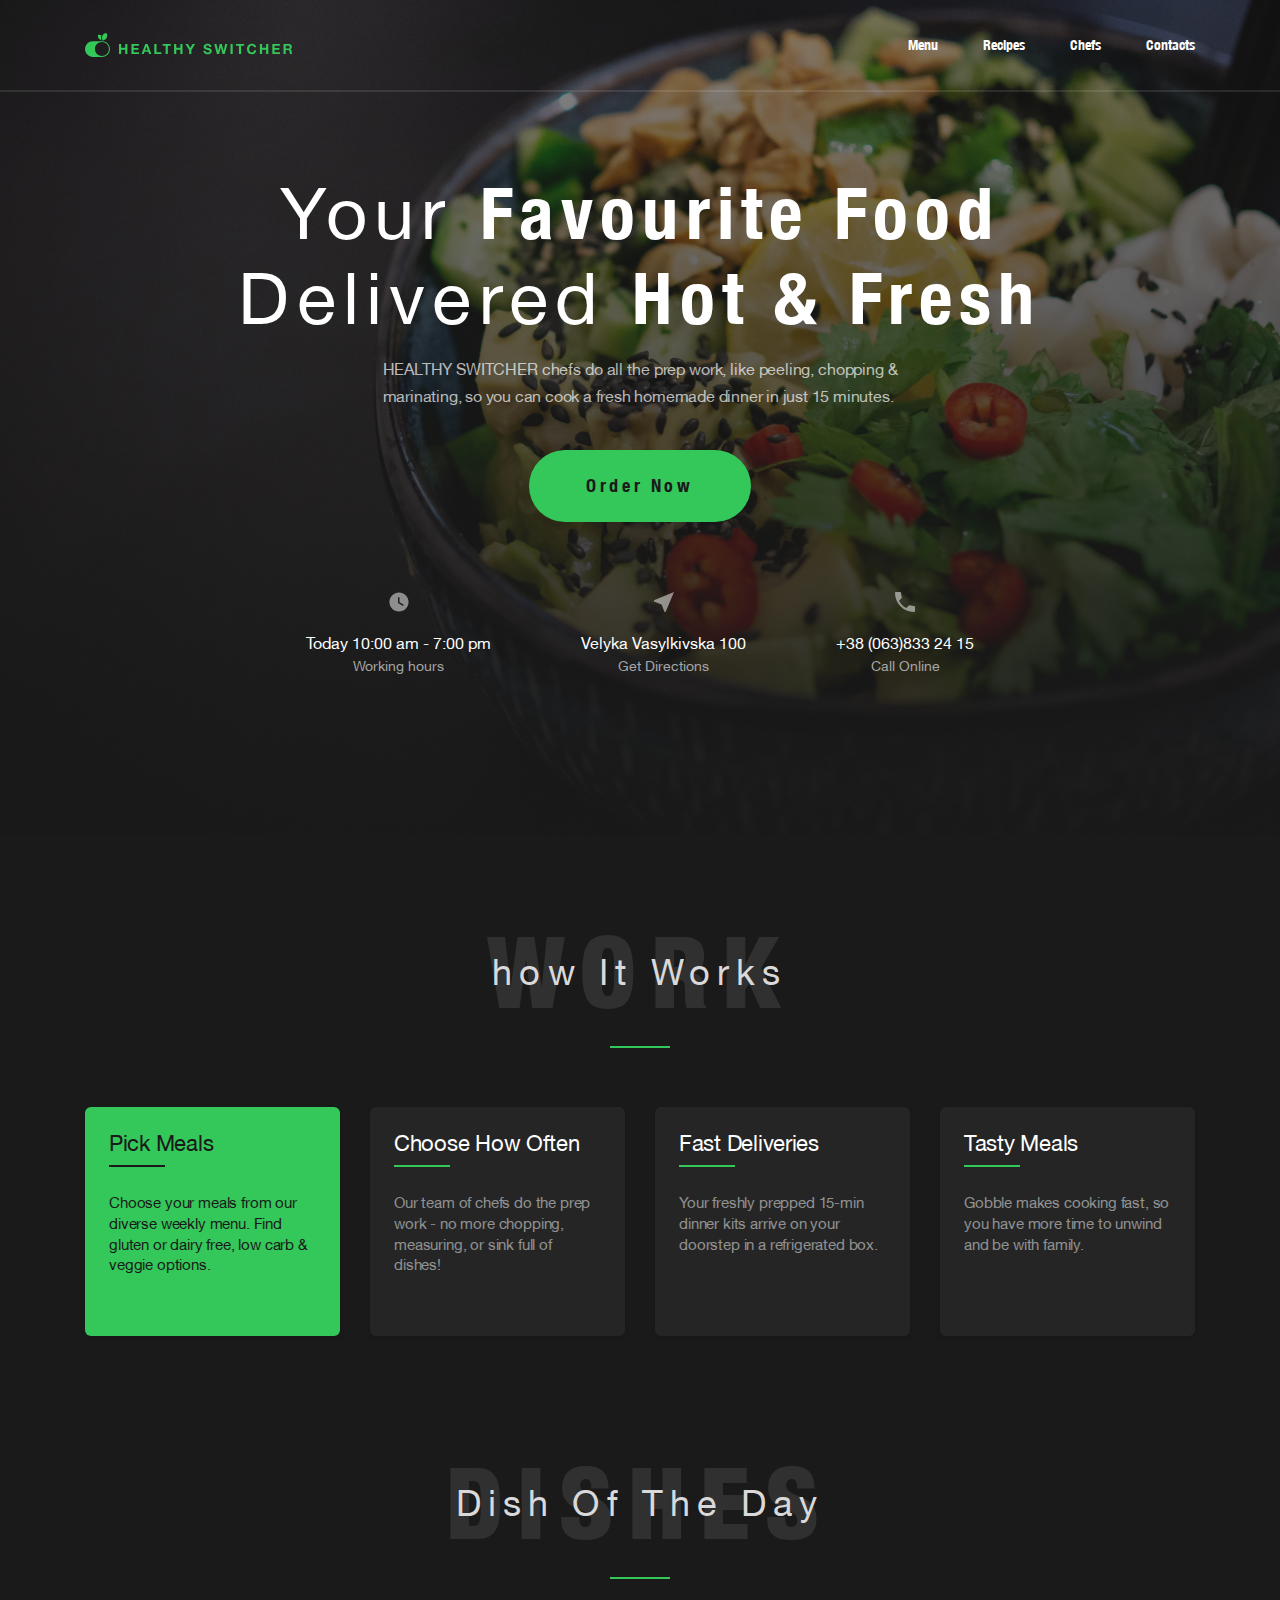
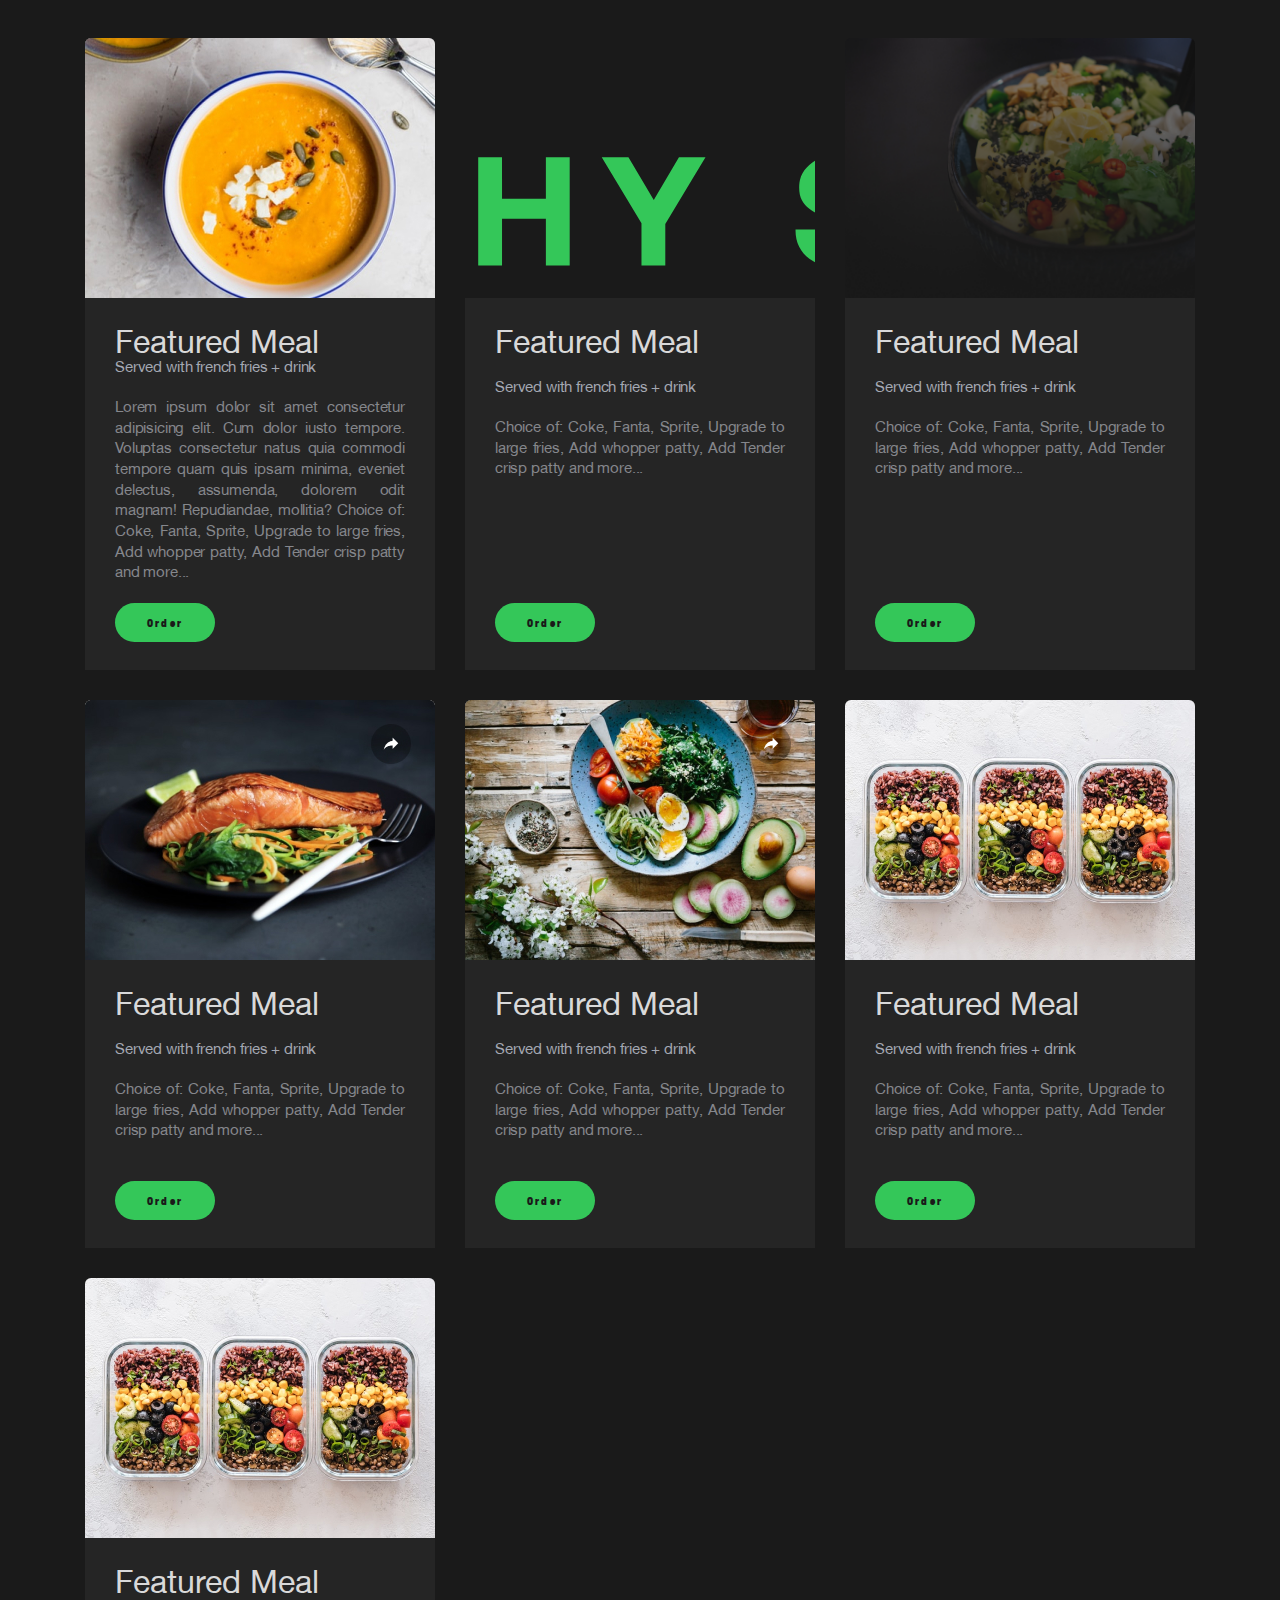
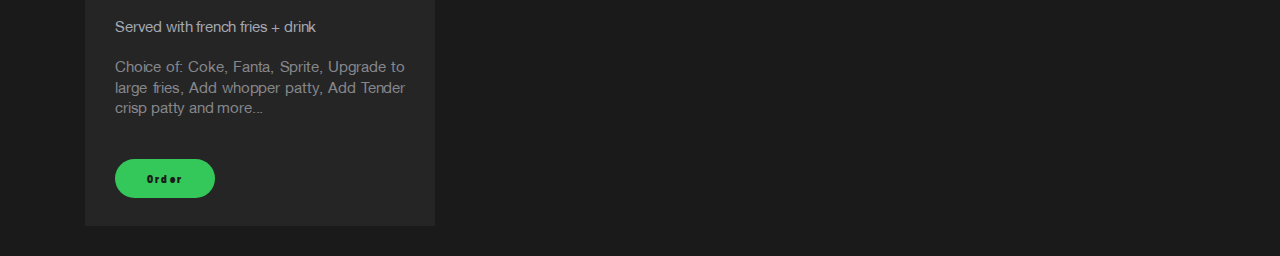
==== index.html @ 04ad3dee "Improved adaptability of blocks presentation and work" ====
<!DOCTYPE html>
<html lang="en">
<head>
   <meta charset="UTF-8">
   <meta http-equiv="X-UA-Compatible" content="IE=edge">
   <meta name="viewport" content="width=device-width, initial-scale=1.0">
   <title>HEALTHY SWITCHER</title>
   <link rel="stylesheet" href="css/style.css">
</head>
<body>
   <div class="wrapper">
      <header class="header">
         <div class="header__container">
            <a class="header__logo" href="">
               <img src="images/header/logo.svg" alt="Logo" class="logo">
            </a>
            <nav class="menu">
               <ul class="menu-items">
                  <li class="menu-item"><a href="" class="menu-link">Menu</a></li>
                  <li class="menu-item"><a href="" class="menu-link">Recipes</a></li>
                  <li class="menu-item"><a href="" class="menu-link">Chefs</a></li>
                  <li class="menu-item"><a href="" class="menu-link">Contacts</a></li>
               </ul>
            </nav>
         </div>
      </header>
      <main class="main">

         <section class="presentation">
            <div class="presentation__container">
               <div class="presentation__body">
                  <h1 class="presentation__title">Your <span>favourite food</span> delivered <span>hot & fresh</span></h1>
                  <p class="presentation__text">HEALTHY SWITCHER chefs do all the prep work, like peeling, chopping & marinating, so you can cook a fresh homemade dinner in just 15 minutes.</p>      
                  <a href="" class="presentation__button button">Order now</a>
                  <div class="contacts">
                     <div class="contacts__column">
                        <img class="contacts__icon" src="images/main/presentation/icons/01.svg" width="20px" height="20px" alt="clock">
                        <p class="contacts__value">Today 10:00 am - 7:00 pm</p>
                        <p class="contacts__text">Working hours</p>
                     </div>
                     <div class="contacts__column">
                        <img class="contacts__icon" src="images/main/presentation/icons/02.svg" width="20px" height="20px" alt="clock">
                        <p class="contacts__value">Velyka Vasylkivska 100</p>
                        <p class="contacts__text">Get Directions</p>
                     </div>
                     <div class="contacts__column">
                        <img class="contacts__icon" src="images/main/presentation/icons/03.svg" width="20px" height="20px" alt="clock">
                        <p class="contacts__value">+38 (063)833 24 15</p>
                        <p class="contacts__text">Call Online</p>
                     </div>
                  </div>   
               </div>
            </div>
         </section>

         <section class="work">
            <div class="work__container">

               <div class="double-title">
                  <h2 class="double-title__title">work</h2>
                  <h3 class="double-title__subtitle">how it works</h3>
               </div>

               <div class="work__items">
                  <div class="work__item">
                     <a href="" class="item-work item-work_green">
                        <h4 class="item-work__title">Pick meals</h4>
                        <p class="item-work__text">Choose your meals from our diverse weekly menu. Find gluten or dairy free, low carb & veggie options.</p>
                     </a>
                  </div>
                  <div class="work__item">
                     <a href="" class="item-work">
                        <h4 class="item-work__title">Choose how often</h4>
                        <p class="item-work__text">Our team of chefs do the prep work - no more chopping, measuring, or sink full of dishes!</p>
                     </a>
                  </div>
                  <div class="work__item">
                     <a href="" class="item-work">
                        <h4 class="item-work__title">Fast deliveries</h4>
                        <p class="item-work__text">Your freshly prepped 15-min dinner kits arrive on your doorstep in a refrigerated box.</p>
                     </a>
                  </div>
                  <div class="work__item">
                     <a href="" class="item-work">
                        <h4 class="item-work__title">Tasty meals</h4>
                        <p class="item-work__text">Gobble makes cooking fast, so you have more time to unwind and be with family.</p>
                     </a>
                  </div>               
               </div>
               
            </div>
         </section>

         <section class="dishes">
            <div class="dishes__container">
               <div class="double-title">
                  <h2 class="double-title__title">Dishes</h2>
                  <h3 class="double-title__subtitle">Dish of the day</h3>
               </div>

               <div class="dishes__cards">

                  <div class="dishes__card">
                     <div class="card-dishes">
                        <a href="" class="card-dishes__image-box">
                           <img src="images/main/dishes/01.jpg" alt="soup" class="card-dishes__img">
                        </a>

                        <div class="card-dishes__body">
                           <div class="card-dishes__titles">
                              <a class="card-dishes__title" href="">Featured Meal</a>
                              <p class="card-dishes__subtitle">Served with french fries + drink</p>   
                           </div>
                           <p class="card-dishes__text">Lorem ipsum dolor sit amet consectetur adipisicing elit. Cum dolor iusto tempore. Voluptas consectetur natus quia commodi tempore quam quis ipsam minima, eveniet delectus, assumenda, dolorem odit magnam! Repudiandae, mollitia? Choice of: Coke, Fanta, Sprite, Upgrade to large fries, Add whopper patty, Add Tender crisp patty and more...</p>
                           <div class="rating">
                              <!-- <div class="rating__stars"></div> -->
                              <a href="" class="rating__button button-order">Order</a>
                           </div>
                        </div>
                     </div>
                  </div>
                  <div class="dishes__card">
                     <div class="card-dishes">
                        <a href="" class="card-dishes__image-box">
                           <img src="images/header/logo.svg" alt="soup" class="card-dishes__img">
                        </a>

                        <div class="card-dishes__body">
                           <a class="card-dishes__title" href="">Featured Meal</a>
                           <p class="card-dishes__subtitle">Served with french fries + drink</p>
                           <p class="card-dishes__text">Choice of: Coke, Fanta, Sprite, Upgrade to large fries, Add whopper patty, Add Tender crisp patty and more...</p>
                           <div class="rating">
                              <div class="rating__stars"></div>
                              <a href="" class="rating__button button-order">Order</a>
                           </div>
                        </div>
                     </div>
                  </div>
                  <div class="dishes__card">
                     <div class="card-dishes">
                        <a href="" class="card-dishes__image-box">
                           <img src="images/main/presentation/bg.jpg" alt="soup" class="card-dishes__img">
                        </a>

                        <div class="card-dishes__body">
                           <a class="card-dishes__title" href="">Featured Meal</a>
                           <p class="card-dishes__subtitle">Served with french fries + drink</p>
                           <p class="card-dishes__text">Choice of: Coke, Fanta, Sprite, Upgrade to large fries, Add whopper patty, Add Tender crisp patty and more...</p>
                           <div class="rating">
                              <div class="rating__stars"></div>
                              <a href="" class="rating__button button-order">Order</a>
                           </div>
                        </div>
                     </div>
                  </div>
                  <div class="dishes__card">
                     <div class="card-dishes">
                        <a href="" class="card-dishes__image-box">
                           <img src="images/main/dishes/04.jpg" alt="soup" class="card-dishes__img">
                        </a>

                        <div class="card-dishes__body">
                           <a class="card-dishes__title" href="">Featured Meal</a>
                           <p class="card-dishes__subtitle">Served with french fries + drink</p>
                           <p class="card-dishes__text">Choice of: Coke, Fanta, Sprite, Upgrade to large fries, Add whopper patty, Add Tender crisp patty and more...</p>
                           <div class="rating">
                              <div class="rating__stars"></div>
                              <a href="" class="rating__button button-order">Order</a>
                           </div>
                        </div>
                     </div>
                  </div>
                  <div class="dishes__card">
                     <div class="card-dishes">
                        <a href="" class="card-dishes__image-box">
                           <img src="images/main/dishes/05.jpg" alt="soup" class="card-dishes__img">
                        </a>

                        <div class="card-dishes__body">
                           <a class="card-dishes__title" href="">Featured Meal</a>
                           <p class="card-dishes__subtitle">Served with french fries + drink</p>
                           <p class="card-dishes__text">Choice of: Coke, Fanta, Sprite, Upgrade to large fries, Add whopper patty, Add Tender crisp patty and more...</p>
                           <div class="rating">
                              <div class="rating__stars"></div>
                              <a href="" class="rating__button button-order">Order</a>
                           </div>
                        </div>
                     </div>
                  </div>
                  <div class="dishes__card">
                     <div class="card-dishes">
                        <a href="" class="card-dishes__image-box">
                           <img src="images/main/dishes/06.jpg" alt="soup" class="card-dishes__img">
                        </a>

                        <div class="card-dishes__body">
                           <a class="card-dishes__title" href="">Featured Meal</a>
                           <p class="card-dishes__subtitle">Served with french fries + drink</p>
                           <p class="card-dishes__text">Choice of: Coke, Fanta, Sprite, Upgrade to large fries, Add whopper patty, Add Tender crisp patty and more...</p>
                           <div class="rating">
                              <div class="rating__stars"></div>
                              <a href="" class="rating__button button-order">Order</a>
                           </div>
                        </div>
                     </div>
                  </div>
                  <div class="dishes__card">
                     <div class="card-dishes">
                        <a href="" class="card-dishes__image-box">
                           <img src="images/main/dishes/06.jpg" alt="soup" class="card-dishes__img">
                        </a>

                        <div class="card-dishes__body">
                           <a class="card-dishes__title" href="">Featured Meal</a>
                           <p class="card-dishes__subtitle">Served with french fries + drink</p>
                           <p class="card-dishes__text">Choice of: Coke, Fanta, Sprite, Upgrade to large fries, Add whopper patty, Add Tender crisp patty and more...</p>
                           <div class="rating">
                              <div class="rating__stars"></div>
                              <a href="" class="rating__button button-order">Order</a>
                           </div>
                        </div>
                     </div>
                  </div>
               
               </div>

            </div>
         </section>
      </main>
   </div>
</body>
</html>
---- css/style.css ----
@charset "UTF-8";
/* 
&display=swap
&display=swap&subset=cyrillic-ext    -  если нужна кирилца
 */
@import url("https://fonts.googleapis.com/css?family=Roboto:regular,700&display=swap");
@font-face {
  font-family: "Helvetica Neue";
  src: url("../fonts/HelveticaNeueBoldCondensed.woff2") format("woff2"), url("../fonts/HelveticaNeueBoldCondensed.woff") format("woff");
  font-weight: 700;
  font-style: normal;
  font-display: swap;
}
@font-face {
  font-family: "Helvetica Neue";
  src: url("../fonts/HelveticaNeue-Roman.woff2") format("woff2"), url("../fonts/HelveticaNeue-Roman.woff") format("woff");
  font-weight: 400;
  font-style: normal;
  font-display: swap;
}
@font-face {
  font-family: "Helvetica Neue";
  src: url("../fonts/HelveticaNeueBlackCondensed.woff2") format("woff2"), url("../fonts/HelveticaNeueBlackCondensed.woff") format("woff");
  font-weight: 900;
  font-style: normal;
  font-display: swap;
}
/* ====================== Обнуление ====================================== */
*,
*::before,
*::after {
  margin: 0;
  padding: 0;
  border: 0;
  box-sizing: border-box;
}

a,
a:visited {
  text-decoration: none;
}

a:hover {
  text-decoration: none;
}

h1, h2, h3, h4, h5, h6 {
  font-size: inherit;
  font-weight: inherit;
}

li {
  list-style: none;
}

img {
  vertical-align: top;
}

html,
body {
  height: 100%;
}

html {
  font-size: inherit;
}

body {
  font-family: "Helvetica Neue", "Roboto", sans-serif; /*Меняем на тот что в макете*/
  font-weight: 400;
  font-size: 16px;
  background: #1A1A1A;
  color: #A6A6A6;
}

.wrapper {
  overflow: hidden;
  min-height: 100%; /*чтоб wrapper всегда занимал все высоту*/
}

[class*=__container] {
  max-width: 1140px; /*Добавили 1110рх + 30рх (включая padding 15px и 15рх)*/
  margin: 0 auto;
  padding: 0 15px;
}

.button {
  display: inline-block;
  background: #34C759;
  border-radius: 43px;
  font-weight: 700;
  font-size: 18px;
  line-height: 1.22;
  letter-spacing: 0.2em;
  color: #1A1A1A;
  text-transform: capitalize;
  padding: 25px 57px;
  transition: 0.3s ease;
}
.button:hover {
  background-color: #ffffff;
}
@media (max-width: 767.98px) {
  .button {
    font-size: 12px;
    line-height: 1;
    padding: 20px 37px;
  }
}

.button-order,
.button-order_gray {
  display: inline-block;
  background: #34C759;
  color: #1A1A1A;
  font-size: 11px;
  font-weight: 900;
  line-height: 1;
  letter-spacing: 0.2em;
  text-transform: capitalize;
  padding: 14px 32px;
  border-radius: 30px;
  transition: 0.3s ease;
}

.button-order_gray {
  background: #252525;
  color: rgba(255, 255, 255, 0.5);
}

.work,
.dishes {
  padding: 61px 0 30px 0;
}
@media (max-width: 1139.98px) {
  .work,
.dishes {
    padding: 30px 0 30px 0;
  }
}

/*========================= Header ========================================================================*/
.header {
  padding: 33px 0;
  border-bottom: 2px solid rgba(255, 255, 255, 0.1);
  position: absolute;
  top: 0;
  left: 0;
  width: 100%;
}
@media (max-width: 399px) {
  .header {
    padding: 20px 0;
  }
}
.header__container {
  display: flex;
  flex-wrap: wrap;
  gap: 30px;
  justify-content: space-between;
}
@media (max-width: 399px) {
  .header__container {
    flex-direction: column;
    align-items: center;
  }
}
.header__logo {
  align-self: center;
}

.menu {
  display: flex;
  align-items: center;
}

.menu-items {
  display: flex;
  -moz-column-gap: 45px;
       column-gap: 45px;
}
@media (max-width: 767.98px) {
  .menu-items {
    flex-direction: column;
    row-gap: 20px;
  }
}

.menu-item {
  font-weight: 700;
  font-size: 14px;
}

.menu-link {
  color: #ffffff;
  transition: 0.3s ease;
}
.menu-link:hover {
  color: #34C759;
}

.presentation {
  padding: 170px 0 161px 0;
  background: url(../images/main/presentation/bg.jpg) no-repeat;
  background-size: cover;
  background-position: center;
}
@media (max-width: 1139.98px) {
  .presentation {
    padding: 150px 0 100px 0;
  }
}
@media (max-width: 767.98px) {
  .presentation {
    padding: 250px 0 50px 0;
  }
}
@media (max-width: 399.98px) {
  .presentation {
    padding: 240px 0 30px 0;
  }
}
.presentation__body {
  display: flex;
  flex-direction: column;
  align-items: center;
}
.presentation__body *:last-child {
  margin-bottom: 0px;
}
@media (max-width: 767.98px) {
  .presentation__body > *:not(:last-child) {
    margin-bottom: 30px;
  }
}
@media (max-width: 499.98px) {
  .presentation__body > *:not(:last-child) {
    margin-bottom: 30px;
  }
}
.presentation__title {
  text-align: center;
  font-weight: 400;
  font-size: 72px;
  line-height: 1.1666;
  letter-spacing: 0.1em;
  text-transform: capitalize;
  color: #FFFFFF;
  margin-bottom: 16px;
}
.presentation__title span {
  font-weight: 700;
}
@media (max-width: 1140px) {
  .presentation__title {
    max-width: 915px;
    font-size: 60px;
  }
}
@media (max-width: 767.98px) {
  .presentation__title {
    max-width: 600px;
    font-size: 45px;
  }
}
@media (max-width: 399.98px) {
  .presentation__title {
    max-width: 400px;
    font-size: 25px;
  }
}
.presentation__text {
  max-width: 595px;
  font-weight: 400;
  font-size: 16px;
  line-height: 1.7;
  letter-spacing: -0.2px;
  color: rgba(255, 255, 255, 0.7);
  text-align: justify;
  margin-bottom: 40px;
  padding: 0 40px;
}
@media (max-width: 767.98px) {
  .presentation__text {
    max-width: 400px;
    font-size: 15px;
    color: #A6A6A6;
    padding: 0 0px;
  }
}
@media (max-width: 399.98px) {
  .presentation__text {
    line-height: 1.5;
  }
}
.presentation__button {
  margin-bottom: 70px;
}

.contacts {
  max-width: 915px;
  display: flex;
  flex-wrap: wrap;
  margin: 0 -90px;
}
@media (max-width: 767.98px) {
  .contacts {
    margin: 0 -40px;
  }
}
@media (max-width: 599.98px) {
  .contacts {
    flex-direction: column;
    row-gap: 30px;
  }
}
.contacts__column {
  padding: 0 45px;
  display: flex;
  flex-direction: column;
  align-items: center;
}
@media (max-width: 767.98px) {
  .contacts__column {
    padding: 0 20px;
  }
}
.contacts__icon {
  margin-bottom: 16px;
}
@media (max-width: 599.98px) {
  .contacts__icon {
    margin-bottom: 3px;
  }
}
.contacts__value {
  line-height: 1.875;
  color: #FFFFFF;
}
.contacts__text {
  font-size: 14px;
  color: #A6A6A6;
}

.double-title {
  position: relative;
  display: flex;
  flex-direction: column;
  align-items: center;
  justify-content: center;
  margin-bottom: 59px;
}
.double-title::after {
  content: "";
  display: inline-block;
  width: 60px;
  height: 2px;
  background-color: #34C759;
}
@media (max-width: 767.98px) {
  .double-title::after {
    height: 0.8px;
  }
}
@media (max-width: 767.98px) {
  .double-title {
    margin-bottom: 40px;
  }
}
@media (max-width: 320px) {
  .double-title {
    margin-bottom: 30px;
  }
}
.double-title__title {
  font-weight: 900;
  font-size: 100px;
  line-height: 150%;
  letter-spacing: 0.15em;
  color: #303030;
  text-transform: uppercase;
  text-align: center;
}
@media (max-width: 767.98px) {
  .double-title__title {
    font-size: 70px;
  }
}
@media (max-width: 320px) {
  .double-title__title {
    font-size: 60px;
  }
}
.double-title__subtitle {
  font-size: 36px;
  letter-spacing: 0.2em;
  text-transform: capitalize;
  color: #D9D9D9;
  position: absolute;
}
@media (max-width: 767.98px) {
  .double-title__subtitle {
    font-size: 25px;
  }
}
@media (max-width: 320px) {
  .double-title__subtitle {
    font-size: 22px;
  }
}

.work__items {
  display: flex;
  flex-wrap: wrap;
  row-gap: 30px;
  margin: 0 -15px;
}
@media (max-width: 767.98px) {
  .work__items {
    row-gap: 20px;
  }
}
.work__item {
  flex: 1 1 25%;
  padding: 0 15px;
}
@media (min-width: 1140px) {
  .work__item {
    max-width: 25%;
  }
}
@media (max-width: 767.98px) {
  .work__item {
    padding: 0 10px;
  }
}

.item-work {
  display: block;
  height: 100%;
  padding: 24px 24px 60px;
  background: #252525;
  color: rgba(255, 255, 255, 0.5);
  box-shadow: 0px 2px 5px rgba(0, 0, 0, 0.1);
  border-radius: 6px;
  min-width: 255px;
}
.item-work *:not(:last-child) {
  margin-bottom: 36px;
}
@media (max-width: 767.98px) {
  .item-work {
    padding: 14px 14px 30px;
  }
  .item-work *:not(:last-child) {
    margin-bottom: 25px;
  }
}
.item-work:hover {
  background: #34C759;
  color: #191919;
}
.item-work:hover .item-work__title {
  color: #191919;
}
.item-work:hover .item-work__title::after {
  background-color: #191919;
}
.item-work_green {
  background: #34C759;
  color: #191919;
}
.item-work_green .item-work__title {
  color: #191919;
}
.item-work_green .item-work__title::after {
  background-color: #191919;
}
.item-work__title {
  min-width: 140px;
  font-weight: 400;
  font-size: 22px;
  line-height: 1.18;
  letter-spacing: -0.275px;
  text-transform: capitalize;
  color: #FFFFFF;
  position: relative;
}
@media (max-width: 320px) {
  .item-work__title {
    font-size: 18px;
  }
}
.item-work__title::after {
  content: "";
  display: inline-block;
  width: 56px;
  height: 2px;
  background-color: #34C759;
  position: absolute;
  bottom: -10px;
  left: 0;
}
@media (max-width: 767.98px) {
  .item-work__title::after {
    height: 0.8px;
  }
}
.item-work__title_green {
  color: #191919;
}
.item-work__title_green::after {
  background-color: #191919;
}
.item-work__text {
  font-weight: 400;
  font-size: 15px;
  line-height: 1.38;
  letter-spacing: -0.1625px;
}
@media (max-width: 320px) {
  .item-work__text {
    font-size: 13px;
  }
}

.dishes__cards {
  display: flex;
  flex-wrap: wrap;
  row-gap: 30px;
  margin: 0 -15px;
}
.dishes__card {
  flex: 0 1 33.333%;
  padding: 0 15px;
}

.card-dishes {
  display: flex;
  flex-direction: column;
  border-radius: 6px;
  height: 100%;
}
.card-dishes__image-box {
  position: relative;
  padding: 0 0 74.285% 0;
}
.card-dishes__img {
  position: absolute;
  width: 100%;
  height: 100%;
  top: 0;
  left: 0;
  -o-object-fit: cover;
     object-fit: cover;
  border-radius: 6px 6px 0 0;
}
.card-dishes__body {
  background: #252525;
  padding: 29px 30px 28px;
  height: 100%;
  display: flex;
  flex-direction: column;
}
.card-dishes__body *:not(:last-child) {
  margin-bottom: 20px;
}
.card-dishes__title {
  font-size: 32px;
  line-height: 30px;
  color: #D9D9D9;
}
.card-dishes__subtitle {
  font-size: 15px;
  line-height: 1.33;
  letter-spacing: -0.15px;
  color: #A4A8B2;
}
.card-dishes__text {
  color: #85878C;
  font-size: 15px;
  line-height: 1.38;
  letter-spacing: -0.1625px;
  text-align: justify;
  flex: 1 1 auto;
}/*# sourceMappingURL=style.css.map */
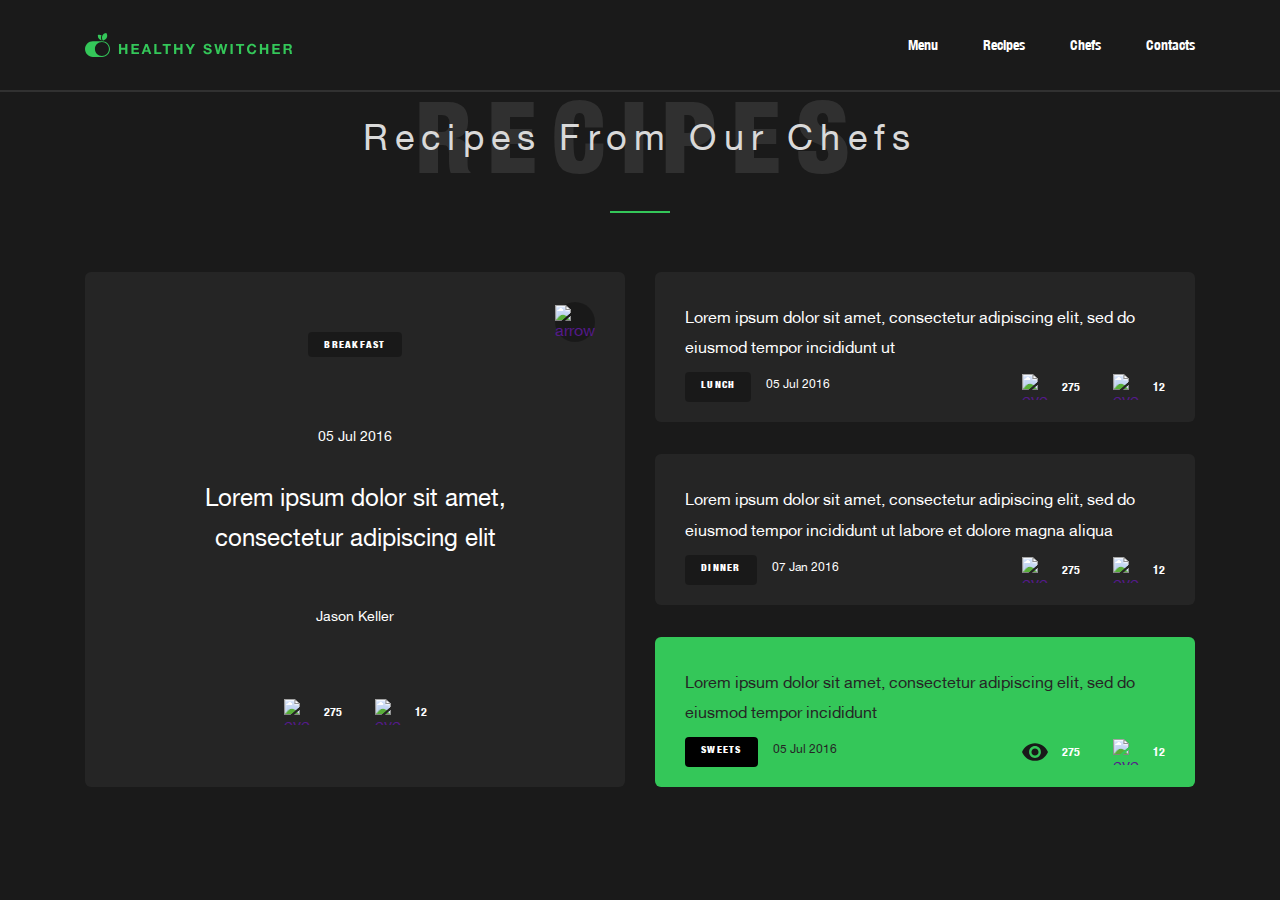
==== commit 9a6ae9c4: "Before adapting column__triple." ====
--- a/index.html
+++ b/index.html
@@ -97,133 +97,238 @@
                   <h2 class="double-title__title">Dishes</h2>
                   <h3 class="double-title__subtitle">Dish of the day</h3>
                </div>
-
                <div class="dishes__cards">
-
-                  <div class="dishes__card">
-                     <div class="card-dishes">
-                        <a href="" class="card-dishes__image-box">
-                           <img src="images/main/dishes/01.jpg" alt="soup" class="card-dishes__img">
-                        </a>
-
-                        <div class="card-dishes__body">
-                           <div class="card-dishes__titles">
-                              <a class="card-dishes__title" href="">Featured Meal</a>
-                              <p class="card-dishes__subtitle">Served with french fries + drink</p>   
-                           </div>
-                           <p class="card-dishes__text">Lorem ipsum dolor sit amet consectetur adipisicing elit. Cum dolor iusto tempore. Voluptas consectetur natus quia commodi tempore quam quis ipsam minima, eveniet delectus, assumenda, dolorem odit magnam! Repudiandae, mollitia? Choice of: Coke, Fanta, Sprite, Upgrade to large fries, Add whopper patty, Add Tender crisp patty and more...</p>
-                           <div class="rating">
-                              <!-- <div class="rating__stars"></div> -->
-                              <a href="" class="rating__button button-order">Order</a>
-                           </div>
-                        </div>
-                     </div>
-                  </div>
-                  <div class="dishes__card">
-                     <div class="card-dishes">
-                        <a href="" class="card-dishes__image-box">
-                           <img src="images/header/logo.svg" alt="soup" class="card-dishes__img">
-                        </a>
-
-                        <div class="card-dishes__body">
-                           <a class="card-dishes__title" href="">Featured Meal</a>
-                           <p class="card-dishes__subtitle">Served with french fries + drink</p>
-                           <p class="card-dishes__text">Choice of: Coke, Fanta, Sprite, Upgrade to large fries, Add whopper patty, Add Tender crisp patty and more...</p>
-                           <div class="rating">
-                              <div class="rating__stars"></div>
-                              <a href="" class="rating__button button-order">Order</a>
-                           </div>
-                        </div>
-                     </div>
-                  </div>
-                  <div class="dishes__card">
-                     <div class="card-dishes">
-                        <a href="" class="card-dishes__image-box">
-                           <img src="images/main/presentation/bg.jpg" alt="soup" class="card-dishes__img">
-                        </a>
-
-                        <div class="card-dishes__body">
-                           <a class="card-dishes__title" href="">Featured Meal</a>
-                           <p class="card-dishes__subtitle">Served with french fries + drink</p>
-                           <p class="card-dishes__text">Choice of: Coke, Fanta, Sprite, Upgrade to large fries, Add whopper patty, Add Tender crisp patty and more...</p>
-                           <div class="rating">
-                              <div class="rating__stars"></div>
-                              <a href="" class="rating__button button-order">Order</a>
-                           </div>
-                        </div>
-                     </div>
-                  </div>
-                  <div class="dishes__card">
-                     <div class="card-dishes">
-                        <a href="" class="card-dishes__image-box">
-                           <img src="images/main/dishes/04.jpg" alt="soup" class="card-dishes__img">
-                        </a>
-
-                        <div class="card-dishes__body">
-                           <a class="card-dishes__title" href="">Featured Meal</a>
-                           <p class="card-dishes__subtitle">Served with french fries + drink</p>
-                           <p class="card-dishes__text">Choice of: Coke, Fanta, Sprite, Upgrade to large fries, Add whopper patty, Add Tender crisp patty and more...</p>
-                           <div class="rating">
-                              <div class="rating__stars"></div>
-                              <a href="" class="rating__button button-order">Order</a>
-                           </div>
-                        </div>
-                     </div>
-                  </div>
-                  <div class="dishes__card">
-                     <div class="card-dishes">
-                        <a href="" class="card-dishes__image-box">
-                           <img src="images/main/dishes/05.jpg" alt="soup" class="card-dishes__img">
-                        </a>
-
-                        <div class="card-dishes__body">
-                           <a class="card-dishes__title" href="">Featured Meal</a>
-                           <p class="card-dishes__subtitle">Served with french fries + drink</p>
-                           <p class="card-dishes__text">Choice of: Coke, Fanta, Sprite, Upgrade to large fries, Add whopper patty, Add Tender crisp patty and more...</p>
-                           <div class="rating">
-                              <div class="rating__stars"></div>
-                              <a href="" class="rating__button button-order">Order</a>
-                           </div>
-                        </div>
-                     </div>
-                  </div>
-                  <div class="dishes__card">
-                     <div class="card-dishes">
-                        <a href="" class="card-dishes__image-box">
-                           <img src="images/main/dishes/06.jpg" alt="soup" class="card-dishes__img">
-                        </a>
-
-                        <div class="card-dishes__body">
-                           <a class="card-dishes__title" href="">Featured Meal</a>
-                           <p class="card-dishes__subtitle">Served with french fries + drink</p>
-                           <p class="card-dishes__text">Choice of: Coke, Fanta, Sprite, Upgrade to large fries, Add whopper patty, Add Tender crisp patty and more...</p>
-                           <div class="rating">
-                              <div class="rating__stars"></div>
-                              <a href="" class="rating__button button-order">Order</a>
-                           </div>
-                        </div>
-                     </div>
-                  </div>
-                  <div class="dishes__card">
-                     <div class="card-dishes">
-                        <a href="" class="card-dishes__image-box">
-                           <img src="images/main/dishes/06.jpg" alt="soup" class="card-dishes__img">
-                        </a>
-
-                        <div class="card-dishes__body">
-                           <a class="card-dishes__title" href="">Featured Meal</a>
-                           <p class="card-dishes__subtitle">Served with french fries + drink</p>
-                           <p class="card-dishes__text">Choice of: Coke, Fanta, Sprite, Upgrade to large fries, Add whopper patty, Add Tender crisp patty and more...</p>
-                           <div class="rating">
-                              <div class="rating__stars"></div>
-                              <a href="" class="rating__button button-order">Order</a>
-                           </div>
-                        </div>
-                     </div>
-                  </div>
+                  <div class="dishes__card">
+                     <div class="card-dishes">
+                        <a href="" class="card-dishes__image-box">
+                           <img src="images/main/dishes/01.jpg" alt="Meal" class="card-dishes__img">
+                        </a>
+
+                        <div class="card-dishes__body">
+                           <div class="card-dishes__titles">
+                              <a class="card-dishes__title" href="">Featured Meal</a>
+                              <p class="card-dishes__subtitle">Served with french fries + drink</p>   
+                           </div>
+                           <p class="card-dishes__text">Lorem ipsum dolor sit amet consectetur adipisicing elit. Cum dolor iusto tempore. Voluptas consectetur natus quia commodi tempore quam quis ipsam minima, eveniet delectus, assumenda, dolorem odit magnam! Repudiandae, mollitia? Choice of: Coke, Fanta, Sprite, Upgrade to large fries, Add whopper patty, Add Tender crisp patty and more...</p>
+                           <div class="rating">
+                              <!-- <div class="rating__stars"></div> -->
+                              <a href="" class="rating__button button-order">Order</a>
+                           </div>
+                        </div>
+                     </div>
+                  </div>               
+                  <div class="dishes__card">
+                     <div class="card-dishes">
+                        <a href="" class="card-dishes__image-box">
+                           <img src="images/main/dishes/02.jpg" alt="Meal" class="card-dishes__img">
+                        </a>
+
+                        <div class="card-dishes__body">
+                           <div class="card-dishes__titles">
+                              <a class="card-dishes__title" href="">Featured Meal</a>
+                              <p class="card-dishes__subtitle">Served with french fries + drink</p>   
+                           </div>
+                           <p class="card-dishes__text">Lorem ipsum dolor sit amet consectetur adipisicing elit. Cum dolor iusto tempore. Voluptas consectetur natus quia commodi tempore quam quis ipsam minima, eveniet delectus, assumenda, dolorem odit magnam! Repudiandae, mollitia? Choice of: Coke, Fanta, Sprite, Upgrade to large fries, Add whopper patty, Add Tender crisp patty and more...</p>
+                           <div class="rating">
+                              <!-- <div class="rating__stars"></div> -->
+                              <a href="" class="rating__button button-order">Order</a>
+                           </div>
+                        </div>
+                     </div>
+                  </div>               
+                  <div class="dishes__card">
+                     <div class="card-dishes">
+                        <a href="" class="card-dishes__image-box">
+                           <img src="images/main/dishes/03.jpg" alt="Meal" class="card-dishes__img">
+                        </a>
+
+                        <div class="card-dishes__body">
+                           <div class="card-dishes__titles">
+                              <a class="card-dishes__title" href="">Featured Meal</a>
+                              <p class="card-dishes__subtitle">Served with french fries + drink</p>   
+                           </div>
+                           <p class="card-dishes__text">Lorem ipsum dolor sit amet consectetur adipisicing elit. Cum dolor iusto tempore. Voluptas consectetur natus quia commodi tempore quam quis ipsam minima, eveniet delectus, assumenda, dolorem odit magnam! Repudiandae, mollitia? Choice of: Coke, Fanta, Sprite, Upgrade to large fries, Add whopper patty, Add Tender crisp patty and more...</p>
+                           <div class="rating">
+                              <!-- <div class="rating__stars"></div> -->
+                              <a href="" class="rating__button button-order">Order</a>
+                           </div>
+                        </div>
+                     </div>
+                  </div>               
+                  <div class="dishes__card">
+                     <div class="card-dishes">
+                        <a href="" class="card-dishes__image-box">
+                           <img src="images/main/dishes/04.jpg" alt="Meal" class="card-dishes__img">
+                        </a>
+
+                        <div class="card-dishes__body">
+                           <div class="card-dishes__titles">
+                              <a class="card-dishes__title" href="">Featured Meal</a>
+                              <p class="card-dishes__subtitle">Served with french fries + drink</p>   
+                           </div>
+                           <p class="card-dishes__text">Lorem ipsum dolor sit amet consectetur adipisicing elit. Cum dolor iusto tempore. Voluptas consectetur natus quia commodi tempore quam quis ipsam minima, eveniet delectus, assumenda, dolorem odit magnam! Repudiandae, mollitia? Choice of: Coke, Fanta, Sprite, Upgrade to large fries, Add whopper patty, Add Tender crisp patty and more...</p>
+                           <div class="rating">
+                              <!-- <div class="rating__stars"></div> -->
+                              <a href="" class="rating__button button-order">Order</a>
+                           </div>
+                        </div>
+                     </div>
+                  </div>               
+                  <div class="dishes__card">
+                     <div class="card-dishes">
+                        <a href="" class="card-dishes__image-box">
+                           <img src="images/main/dishes/05.jpg" alt="Meal" class="card-dishes__img">
+                        </a>
+
+                        <div class="card-dishes__body">
+                           <div class="card-dishes__titles">
+                              <a class="card-dishes__title" href="">Featured Meal</a>
+                              <p class="card-dishes__subtitle">Served with french fries + drink</p>   
+                           </div>
+                           <p class="card-dishes__text">Lorem ipsum dolor sit amet consectetur adipisicing elit. Cum dolor iusto tempore. Voluptas consectetur natus quia commodi tempore quam quis ipsam minima, eveniet delectus, assumenda, dolorem odit magnam! Repudiandae, mollitia? Choice of: Coke, Fanta, Sprite, Upgrade to large fries, Add whopper patty, Add Tender crisp patty and more...</p>
+                           <div class="rating">
+                              <!-- <div class="rating__stars"></div> -->
+                              <a href="" class="rating__button button-order">Order</a>
+                           </div>
+                        </div>
+                     </div>
+                  </div>               
+                  <div class="dishes__card">
+                     <div class="card-dishes">
+                        <a href="" class="card-dishes__image-box">
+                           <img src="images/main/dishes/06.jpg" alt="Meal" class="card-dishes__img">
+                        </a>
+
+                        <div class="card-dishes__body">
+                           <div class="card-dishes__titles">
+                              <a class="card-dishes__title" href="">Featured Meal</a>
+                              <p class="card-dishes__subtitle">Served with french fries + drink</p>   
+                           </div>
+                           <p class="card-dishes__text">Lorem ipsum dolor sit amet consectetur adipisicing elit. Cum dolor iusto tempore. Voluptas consectetur natus quia commodi tempore quam quis ipsam minima, eveniet delectus, assumenda, dolorem odit magnam! Repudiandae, mollitia? Choice of: Coke, Fanta, Sprite, Upgrade to large fries, Add whopper patty, Add Tender crisp patty and more...</p>
+                           <div class="rating">
+                              <!-- <div class="rating__stars"></div> -->
+                              <a href="" class="rating__button button-order">Order</a>
+                           </div>
+                        </div>
+                     </div>
+                  </div>               
+               </div>
+            </div>
+         </section>
+
+         <section class="recipes">
+            <div class="recipes__container">
+               <div class="double-title">
+                  <h2 class="double-title__title">Recipes</h2>
+                  <h3 class="double-title__subtitle">Recipes From Our Chefs</h3>
+               </div>
+               <div class="recipes__content">
+
+                  <div class="recipes__column">
+                     <div class="column-big">
+                        <a href="" class="column-big__arrow"><img src="images/main/recipes/icons/arrow.svg" alt="arrow" class="column-big__link-arrow"></a>
+                        <div class="column-big__breakfast meal">
+                           <div class="meal__label">
+                              <p class="meal__name">breakfast</p>
+                              <p class="meal__data">05 Jul 2016</p>
+                           </div>
+
+                           <a href="" class="meal__block-text">
+                              <p class="meal__text">Lorem ipsum dolor sit amet, consectetur adipiscing elit</p>
+                              <p class="meal__author">Jason Keller</p>
+                           </a>
+
+                           <div class="views">
+                              <a href="" class="views__link">
+                                 <img class="views__image" src="images/main/recipes/icons/eye.svg" alt="eye" width="26px" height="26px">
+                                 <span class="views__prop">275</span>
+                              </a>
+                              <a href="" class="views__link">
+                                 <img class="views__comments" src="images/main/recipes/icons/comments.svg" alt="eye" width="26px" height="26px">
+                                 <span class="views__prop">12</span>
+                              </a>
+                           </div>
+
+                        </div>                  
+                     </div>              
+                  </div>
+
+                  <div class="recipes__column">
+                     <div class="column-triple">
+                        <div class="column-triple__lunch meal">
+
+                           <div class="meal__label">
+                              <p class="meal__name">lunch</p>
+                              <p class="meal__data">05 Jul 2016</p>
+                           </div>
+
+                           <a href="" class="meal__block-text">
+                              <p class="meal__text">Lorem ipsum dolor sit amet, consectetur adipiscing elit, sed do eiusmod tempor incididunt ut</p>
+                           </a>
+
+                           <div class="views">
+                              <a href="" class="views__link">
+                                 <img class="views__image" src="images/main/recipes/icons/eye.svg" alt="eye" width="26px" height="26px">
+                                 <span class="views__prop">275</span>
+                              </a>
+                              <a href="" class="views__link">
+                                 <img class="views__comments" src="images/main/recipes/icons/comments.svg" alt="eye" width="26px" height="26px">
+                                 <span class="views__prop">12</span>
+                              </a>
+                           </div>
+
+                        </div>
+                        <div class="column-triple__dinner meal">
+
+                           <div class="meal__label">
+                              <p class="meal__name">dinner</p>
+                              <p class="meal__data">07 Jan 2016</p>
+                           </div>
+
+                           <a href="" class="meal__block-text">
+                              <p class="meal__text">Lorem ipsum dolor sit amet, consectetur adipiscing elit, sed do eiusmod tempor incididunt ut labore et dolore magna aliqua</p>
+                           </a>
+
+                           <div class="views">
+                              <a href="" class="views__link">
+                                 <img class="views__image" src="images/main/recipes/icons/eye.svg" alt="eye" width="26px" height="26px">
+                                 <span class="views__prop">275</span>
+                              </a>
+                              <a href="" class="views__link">
+                                 <img class="views__comments" src="images/main/recipes/icons/comments.svg" alt="eye" width="26px" height="26px">
+                                 <span class="views__prop">12</span>
+                              </a>
+                           </div>
+
+                        </div>
+                        <div class="column-triple__sweets meal meal_green">
+
+                           <div class="meal__label">
+                              <p class="meal__name">sweets</p>
+                              <p class="meal__data">05 Jul 2016</p>
+                           </div>
+
+                           <a href="" class="meal__block-text">
+                              <p class="meal__text">Lorem ipsum dolor sit amet, consectetur adipiscing elit, sed do eiusmod tempor incididunt</p>
+                           </a>
+
+                           <div class="views">
+                              <a href="" class="views__link">
+                                 <img class="views__image" src="images/main/recipes/icons/eye_black.svg" alt="eye" width="26px" height="26px">
+                                 <span class="views__prop">275</span>
+                              </a>
+                              <a href="" class="views__link">
+                                 <img class="views__comments" src="images/main/recipes/icons/comments_black.svg" alt="eye" width="26px" height="26px">
+                                 <span class="views__prop">12</span>
+                              </a>
+                           </div>
+
+                        </div>
+                     </div>
+                  </div>
+                                      
+               </div>
                
-               </div>
-
             </div>
          </section>
       </main>
--- a/css/style.css
+++ b/css/style.css
@@ -130,12 +130,14 @@
 }
 
 .work,
-.dishes {
+.dishes,
+.recipes {
   padding: 61px 0 30px 0;
 }
 @media (max-width: 1139.98px) {
   .work,
-.dishes {
+.dishes,
+.recipes {
     padding: 30px 0 30px 0;
   }
 }
@@ -205,6 +207,7 @@
   background: url(../images/main/presentation/bg.jpg) no-repeat;
   background-size: cover;
   background-position: center;
+  display: none;
 }
 @media (max-width: 1139.98px) {
   .presentation {
@@ -262,6 +265,11 @@
   .presentation__title {
     max-width: 600px;
     font-size: 45px;
+  }
+}
+@media (max-width: 531.98px) {
+  .presentation__title {
+    font-size: 35px;
   }
 }
 @media (max-width: 399.98px) {
@@ -410,6 +418,9 @@
   }
 }
 
+.work {
+  display: none;
+}
 .work__items {
   display: flex;
   flex-wrap: wrap;
@@ -525,6 +536,9 @@
   }
 }
 
+.dishes {
+  display: none;
+}
 .dishes__cards {
   display: flex;
   flex-wrap: wrap;
@@ -534,6 +548,16 @@
 .dishes__card {
   flex: 0 1 33.333%;
   padding: 0 15px;
+}
+@media (max-width: 767.98px) {
+  .dishes__card {
+    flex: 0 1 50%;
+  }
+}
+@media (max-width: 500px) {
+  .dishes__card {
+    flex: 0 1 100%;
+  }
 }
 
 .card-dishes {
@@ -566,10 +590,25 @@
 .card-dishes__body *:not(:last-child) {
   margin-bottom: 20px;
 }
+@media (max-width: 530px) {
+  .card-dishes__body {
+    align-items: center;
+  }
+}
 .card-dishes__title {
   font-size: 32px;
-  line-height: 30px;
+  line-height: 0, 9375;
   color: #D9D9D9;
+}
+@media (max-width: 991.98px) {
+  .card-dishes__title {
+    font-size: 24px;
+  }
+}
+@media (max-width: 530px) {
+  .card-dishes__title {
+    font-size: 30px;
+  }
 }
 .card-dishes__subtitle {
   font-size: 15px;
@@ -584,4 +623,224 @@
   letter-spacing: -0.1625px;
   text-align: justify;
   flex: 1 1 auto;
+}
+
+.recipes__content {
+  display: flex;
+  flex-wrap: wrap;
+  margin: 0 -15px;
+}
+.recipes__column {
+  flex: 1 0 50%;
+}
+
+.column-big {
+  height: 100%;
+  margin: 0 15px;
+  position: relative;
+}
+.column-big .meal {
+  height: 100%;
+  padding: 60px 90px;
+  display: flex;
+  flex-direction: column;
+  justify-content: space-between;
+  align-items: center;
+}
+@media (max-width: 991.98px) {
+  .column-big .meal {
+    padding: 72px 30px 50px;
+  }
+}
+.column-big .meal__label {
+  display: flex;
+  flex-direction: column;
+  align-items: center;
+  row-gap: 65px;
+  margin-bottom: 25px;
+}
+@media (max-width: 991.98px) {
+  .column-big .meal__label {
+    row-gap: 10px;
+  }
+}
+.column-big .meal__block-text {
+  display: flex;
+  flex-direction: column;
+  align-items: center;
+  text-align: center;
+  row-gap: 45px;
+  margin-bottom: 65px;
+}
+@media (max-width: 991.98px) {
+  .column-big .meal__block-text {
+    row-gap: 15px;
+  }
+}
+.column-big .meal__data {
+  font-weight: 400;
+  font-size: 14px;
+  line-height: 2.14;
+}
+.column-big .meal__text {
+  font-weight: 400;
+  font-size: 24px;
+  line-height: 1.67;
+}
+.column-big__arrow {
+  position: absolute;
+  top: 30px;
+  right: 30px;
+  display: inline-block;
+  width: 40px;
+  height: 40px;
+  background: rgba(0, 0, 0, 0.3);
+  border-radius: 50%;
+  display: flex;
+  justify-content: center;
+  align-items: center;
+}
+@media (max-width: 991.98px) {
+  .column-big__arrow {
+    top: 15px;
+    right: 20px;
+  }
+}
+.column-big__breakfast {
+  background: #252525 url(../images/main/recipes/breakfast.jpg) no-repeat;
+  background-size: cover;
+  background-position: center;
+  border-radius: 6px;
+}
+
+.column-triple {
+  margin: 0 15px;
+  height: 100%;
+  display: flex;
+  flex-direction: column;
+  justify-content: space-between;
+}
+.column-triple .meal {
+  padding: 30px 30px 20px 30px;
+  display: flex;
+  flex-wrap: wrap;
+  justify-content: space-between;
+  -moz-column-gap: 10px;
+       column-gap: 10px;
+  row-gap: 10px;
+}
+@media (max-width: 991.98px) {
+  .column-triple .meal {
+    row-gap: 25px;
+    padding: 15px;
+  }
+}
+.column-triple .meal__label {
+  order: 2;
+  display: flex;
+  -moz-column-gap: 15px;
+       column-gap: 15px;
+}
+@media (max-width: 991.98px) {
+  .column-triple .meal__label {
+    -moz-column-gap: 10px;
+         column-gap: 10px;
+  }
+}
+.column-triple .meal__block-text {
+  order: 1;
+  flex: 1 1 auto;
+}
+.column-triple .views {
+  order: 3;
+}
+@media (max-width: 991.98px) {
+  .column-triple .views {
+    -moz-column-gap: 20px;
+         column-gap: 20px;
+  }
+}
+@media (max-width: 991.98px) {
+  .column-triple .views__link {
+    -moz-column-gap: 5px;
+         column-gap: 5px;
+  }
+}
+.column-triple__lunch {
+  background: #252525;
+}
+.column-triple__dinner {
+  background: #252525 url(../images/main/recipes/dinner.jpg) no-repeat;
+  background-size: cover;
+  background-position: center;
+}
+.column-triple__sweets {
+  background: #252525;
+}
+
+.meal {
+  border-radius: 6px;
+}
+.meal__name {
+  display: inline-block;
+  padding: 0 16px;
+  background: rgba(0, 0, 0, 0.3);
+  border-radius: 4px;
+  font-weight: 900;
+  font-size: 10px;
+  line-height: 250%;
+  letter-spacing: 1.25px;
+  text-transform: uppercase;
+  color: #FFFFFF;
+}
+.meal__data {
+  font-weight: 400;
+  font-size: 12px;
+  line-height: 2.08;
+  color: #FFFFFF;
+}
+.meal__text {
+  font-weight: 400;
+  font-size: 16px;
+  line-height: 1.88;
+  color: #FFFFFF;
+}
+@media (max-width: 991.98px) {
+  .meal__text {
+    line-height: 1.5;
+  }
+}
+.meal__author {
+  font-weight: 400;
+  font-size: 14px;
+  line-height: 2.14;
+  color: #FFFFFF;
+}
+.meal_green {
+  background: #34C759;
+}
+.meal_green .meal__data,
+.meal_green .meal__text {
+  color: #252525;
+}
+.meal_green .meal__name {
+  background: #000000;
+}
+
+.views {
+  display: flex;
+  -moz-column-gap: 33px;
+       column-gap: 33px;
+}
+.views__link {
+  display: flex;
+  align-items: center;
+  -moz-column-gap: 14px;
+       column-gap: 14px;
+}
+.views__prop {
+  font-weight: 700;
+  font-size: 12px;
+  line-height: 2.5;
+  color: #FFFFFF;
 }/*# sourceMappingURL=style.css.map */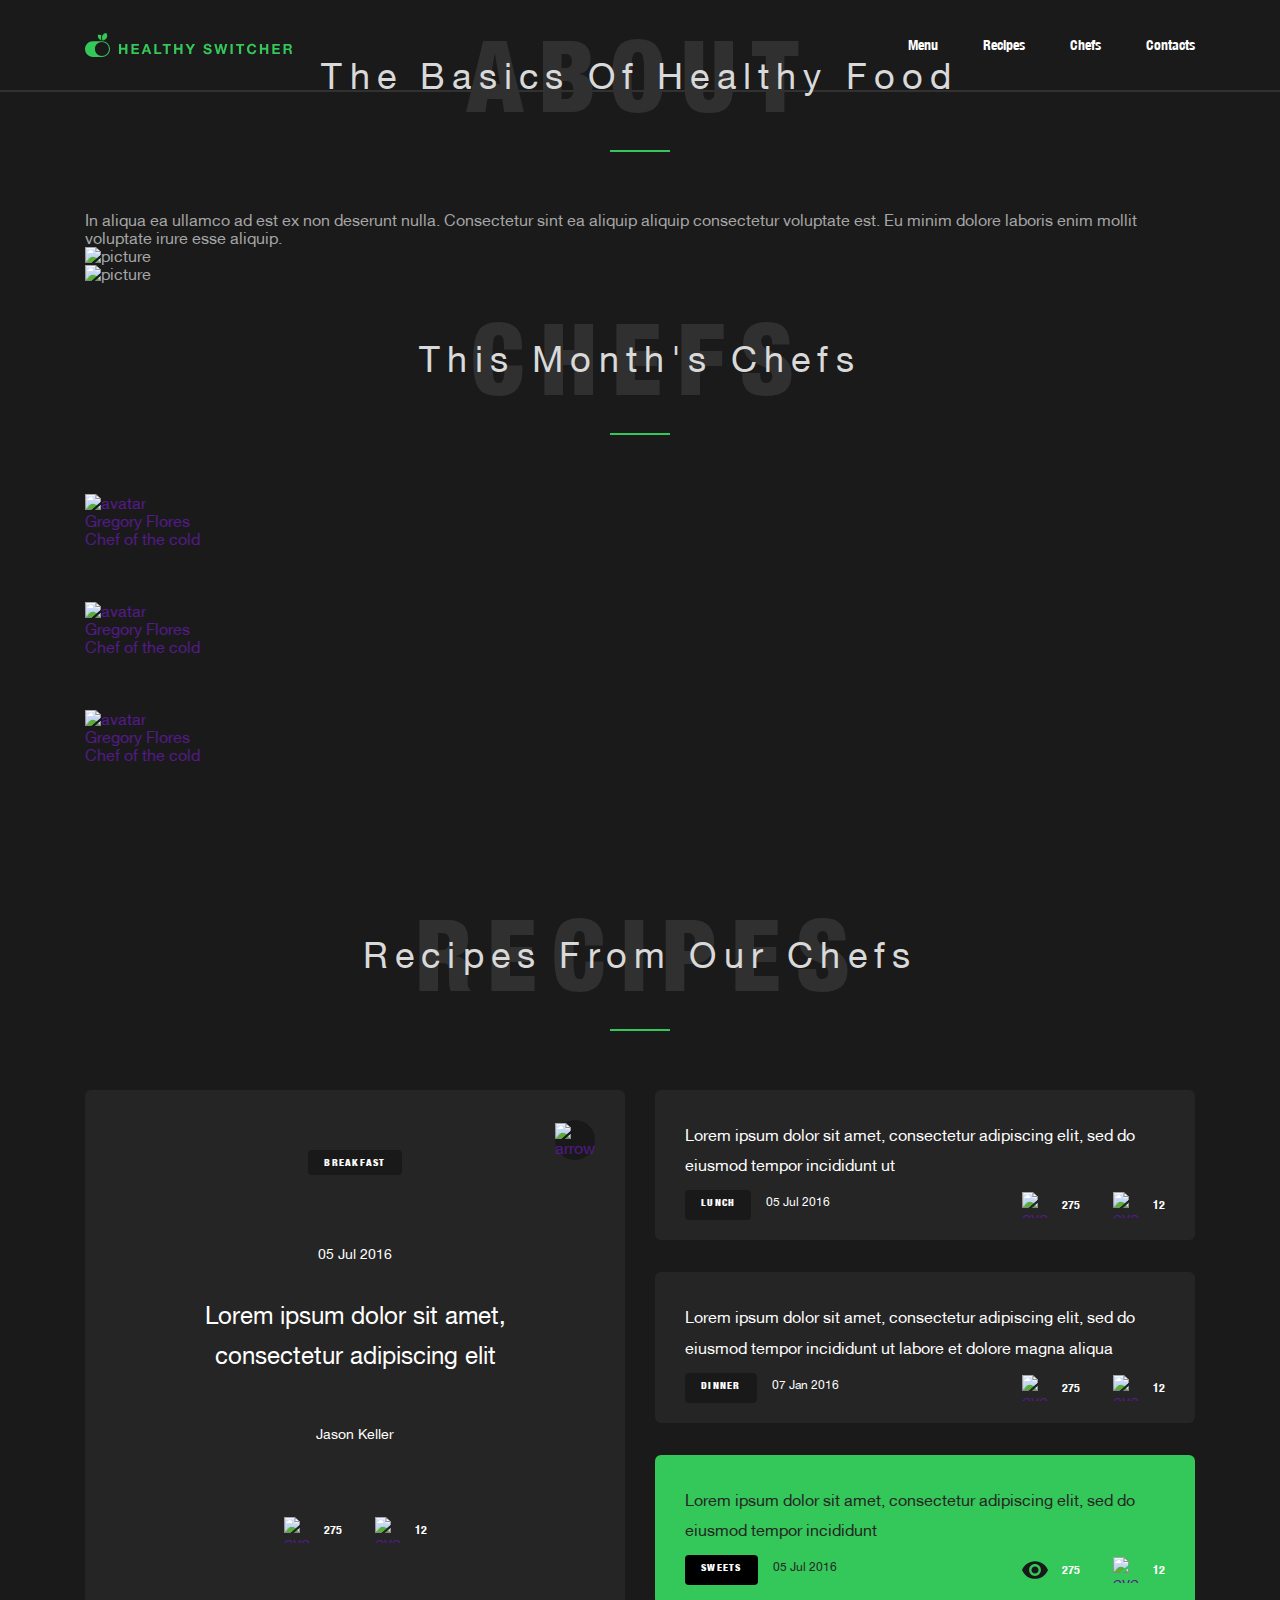
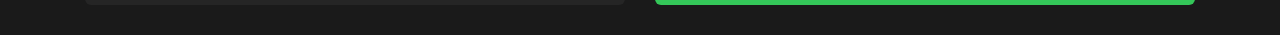
==== commit 4819a7ef: "Finished section Chefs with adaptive" ====
--- a/index.html
+++ b/index.html
@@ -53,6 +53,32 @@
             </div>
          </section>
 
+         <section class="about">
+            <div class="about__container">
+               <div class="double-title">
+                  <h2 class="double-title__title">About</h2>
+                  <h3 class="double-title__subtitle">The Basics Of Healthy Food</h3>
+               </div>
+
+               <div class="about__body">
+                  <p class="about__text">In aliqua ea ullamco ad est ex non deserunt nulla. Consectetur sint ea aliquip aliquip consectetur voluptate est. Eu minim dolore laboris enim mollit voluptate irure esse aliquip.</p>
+                  <div class="about__images">
+                     <div class="about__item">
+                        <div class="about__image-box">
+                           <img src="images/main/about/01.jpg" alt="picture" class="about__img">
+                        </div>
+                     </div>
+                     <div class="about__item">
+                        <div class="about__image-box">
+                           <img src="images/main/about/02.jpg" alt="picture" class="about__img">
+                        </div>
+                     </div>
+                  </div>
+               </div>
+
+            </div>
+         </section>
+
          <section class="work">
             <div class="work__container">
 
@@ -215,6 +241,105 @@
                </div>
             </div>
          </section>
+
+         <section class="chefs">
+            <div class="chefs__container">
+               <div class="double-title">
+                  <h2 class="double-title__title">Chefs</h2>
+                  <h3 class="double-title__subtitle">This month's chefs</h3>
+               </div>
+
+               <div class="chefs__content">
+                  <div class="chefs__item">
+                     <div class="item-chef">
+                        <a href="" class="item-chef__author">
+                           <div class="item-chef__avatar-box">
+                              <img class="item-chef__avatar-img" src="images/main/chefs/authors/avatar01.jpg" alt="avatar">
+                           </div>
+                           <div class="item-chef__info">
+                              <p class="item-chef__name">Gregory Flores</p>
+                              <p class="item-chef__speciality">Chef of the cold</p>
+                           </div>
+                        </a>
+
+                        <a href="" class="item-chef__galery">
+                           <div class="chef-galery">
+                              <div class="chef-galery__image-box chef-galery__image-box_big">
+                                 <img class="chef-galery__img" src="images/main/about/02.jpg" alt="">
+                              </div>
+                              <div class="chef-galery__image-box">
+                                 <img class="chef-galery__img" src="images/main/chefs/cold/02.jpg" alt="">
+                              </div>
+                              <div class="chef-galery__image-box">
+                                 <img class="chef-galery__img" src="images/main/chefs/cold/03.jpg" alt="">
+                              </div>
+                           </div>
+                        </a>
+                     </div>
+                  </div>
+
+                  <div class="chefs__item">
+                     <div class="item-chef">
+                        <a href="" class="item-chef__author">
+                           <div class="item-chef__avatar-box">
+                              <img class="item-chef__avatar-img" src="images/main/chefs/authors/avatar02.jpg" alt="avatar">
+                           </div>
+                           <div class="item-chef__info">
+                              <p class="item-chef__name">Gregory Flores</p>
+                              <p class="item-chef__speciality">Chef of the cold</p>
+                           </div>
+                        </a>
+
+                        <a href="" class="item-chef__galery">
+                           <div class="chef-galery">
+                              <div class="chef-galery__image-box chef-galery__image-box_big">
+                                 <img class="chef-galery__img" src="images/main//chefs/hot/01.jpg" alt="">
+                              </div>
+                              <div class="chef-galery__image-box">
+                                 <img class="chef-galery__img" src="images/main//chefs/hot/02.jpg" alt="">
+                              </div>
+                              <div class="chef-galery__image-box">
+                                 <img class="chef-galery__img" src="images/main//chefs/hot/03.jpg" alt="">
+                              </div>
+                           
+                           </div>
+                        </a>
+
+                     </div>
+                  </div>
+
+                  <div class="chefs__item">
+                     <div class="item-chef">
+                        <a href="" class="item-chef__author">
+                           <div class="item-chef__avatar-box">
+                              <img class="item-chef__avatar-img" src="images/main/chefs/authors/avatar03.jpg" alt="avatar">
+                           </div>
+                           <div class="item-chef__info">
+                              <p class="item-chef__name">Gregory Flores</p>
+                              <p class="item-chef__speciality">Chef of the cold</p>
+                           </div>
+                        </a>
+
+                        <a href="" class="item-chef__galery">
+                           <div class="chef-galery">
+                              <div class="chef-galery__image-box chef-galery__image-box_big">
+                                 <img class="chef-galery__img" src="images/main//chefs/kitchen/01.jpg" alt="">
+                              </div>
+                              <div class="chef-galery__image-box">
+                                 <img class="chef-galery__img" src="images/main//chefs/kitchen/02.jpg" alt="">
+                              </div>
+                              <div class="chef-galery__image-box">
+                                 <img class="chef-galery__img" src="images/main//chefs/kitchen/03.jpg" alt="">
+                              </div>
+                           </div>
+                        </a>
+
+                     </div>
+                  </div>
+               </div>
+
+            </div>
+         </section>     
 
          <section class="recipes">
             <div class="recipes__container">
@@ -331,7 +456,9 @@
                
             </div>
          </section>
+
       </main>
    </div>
+   <script src="js/class.js"></script>
 </body>
 </html>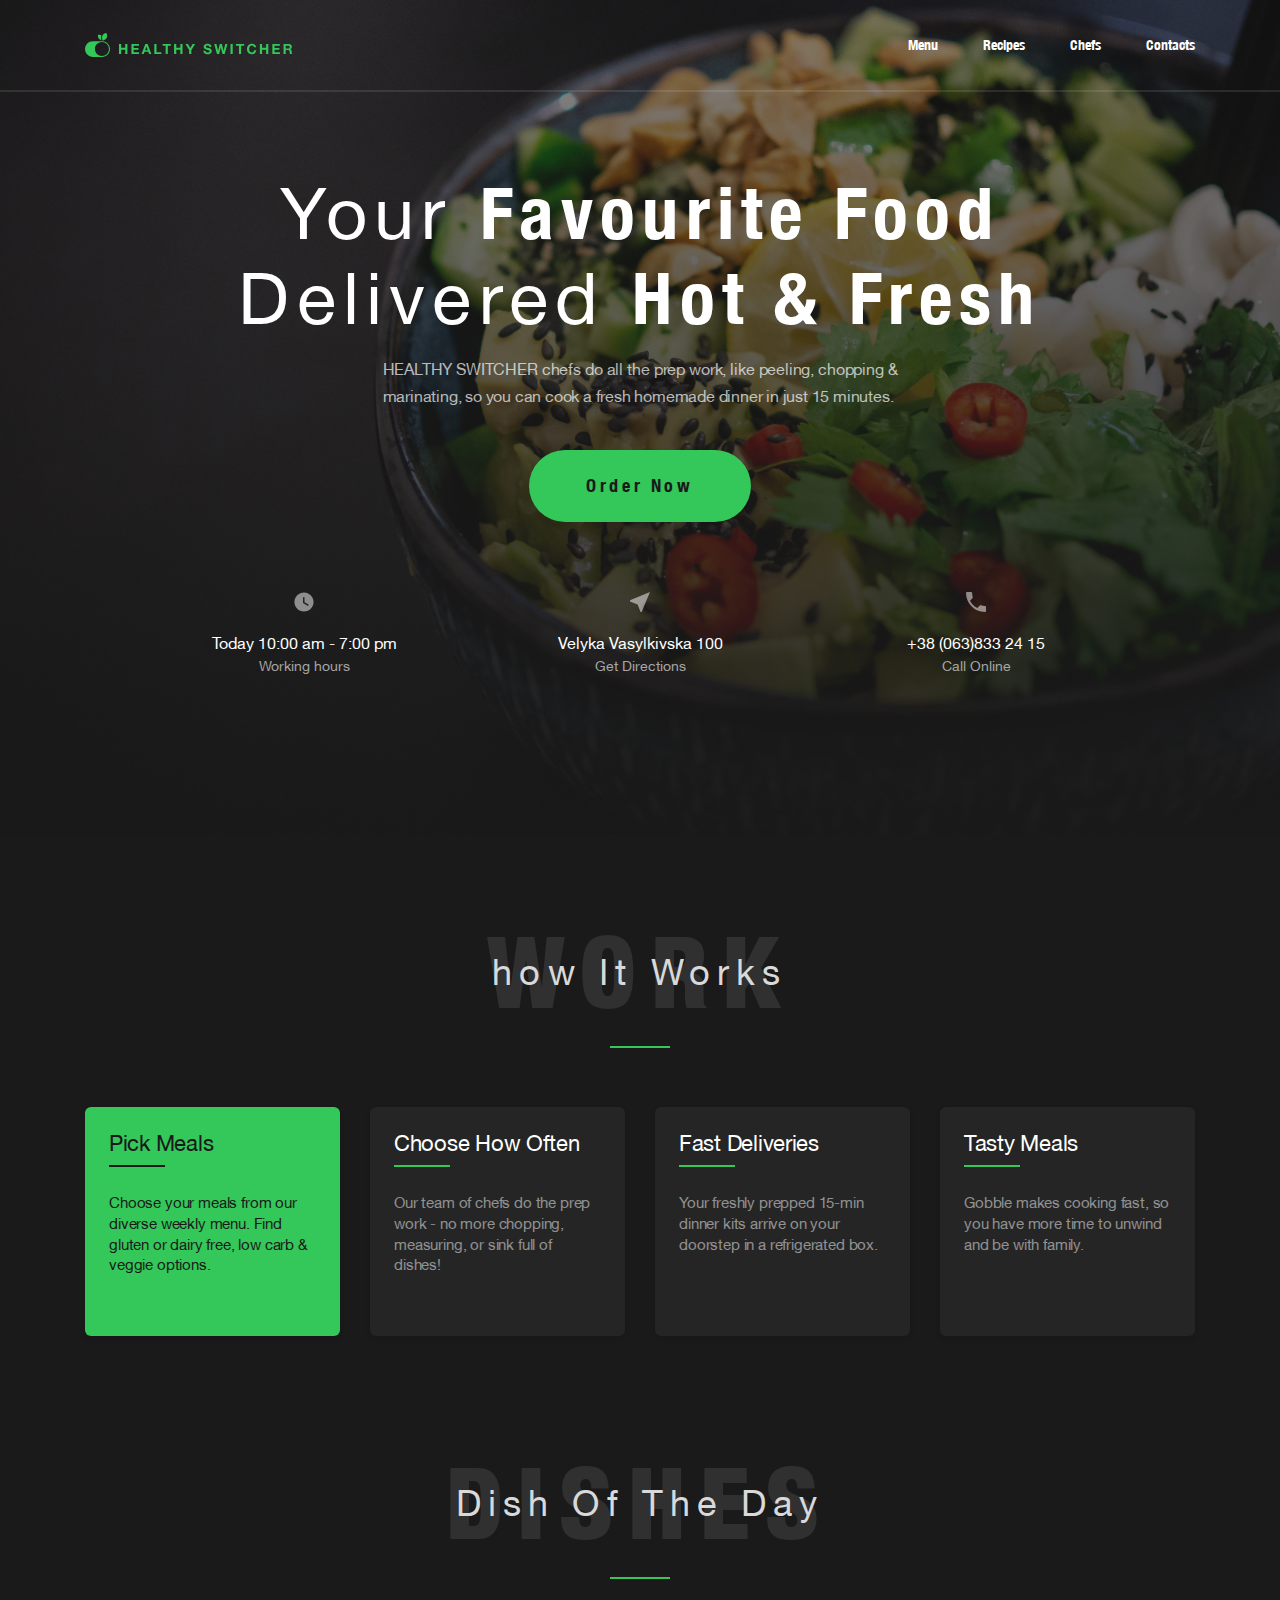
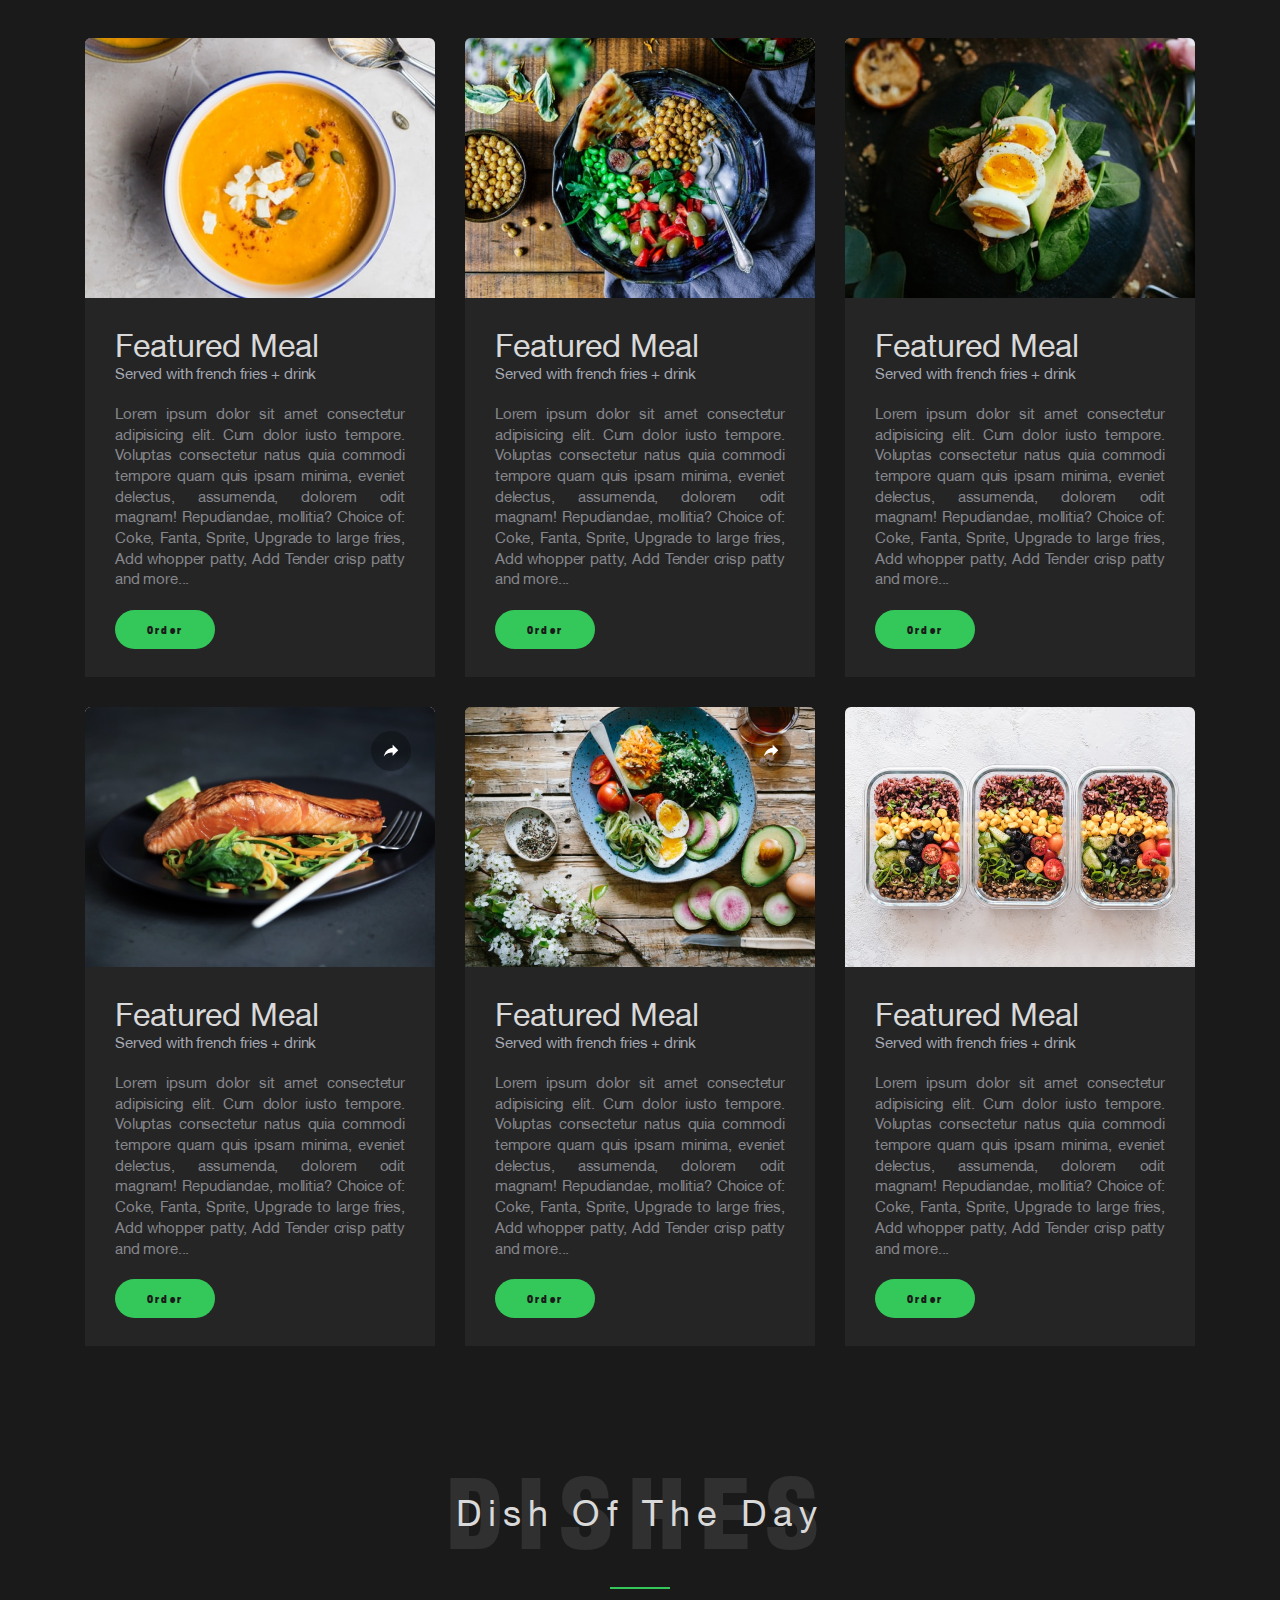
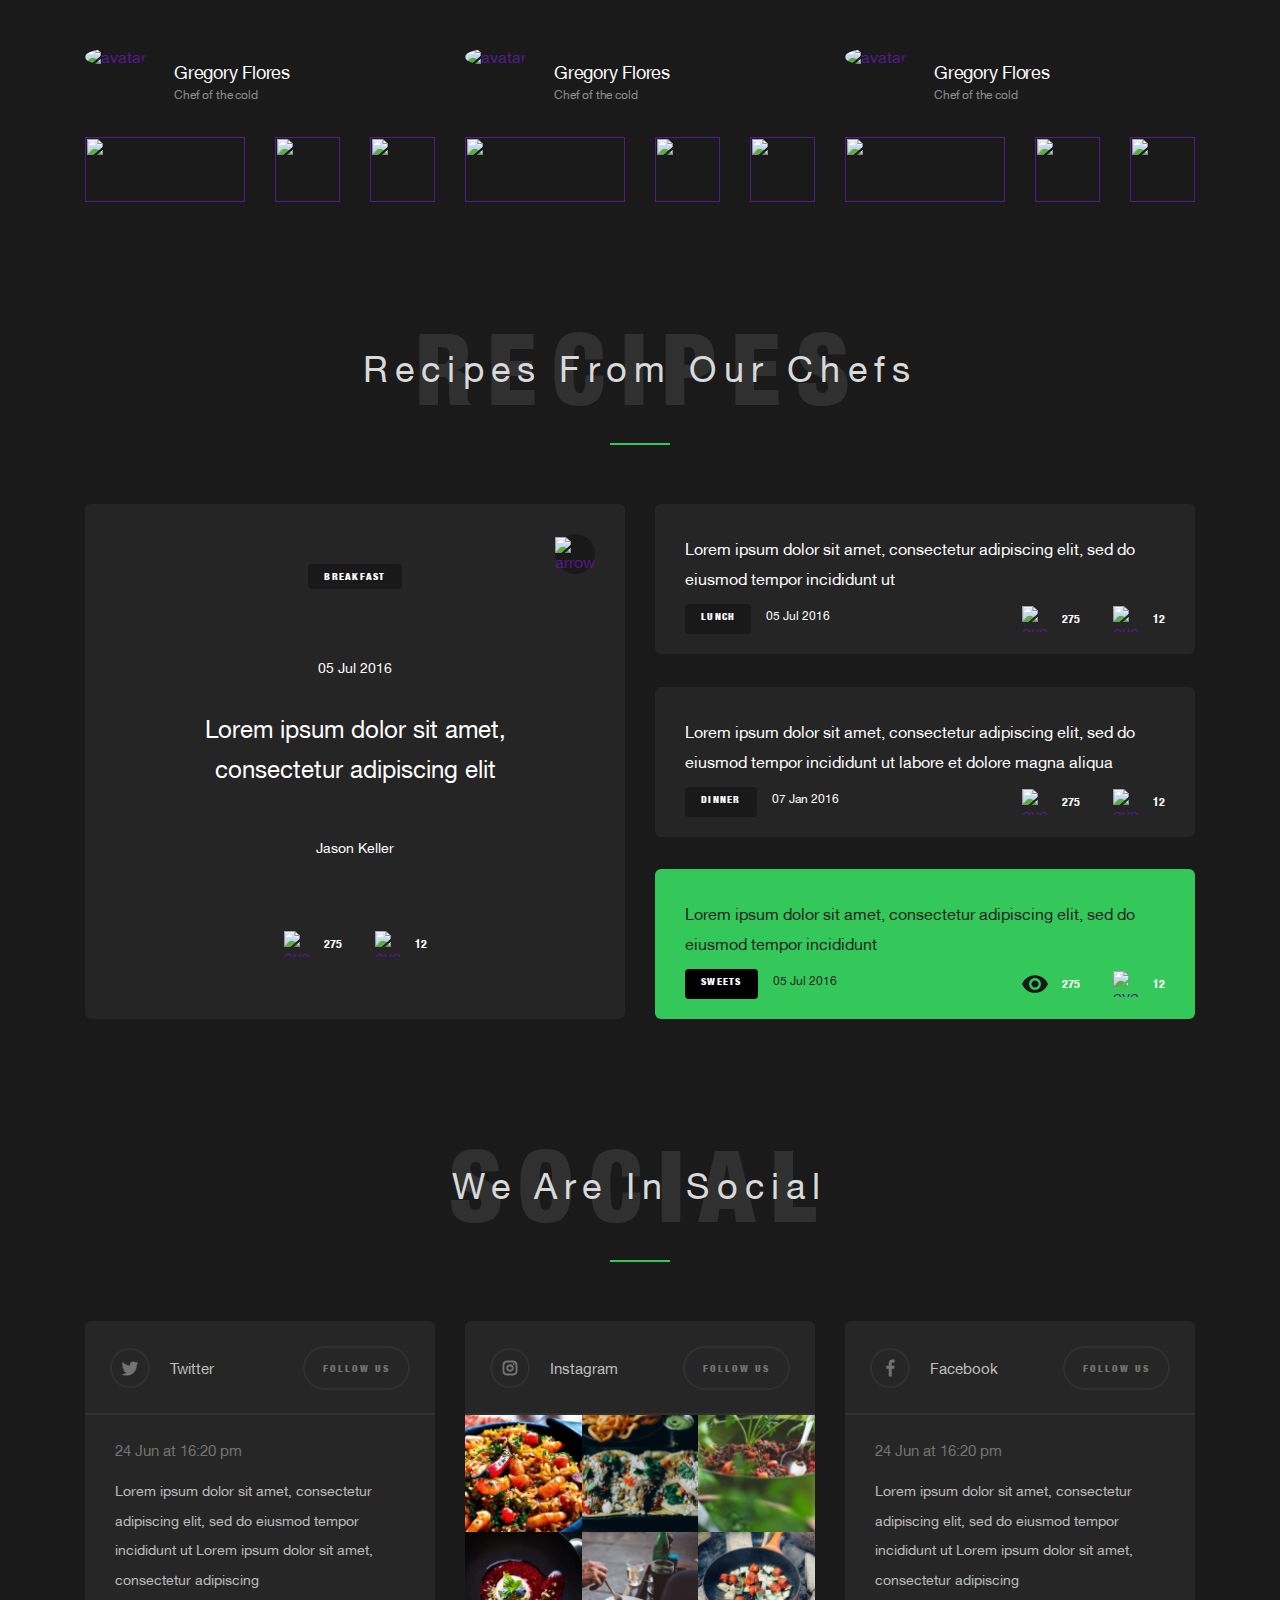
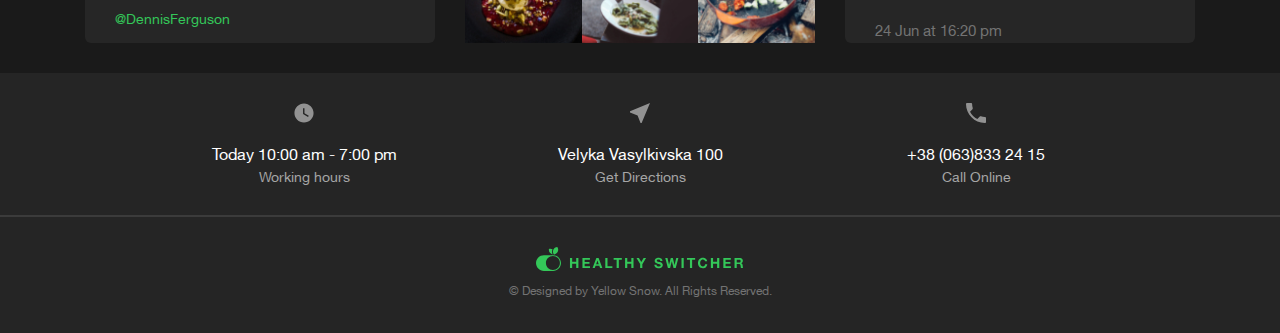
==== commit e506f748: "Added scrollbar to the blocks - social." ====
--- a/index.html
+++ b/index.html
@@ -9,11 +9,12 @@
 </head>
 <body>
    <div class="wrapper">
+
       <header class="header">
          <div class="header__container">
-            <a class="header__logo" href="">
-               <img src="images/header/logo.svg" alt="Logo" class="logo">
-            </a>
+            <div class="header__logo">
+               <a class="logo" href=""><img src="images/header/logo.svg" alt="Logo" class="logo__img"></a>
+            </div>
             <nav class="menu">
                <ul class="menu-items">
                   <li class="menu-item"><a href="" class="menu-link">Menu</a></li>
@@ -24,6 +25,7 @@
             </nav>
          </div>
       </header>
+
       <main class="main">
 
          <section class="presentation">
@@ -31,8 +33,10 @@
                <div class="presentation__body">
                   <h1 class="presentation__title">Your <span>favourite food</span> delivered <span>hot & fresh</span></h1>
                   <p class="presentation__text">HEALTHY SWITCHER chefs do all the prep work, like peeling, chopping & marinating, so you can cook a fresh homemade dinner in just 15 minutes.</p>      
-                  <a href="" class="presentation__button button">Order now</a>
-                  <div class="contacts">
+                  <a href="" class="presentation__button button">Order now</a>  
+               </div>
+               <div class="contacts">
+                  <div class="contacts__body">
                      <div class="contacts__column">
                         <img class="contacts__icon" src="images/main/presentation/icons/01.svg" width="20px" height="20px" alt="clock">
                         <p class="contacts__value">Today 10:00 am - 7:00 pm</p>
@@ -48,8 +52,8 @@
                         <p class="contacts__value">+38 (063)833 24 15</p>
                         <p class="contacts__text">Call Online</p>
                      </div>
-                  </div>   
-               </div>
+                  </div>
+               </div> 
             </div>
          </section>
 
@@ -89,7 +93,7 @@
 
                <div class="work__items">
                   <div class="work__item">
-                     <a href="" class="item-work item-work_green">
+                     <a href="" class="item-work active">
                         <h4 class="item-work__title">Pick meals</h4>
                         <p class="item-work__text">Choose your meals from our diverse weekly menu. Find gluten or dairy free, low carb & veggie options.</p>
                      </a>
@@ -245,8 +249,8 @@
          <section class="chefs">
             <div class="chefs__container">
                <div class="double-title">
-                  <h2 class="double-title__title">Chefs</h2>
-                  <h3 class="double-title__subtitle">This month's chefs</h3>
+                  <h2 class="double-title__title">Dishes</h2>
+                  <h3 class="double-title__subtitle">Dish of the day</h3>
                </div>
 
                <div class="chefs__content">
@@ -457,7 +461,180 @@
             </div>
          </section>
 
+         <section class="social">
+            <div class="social__container">
+               <div class="double-title">
+                  <h2 class="double-title__title">Social</h2>
+                  <h3 class="double-title__subtitle">We are in social</h3>
+               </div>
+
+               <div class="social__content">
+
+                  <div class="social__item">
+                     <div class="item-social twitter">
+                        <div class="item-social__header">
+                           <div class="item-social__logo">
+                              <div class="item-social__logo-box">
+                                 <img class="item-social__logo-img" src="images/main/social/icons/twitter.svg" alt="logo-twitter" >
+                              </div>
+                              <h3 class="item-social__title">Twitter</h3>
+                           </div>
+                           <div class="item-social__link">
+                              <a href="" class="link-dark">Follow us</a>
+                           </div>
+                        </div>
+                        <div class="item-social__body">
+                           <div class="item-social__post">
+                              <p class="item-social__date">24 Jun at 16:20 pm</p>
+                              <p class="item-social__text">Lorem ipsum dolor sit amet, consectetur adipiscing elit, sed do eiusmod tempor incididunt ut Lorem ipsum dolor sit amet, consectetur adipiscing</p>
+                              <div class="item-social__author">@DennisFerguson</div>   
+                           </div>
+                           <div class="item-social__post">
+                              <p class="item-social__date">24 Jun at 16:20 pm</p>
+                              <p class="item-social__text">Lorem ipsum dolor sit amet, consectetur adipiscing elit, sed do eiusmod tempor incididunt ut Lorem ipsum dolor sit amet, consectetur adipiscing</p>
+                              <div class="item-social__author">@DennisFerguson</div>   
+                           </div>
+                        </div>
+                     </div>
+                  </div>
+
+                  <div class="social__item">
+                     <div class="item-social instagram">
+                        <div class="item-social__header">
+                           <div class="item-social__logo">
+                              <div class="item-social__logo-box">
+                                 <img src="images/main/social/icons/instagram.svg" alt="logo-instagram" class="item-social__logo-img">
+                              </div>
+                              <h3 class="item-social__title">Instagram</h3>
+                           </div>
+                           <div class="item-social__link">
+                              <a href="" class="link-dark">Follow us</a>
+                           </div>
+                        </div>
+                        <div class="item-social__body item-social__body_insta">
+
+                           <!-- <div class="item-social__element">
+                              <div class="item-social__image-box">
+                                 <img src="images/main/social/insta/01.jpg" alt="" class="item-social__img-insta">
+                              </div>                           
+                           </div>
+                           <div class="item-social__element">
+                              <div class="item-social__image-box">
+                                 <img src="images/main/social/insta/02.jpg" alt="" class="item-social__img-insta">
+                              </div>                           
+                           </div>
+                           <div class="item-social__element">
+                              <div class="item-social__image-box">
+                                 <img src="images/main/social/insta/03.jpg" alt="" class="item-social__img-insta">
+                              </div>                           
+                           </div>
+                           <div class="item-social__element">
+                              <div class="item-social__image-box">
+                                 <img src="images/main/social/insta/04.jpg" alt="" class="item-social__img-insta">
+                              </div>                           
+                           </div>
+                           <div class="item-social__element">
+                              <div class="item-social__image-box">
+                                 <img src="images/main/social/insta/05.jpg" alt="" class="item-social__img-insta">
+                              </div>                           
+                           </div>
+                           <div class="item-social__element">
+                              <div class="item-social__image-box">
+                                 <img src="images/main/social/insta/06.jpg" alt="" class="item-social__img-insta">
+                              </div>                           
+                           </div> -->
+
+                          
+                           <div class="item-social__image-box">
+                              <img src="images/main/social/insta/01.jpg" alt="" class="item-social__img-insta">
+                           </div>                           
+                           <div class="item-social__image-box">
+                              <img src="images/main/social/insta/02.jpg" alt="" class="item-social__img-insta">
+                           </div>                           
+                           <div class="item-social__image-box">
+                              <img src="images/main/social/insta/03.jpg" alt="" class="item-social__img-insta">
+                           </div>                           
+                           <div class="item-social__image-box">
+                              <img src="images/main/social/insta/04.jpg" alt="" class="item-social__img-insta">
+                           </div>                           
+                           <div class="item-social__image-box">
+                              <img src="images/main/social/insta/05.jpg" alt="" class="item-social__img-insta">
+                           </div>                           
+                           <div class="item-social__image-box">
+                              <img src="images/main/social/insta/06.jpg" alt="" class="item-social__img-insta">
+                           </div>                           
+                           <div class="item-social__image-box">
+                              <img src="images/main/social/insta/05.jpg" alt="" class="item-social__img-insta">
+                           </div>                           
+                           <div class="item-social__image-box">
+                              <img src="images/main/social/insta/06.jpg" alt="" class="item-social__img-insta">
+                           </div>                           
+                     
+
+                        </div>
+                     </div>
+                  </div>
+
+                  <div class="social__item">
+                     <div class="item-social facebook">
+                        <div class="item-social__header">
+                           <div class="item-social__logo">
+                              <div class="item-social__logo-box">
+                                 <img src="images/main/social/icons/facebook.svg" alt="logo-twitter" class="item-social__logo-img">
+                              </div>
+                              <h3 class="item-social__title">Facebook</h3>
+                           </div>
+                           <a href="" class="item-social__link link-dark">Follow us</a>
+                        </div>
+                        <div class="item-social__body">
+                           <div class="item-social__post">
+                              <p class="item-social__date">24 Jun at 16:20 pm</p>
+                              <p class="item-social__text">Lorem ipsum dolor sit amet, consectetur adipiscing elit, sed do eiusmod tempor incididunt ut Lorem ipsum dolor sit amet, consectetur adipiscing</p>
+                           </div>
+                           <div class="item-social__post">
+                              <p class="item-social__date">24 Jun at 16:20 pm</p>
+                              <p class="item-social__text">Lorem ipsum dolor sit amet, consectetur adipiscing elit, sed do eiusmod tempor incididunt ut Lorem ipsum dolor sit amet, consectetur adipiscing</p>
+                           </div>
+                        </div>
+                     </div>
+                  </div>
+
+               </div>
+            </div>
+         </section>
+
       </main>
+
+      <footer class="footer">
+         <div class="footer__contacts">
+            <div class="contacts">
+               <div class="contacts__body">
+                  <div class="contacts__column">
+                     <img class="contacts__icon" src="images/main/presentation/icons/01.svg" width="20px" height="20px" alt="clock">
+                     <p class="contacts__value">Today 10:00 am - 7:00 pm</p>
+                     <p class="contacts__text">Working hours</p>
+                  </div>
+                  <div class="contacts__column">
+                     <img class="contacts__icon" src="images/main/presentation/icons/02.svg" width="20px" height="20px" alt="clock">
+                     <p class="contacts__value">Velyka Vasylkivska 100</p>
+                     <p class="contacts__text">Get Directions</p>
+                  </div>
+                  <div class="contacts__column">
+                     <img class="contacts__icon" src="images/main/presentation/icons/03.svg" width="20px" height="20px" alt="clock">
+                     <p class="contacts__value">+38 (063)833 24 15</p>
+                     <p class="contacts__text">Call Online</p>
+                  </div>
+               </div>
+            </div>
+         </div>
+         <div class="footer__logo">
+            <a class="logo" href="">
+               <img src="images/header/logo.svg" alt="Logo" class="logo">
+            </a>
+            <p class="footer__copy">&copy Designed by Yellow Snow. All Rights Reserved.</p>
+         </div>
+      </footer>
+
    </div>
    <script src="js/class.js"></script>
 </body>
--- a/css/style.css
+++ b/css/style.css
@@ -129,15 +129,35 @@
   color: rgba(255, 255, 255, 0.5);
 }
 
+.link-dark {
+  display: inline-block;
+  text-align: center;
+  font-weight: 900;
+  font-size: 10px;
+  line-height: 1;
+  letter-spacing: 0.2em;
+  text-transform: uppercase;
+  color: #737373;
+  padding: 15px 18px;
+  border: 2px solid #303030;
+  border-radius: 30px;
+}
+
+.about,
 .work,
 .dishes,
-.recipes {
+.chefs,
+.recipes,
+.social {
   padding: 61px 0 30px 0;
 }
 @media (max-width: 1139.98px) {
-  .work,
+  .about,
+.work,
 .dishes,
-.recipes {
+.chefs,
+.recipes,
+.social {
     padding: 30px 0 30px 0;
   }
 }
@@ -207,7 +227,6 @@
   background: url(../images/main/presentation/bg.jpg) no-repeat;
   background-size: cover;
   background-position: center;
-  display: none;
 }
 @media (max-width: 1139.98px) {
   .presentation {
@@ -231,6 +250,14 @@
 }
 .presentation__body *:last-child {
   margin-bottom: 0px;
+}
+.presentation__body:not(:last-child) {
+  margin-bottom: 70px;
+}
+@media (max-width: 767.98px) {
+  .presentation__body:not(:last-child) {
+    margin-bottom: 30px;
+  }
 }
 @media (max-width: 767.98px) {
   .presentation__body > *:not(:last-child) {
@@ -306,32 +333,34 @@
   margin-bottom: 70px;
 }
 
-.contacts {
-  max-width: 915px;
-  display: flex;
-  flex-wrap: wrap;
-  margin: 0 -90px;
-}
-@media (max-width: 767.98px) {
-  .contacts {
-    margin: 0 -40px;
+.contacts__body {
+  margin: 0 auto;
+  max-width: 917px;
+  display: flex;
+  justify-content: space-between;
+  row-gap: 30px;
+}
+@media (max-width: 767.98px) {
+  .contacts__body {
+    flex-wrap: wrap;
   }
 }
 @media (max-width: 599.98px) {
-  .contacts {
+  .contacts__body {
     flex-direction: column;
     row-gap: 30px;
   }
 }
 .contacts__column {
-  padding: 0 45px;
+  flex: 0 0 245px;
   display: flex;
   flex-direction: column;
   align-items: center;
+  padding: 0 15px;
 }
 @media (max-width: 767.98px) {
   .contacts__column {
-    padding: 0 20px;
+    flex: 0 0 50%;
   }
 }
 .contacts__icon {
@@ -406,6 +435,7 @@
   text-transform: capitalize;
   color: #D9D9D9;
   position: absolute;
+  text-align: center;
 }
 @media (max-width: 767.98px) {
   .double-title__subtitle {
@@ -418,9 +448,6 @@
   }
 }
 
-.work {
-  display: none;
-}
 .work__items {
   display: flex;
   flex-wrap: wrap;
@@ -478,14 +505,14 @@
 .item-work:hover .item-work__title::after {
   background-color: #191919;
 }
-.item-work_green {
+.item-work.active {
   background: #34C759;
   color: #191919;
 }
-.item-work_green .item-work__title {
+.item-work.active .item-work__title {
   color: #191919;
 }
-.item-work_green .item-work__title::after {
+.item-work.active .item-work__title::after {
   background-color: #191919;
 }
 .item-work__title {
@@ -536,9 +563,6 @@
   }
 }
 
-.dishes {
-  display: none;
-}
 .dishes__cards {
   display: flex;
   flex-wrap: wrap;
@@ -630,8 +654,18 @@
   flex-wrap: wrap;
   margin: 0 -15px;
 }
+@media (max-width: 767.98px) {
+  .recipes__content {
+    row-gap: 30px;
+  }
+}
 .recipes__column {
   flex: 1 0 50%;
+}
+@media (max-width: 767.98px) {
+  .recipes__column {
+    flex: 1 0 100%;
+  }
 }
 
 .column-big {
@@ -652,6 +686,11 @@
     padding: 72px 30px 50px;
   }
 }
+@media (max-width: 767.98px) {
+  .column-big .meal {
+    padding: 22px 23px 16px;
+  }
+}
 .column-big .meal__label {
   display: flex;
   flex-direction: column;
@@ -675,6 +714,12 @@
 @media (max-width: 991.98px) {
   .column-big .meal__block-text {
     row-gap: 15px;
+  }
+}
+@media (max-width: 767.98px) {
+  .column-big .meal__block-text {
+    margin-bottom: 20px;
+    text-align: justify;
   }
 }
 .column-big .meal__data {
@@ -686,6 +731,12 @@
   font-weight: 400;
   font-size: 24px;
   line-height: 1.67;
+}
+@media (max-width: 767.98px) {
+  .column-big .meal__text {
+    font-size: 20px;
+    line-height: 1.5;
+  }
 }
 .column-big__arrow {
   position: absolute;
@@ -720,6 +771,11 @@
   flex-direction: column;
   justify-content: space-between;
 }
+@media (max-width: 767.98px) {
+  .column-triple {
+    row-gap: 30px;
+  }
+}
 .column-triple .meal {
   padding: 30px 30px 20px 30px;
   display: flex;
@@ -733,6 +789,12 @@
   .column-triple .meal {
     row-gap: 25px;
     padding: 15px;
+  }
+}
+@media (max-width: 767.98px) {
+  .column-triple .meal {
+    -moz-column-gap: 30px;
+         column-gap: 30px;
   }
 }
 .column-triple .meal__label {
@@ -843,4 +905,306 @@
   font-size: 12px;
   line-height: 2.5;
   color: #FFFFFF;
+}
+.about {
+  display: none;
+  padding-bottom: 90px;
+  background-color: #252525;
+}
+@media (max-width: 767.98px) {
+  .about {
+    padding-bottom: 30px;
+  }
+}
+.about__body {
+  max-width: 734px;
+  margin: 0 auto;
+}
+.about__body > *:not(:last-child) {
+  margin-bottom: 90px;
+}
+@media (max-width: 767.98px) {
+  .about__body > *:not(:last-child) {
+    margin-bottom: 30px;
+  }
+}
+.about__text {
+  line-height: 1.88;
+  color: #A6A6A6;
+  text-align: center;
+}
+.about__images {
+  display: flex;
+  row-gap: 30px;
+  margin: 0 -17px;
+}
+@media (max-width: 767.98px) {
+  .about__images {
+    flex-wrap: wrap;
+  }
+}
+.about__item {
+  flex: 1 0 50%;
+  padding: 0 17px;
+}
+@media (max-width: 549.98px) {
+  .about__item {
+    flex: 1 0 100%;
+  }
+}
+.about__image-box {
+  position: relative;
+  padding-bottom: 77.142%;
+}
+.about__img {
+  height: 100%;
+  width: 100%;
+  -o-object-fit: cover;
+     object-fit: cover;
+  -o-object-position: center;
+     object-position: center;
+  position: absolute;
+}
+
+.chefs__content {
+  display: flex;
+  margin: 0 -15px;
+}
+@media (max-width: 767.98px) {
+  .chefs__content {
+    flex-wrap: wrap;
+    row-gap: 40px;
+  }
+}
+.chefs__item {
+  flex: 0 0 33.333%;
+}
+@media (max-width: 767.98px) {
+  .chefs__item {
+    flex: 1 0 50%;
+  }
+}
+@media (max-width: 500.98px) {
+  .chefs__item {
+    flex: 0 0 100%;
+  }
+}
+
+.item-chef {
+  margin: 0 15px;
+  display: flex;
+  flex-direction: column;
+  row-gap: 24px;
+  height: 100%;
+}
+.item-chef__author {
+  flex-grow: 1;
+  display: flex;
+  align-items: center;
+  -moz-column-gap: 24px;
+       column-gap: 24px;
+}
+@media (max-width: 1139.98px) {
+  .item-chef__author {
+    justify-content: center;
+  }
+}
+.item-chef__avatar-box {
+  flex: 0 0 65px;
+  height: 65px;
+}
+.item-chef__avatar-img {
+  border-radius: 50%;
+  width: 100%;
+  height: 100%;
+  -o-object-fit: cover;
+     object-fit: cover;
+  -o-object-position: center;
+     object-position: center;
+}
+.item-chef__name {
+  font-size: 18px;
+  line-height: 1.66;
+  letter-spacing: -0.225px;
+  color: #FFFFFF;
+}
+.item-chef__speciality {
+  font-size: 12px;
+  line-height: 1.33;
+  letter-spacing: -0.15px;
+  color: rgba(255, 255, 255, 0.5);
+}
+
+.chef-galery {
+  display: flex;
+  justify-content: space-between;
+  row-gap: 30px;
+}
+@media (max-width: 1139.98px) {
+  .chef-galery {
+    flex-wrap: wrap;
+    justify-content: center;
+    -moz-column-gap: 30px;
+         column-gap: 30px;
+  }
+}
+.chef-galery__image-box {
+  flex: 0 0 65px;
+  height: 65px;
+}
+.chef-galery__image-box_big {
+  flex: 0 0 160px;
+}
+@media (max-width: 1139.98px) {
+  .chef-galery__image-box_big {
+    order: 3;
+  }
+}
+@media (max-width: 500.98px) {
+  .chef-galery__image-box_big {
+    order: 0;
+  }
+}
+@media (max-width: 379.98px) {
+  .chef-galery__image-box_big {
+    order: 3;
+  }
+}
+.chef-galery__img {
+  width: 100%;
+  height: 100%;
+  -o-object-fit: cover;
+     object-fit: cover;
+  -o-object-position: center;
+     object-position: center;
+}
+
+.footer {
+  background: #252525;
+}
+.footer__contacts {
+  padding: 30px 0;
+}
+.footer__logo {
+  border-top: 2px solid rgba(255, 255, 255, 0.1);
+  padding: 30px 0;
+  display: flex;
+  flex-direction: column;
+  align-items: center;
+  row-gap: 10px;
+}
+.footer__copy {
+  font-size: 12px;
+  line-height: 1.8;
+  color: #737373;
+}
+
+.social__content {
+  display: flex;
+  margin: 0 -15px;
+}
+.social__item {
+  flex: 0 1 33.333%;
+  margin: 0 15px;
+}
+
+.item-social {
+  height: 100%;
+  background: #262626;
+  border-radius: 6px;
+}
+.item-social__header {
+  padding: 25px 25px 23px 25px;
+  border-bottom: 2px solid #303030;
+  display: flex;
+  align-items: center;
+  justify-content: space-between;
+}
+.item-social__logo {
+  display: flex;
+  align-items: center;
+  -moz-column-gap: 20px;
+       column-gap: 20px;
+}
+.item-social__logo-box {
+  width: 40px;
+  height: 40px;
+  border-radius: 50%;
+  border: 2px solid #303030;
+  display: flex;
+  align-items: center;
+  justify-content: center;
+}
+.item-social__logo-img {
+  width: 28px;
+  height: 28px;
+}
+.item-social__title {
+  font-size: 15px;
+  color: #BFBFBF;
+}
+.item-social__body {
+  height: 100%;
+  padding: 20px 40px 20px 30px;
+  max-height: 228px;
+  overflow-y: scroll;
+}
+.item-social__body::-webkit-scrollbar {
+  width: 4px;
+}
+.item-social__body::-webkit-scrollbar-track {
+  background: transparent;
+}
+.item-social__body::-webkit-scrollbar-thumb {
+  background: #303030;
+  border-radius: 4px;
+}
+.item-social__post:not(:last-child) {
+  margin-bottom: 20px;
+}
+.item-social__post > *:not(:last-child) {
+  margin-bottom: 10px;
+}
+.item-social__date {
+  font-size: 15px;
+  line-height: 2.14;
+  color: #737373;
+}
+.item-social__text {
+  color: rgba(255, 255, 255, 0.7);
+  font-weight: 400;
+  font-size: 14px;
+  line-height: 2.1;
+}
+.item-social__author {
+  font-weight: 400;
+  font-size: 14px;
+  line-height: 2.14;
+  color: #34C759;
+}
+
+.item-social__body_insta {
+  padding: 0;
+  display: flex;
+  flex-wrap: wrap;
+}
+.item-social__body_insta > *:not(:last-child) {
+  margin-bottom: 0px;
+}
+.item-social__body_insta::-webkit-scrollbar-thumb {
+  background: rgba(255, 255, 255, 0.5);
+}
+.item-social__image-box {
+  position: relative;
+  padding-bottom: 33.333%;
+  flex: 0 0 33.333%;
+}
+.item-social__img-insta {
+  position: absolute;
+  height: 100%;
+  width: 100%;
+  -o-object-fit: cover;
+     object-fit: cover;
+  -o-object-position: center;
+     object-position: center;
 }/*# sourceMappingURL=style.css.map */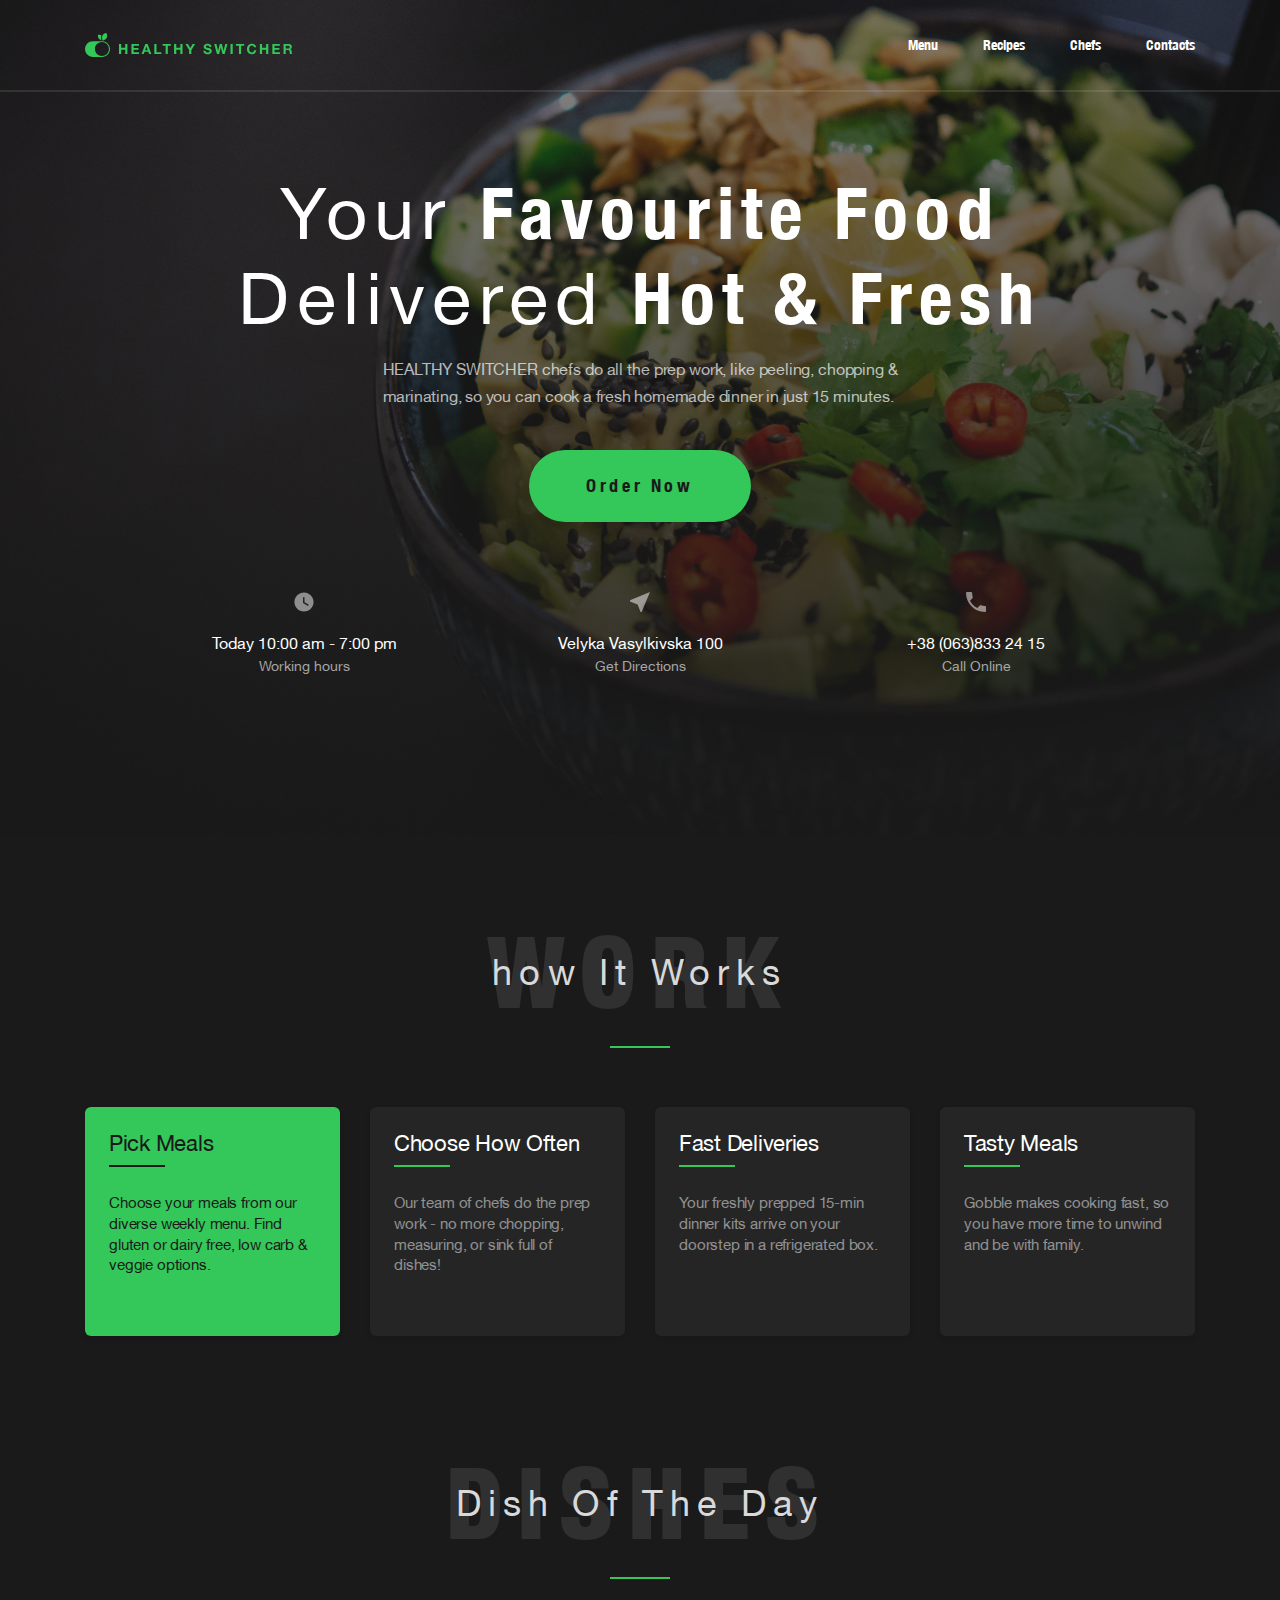
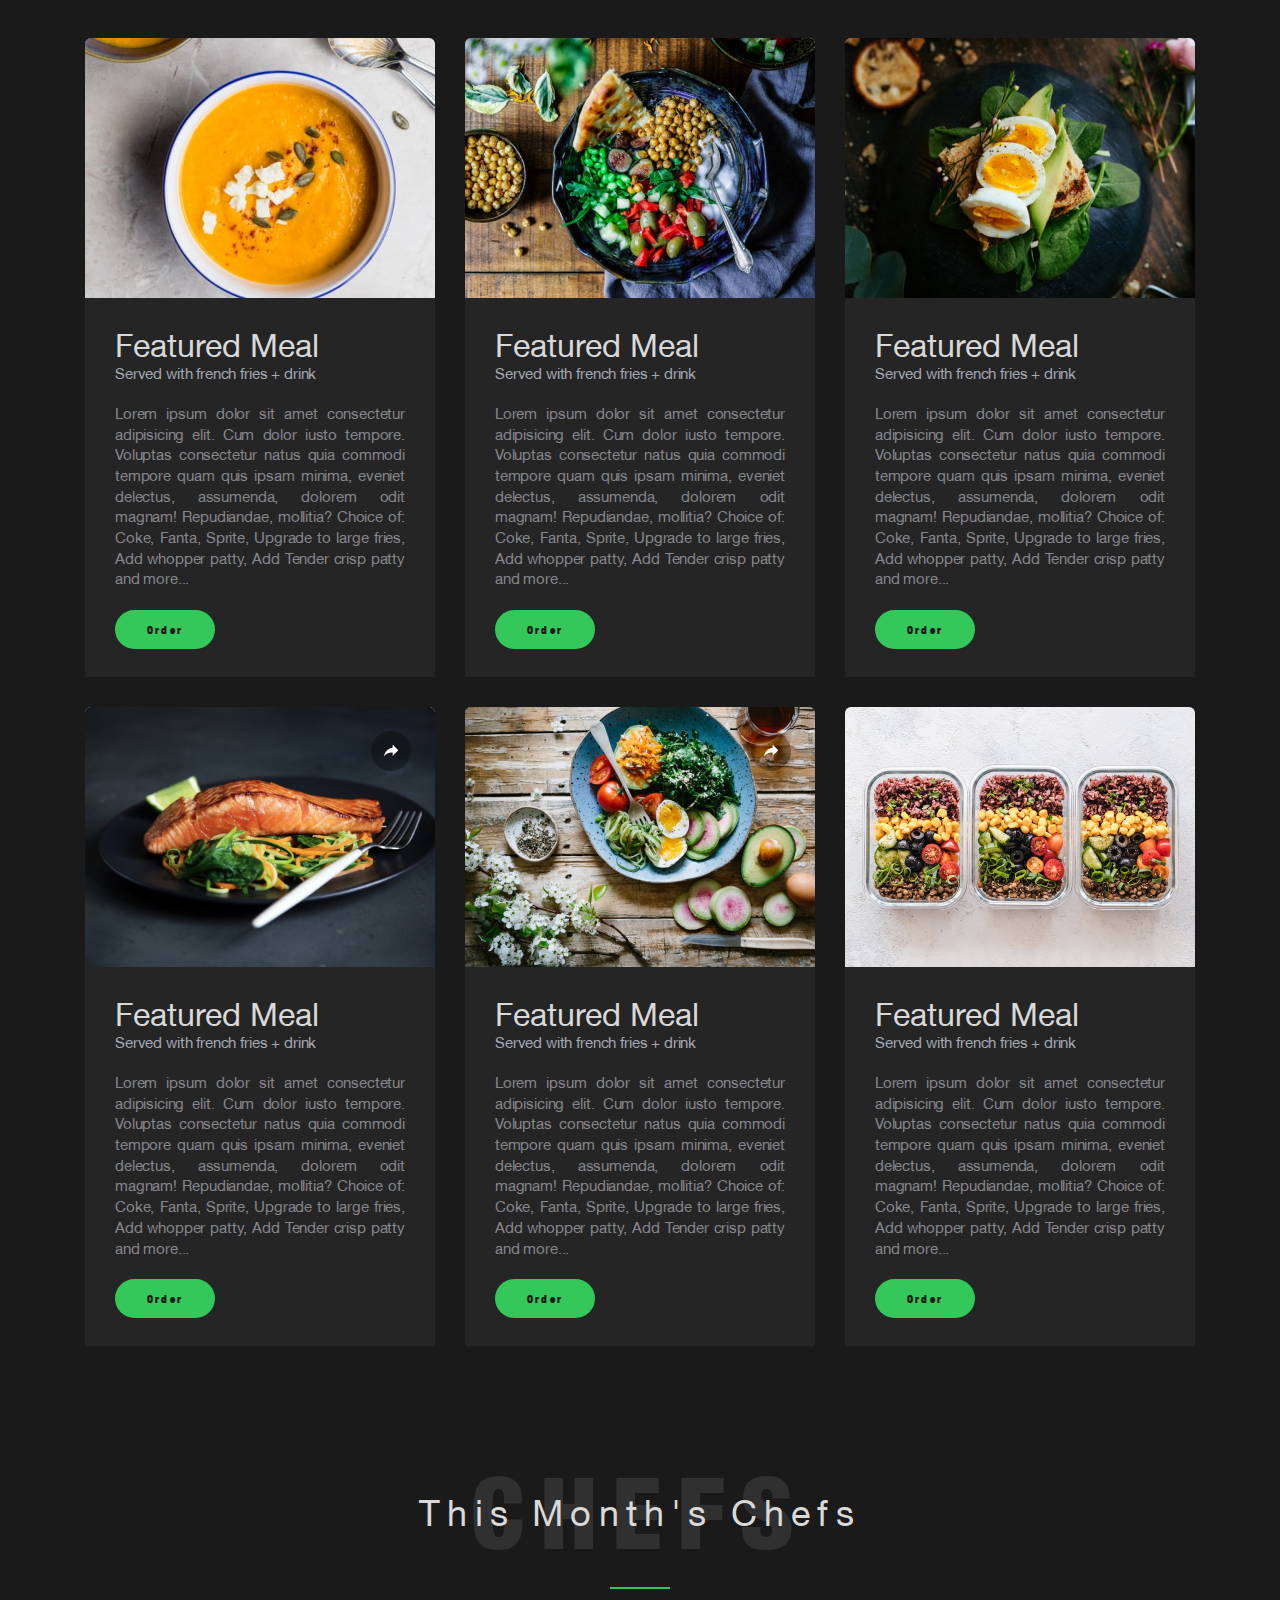
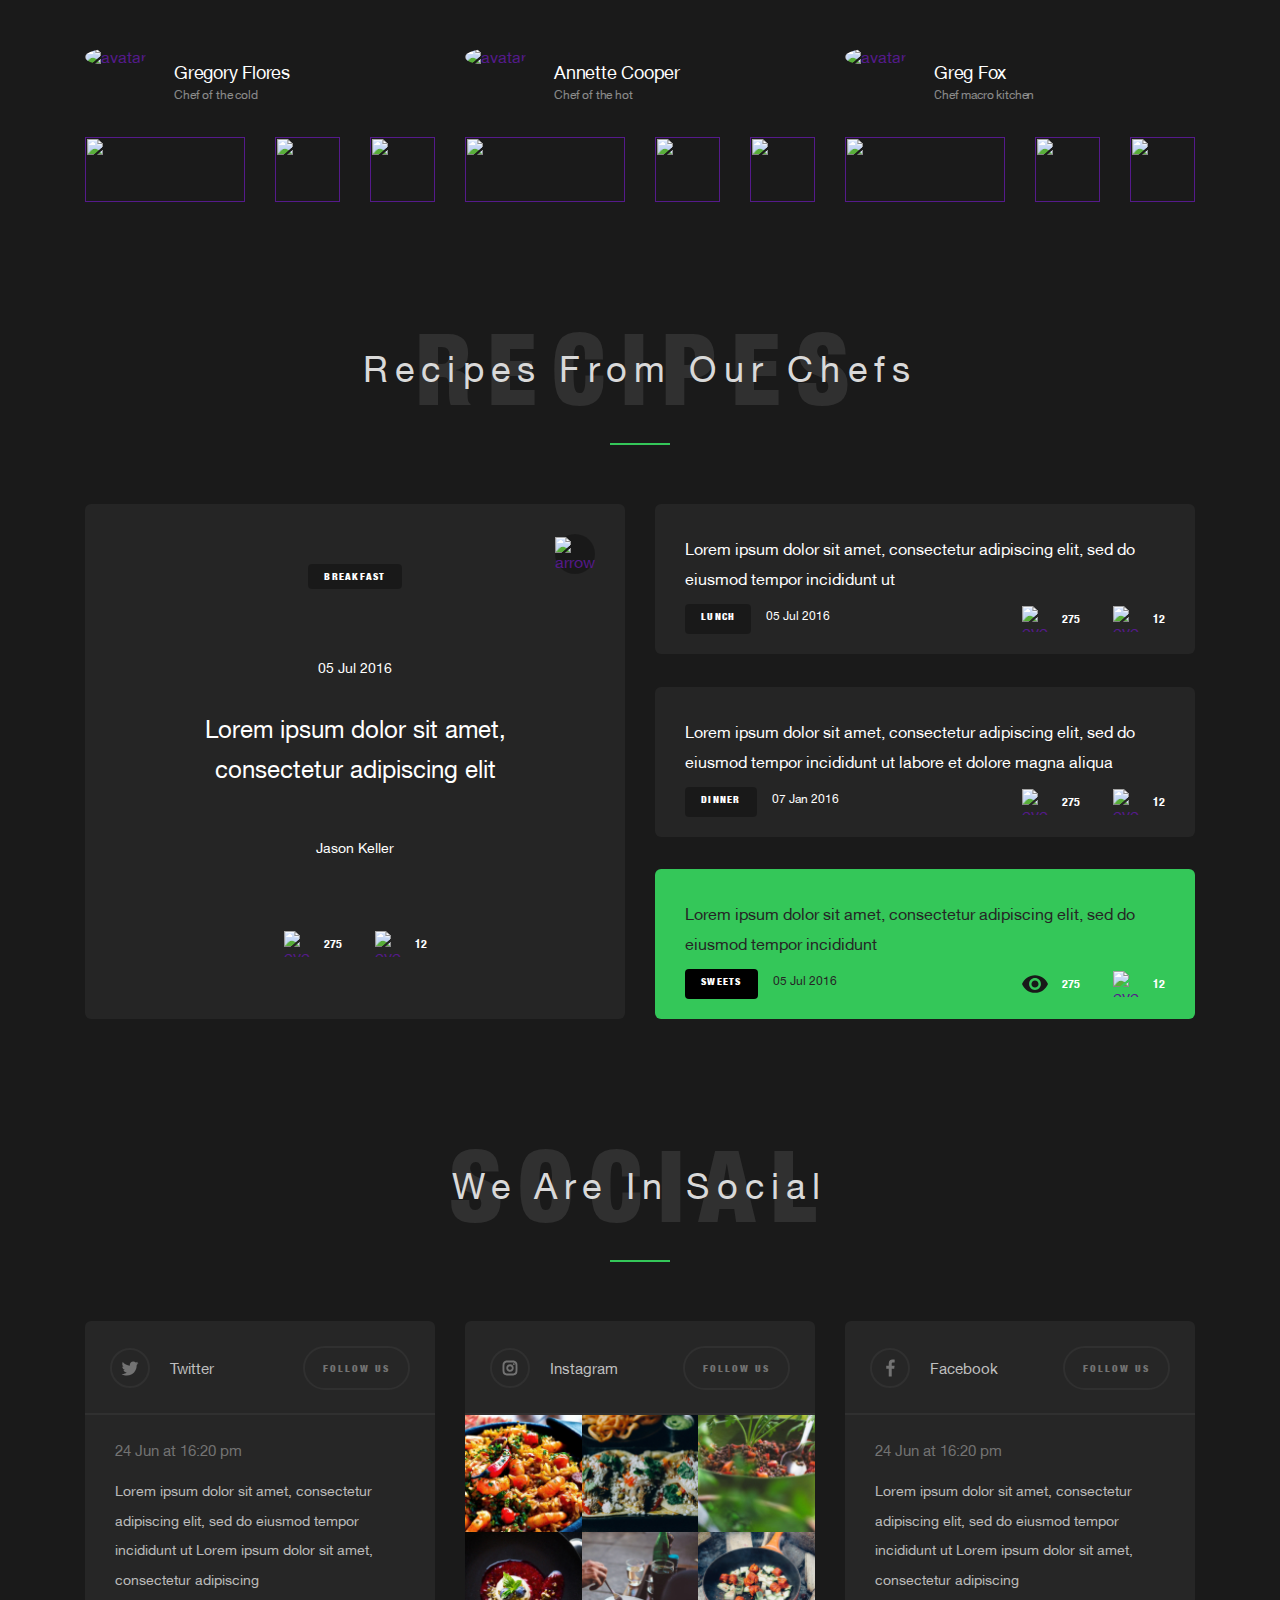
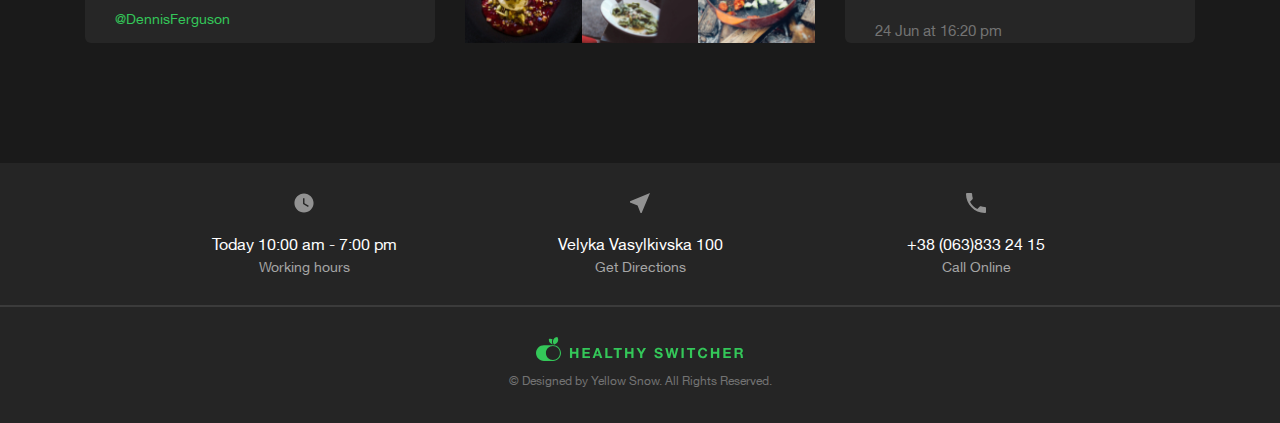
==== commit da215675: "Finish preparing for the publication of the section Social." ====
--- a/index.html
+++ b/index.html
@@ -249,8 +249,8 @@
          <section class="chefs">
             <div class="chefs__container">
                <div class="double-title">
-                  <h2 class="double-title__title">Dishes</h2>
-                  <h3 class="double-title__subtitle">Dish of the day</h3>
+                  <h2 class="double-title__title">Chefs</h2>
+                  <h3 class="double-title__subtitle">This month's chefs</h3>
                </div>
 
                <div class="chefs__content">
@@ -289,8 +289,8 @@
                               <img class="item-chef__avatar-img" src="images/main/chefs/authors/avatar02.jpg" alt="avatar">
                            </div>
                            <div class="item-chef__info">
-                              <p class="item-chef__name">Gregory Flores</p>
-                              <p class="item-chef__speciality">Chef of the cold</p>
+                              <p class="item-chef__name">Annette Cooper</p>
+                              <p class="item-chef__speciality">Chef of the hot</p>
                            </div>
                         </a>
 
@@ -319,8 +319,8 @@
                               <img class="item-chef__avatar-img" src="images/main/chefs/authors/avatar03.jpg" alt="avatar">
                            </div>
                            <div class="item-chef__info">
-                              <p class="item-chef__name">Gregory Flores</p>
-                              <p class="item-chef__speciality">Chef of the cold</p>
+                              <p class="item-chef__name">Greg Fox</p>
+                              <p class="item-chef__speciality">Сhef macro kitchen</p>
                            </div>
                         </a>
 
@@ -469,7 +469,6 @@
                </div>
 
                <div class="social__content">
-
                   <div class="social__item">
                      <div class="item-social twitter">
                         <div class="item-social__header">
@@ -512,39 +511,6 @@
                            </div>
                         </div>
                         <div class="item-social__body item-social__body_insta">
-
-                           <!-- <div class="item-social__element">
-                              <div class="item-social__image-box">
-                                 <img src="images/main/social/insta/01.jpg" alt="" class="item-social__img-insta">
-                              </div>                           
-                           </div>
-                           <div class="item-social__element">
-                              <div class="item-social__image-box">
-                                 <img src="images/main/social/insta/02.jpg" alt="" class="item-social__img-insta">
-                              </div>                           
-                           </div>
-                           <div class="item-social__element">
-                              <div class="item-social__image-box">
-                                 <img src="images/main/social/insta/03.jpg" alt="" class="item-social__img-insta">
-                              </div>                           
-                           </div>
-                           <div class="item-social__element">
-                              <div class="item-social__image-box">
-                                 <img src="images/main/social/insta/04.jpg" alt="" class="item-social__img-insta">
-                              </div>                           
-                           </div>
-                           <div class="item-social__element">
-                              <div class="item-social__image-box">
-                                 <img src="images/main/social/insta/05.jpg" alt="" class="item-social__img-insta">
-                              </div>                           
-                           </div>
-                           <div class="item-social__element">
-                              <div class="item-social__image-box">
-                                 <img src="images/main/social/insta/06.jpg" alt="" class="item-social__img-insta">
-                              </div>                           
-                           </div> -->
-
-                          
                            <div class="item-social__image-box">
                               <img src="images/main/social/insta/01.jpg" alt="" class="item-social__img-insta">
                            </div>                           
@@ -569,8 +535,6 @@
                            <div class="item-social__image-box">
                               <img src="images/main/social/insta/06.jpg" alt="" class="item-social__img-insta">
                            </div>                           
-                     
-
                         </div>
                      </div>
                   </div>
--- a/css/style.css
+++ b/css/style.css
@@ -1099,14 +1099,38 @@
   color: #737373;
 }
 
+.social {
+  padding-bottom: 120px;
+}
+@media (max-width: 767.98px) {
+  .social {
+    padding-bottom: 90px;
+  }
+}
 .social__content {
   display: flex;
   margin: 0 -15px;
+  row-gap: 30px;
+}
+@media (max-width: 767.98px) {
+  .social__content {
+    flex-wrap: wrap;
+  }
 }
 .social__item {
   flex: 0 1 33.333%;
   margin: 0 15px;
 }
+@media (max-width: 767.98px) {
+  .social__item {
+    flex-grow: 1;
+  }
+}
+@media (max-width: 500.98px) {
+  .social__item {
+    flex: 0 1 100%;
+  }
+}
 
 .item-social {
   height: 100%;
@@ -1119,12 +1143,31 @@
   display: flex;
   align-items: center;
   justify-content: space-between;
+  -moz-column-gap: 10px;
+       column-gap: 10px;
+}
+@media (max-width: 991.98px) {
+  .item-social__header {
+    padding: 15px;
+    align-items: flex-end;
+  }
 }
 .item-social__logo {
   display: flex;
   align-items: center;
   -moz-column-gap: 20px;
        column-gap: 20px;
+  row-gap: 10px;
+}
+@media (max-width: 991.98px) {
+  .item-social__logo {
+    flex-direction: column-reverse;
+  }
+}
+@media (max-width: 500.98px) {
+  .item-social__logo {
+    flex-direction: row;
+  }
 }
 .item-social__logo-box {
   width: 40px;
@@ -1159,6 +1202,31 @@
   background: #303030;
   border-radius: 4px;
 }
+.item-social__body_insta {
+  padding: 0;
+  display: flex;
+  flex-wrap: wrap;
+}
+.item-social__body_insta > *:not(:last-child) {
+  margin-bottom: 0px;
+}
+.item-social__body_insta::-webkit-scrollbar-thumb {
+  background: rgba(255, 255, 255, 0.5);
+}
+.item-social__image-box {
+  position: relative;
+  padding-bottom: 33.333%;
+  flex: 0 0 33.333%;
+}
+.item-social__img-insta {
+  position: absolute;
+  height: 100%;
+  width: 100%;
+  -o-object-fit: cover;
+     object-fit: cover;
+  -o-object-position: center;
+     object-position: center;
+}
 .item-social__post:not(:last-child) {
   margin-bottom: 20px;
 }
@@ -1181,30 +1249,4 @@
   font-size: 14px;
   line-height: 2.14;
   color: #34C759;
-}
-
-.item-social__body_insta {
-  padding: 0;
-  display: flex;
-  flex-wrap: wrap;
-}
-.item-social__body_insta > *:not(:last-child) {
-  margin-bottom: 0px;
-}
-.item-social__body_insta::-webkit-scrollbar-thumb {
-  background: rgba(255, 255, 255, 0.5);
-}
-.item-social__image-box {
-  position: relative;
-  padding-bottom: 33.333%;
-  flex: 0 0 33.333%;
-}
-.item-social__img-insta {
-  position: absolute;
-  height: 100%;
-  width: 100%;
-  -o-object-fit: cover;
-     object-fit: cover;
-  -o-object-position: center;
-     object-position: center;
 }/*# sourceMappingURL=style.css.map */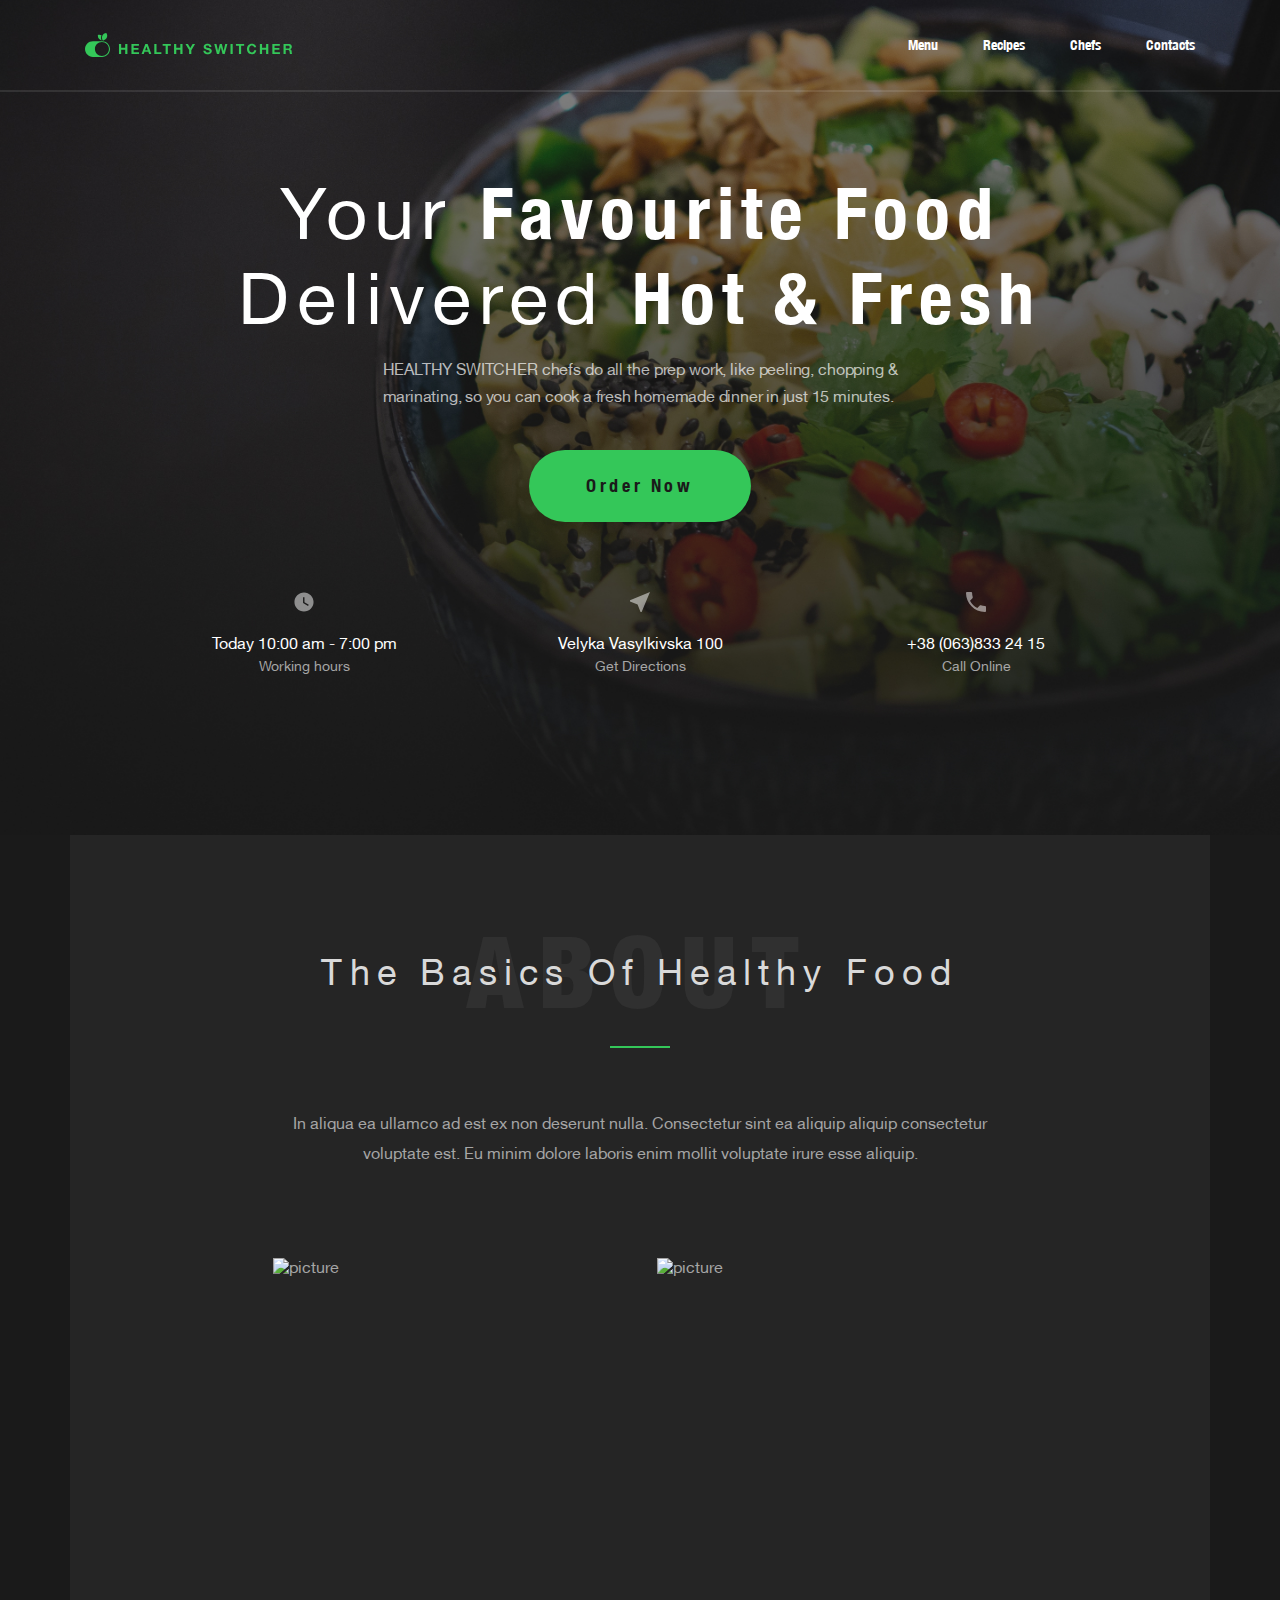
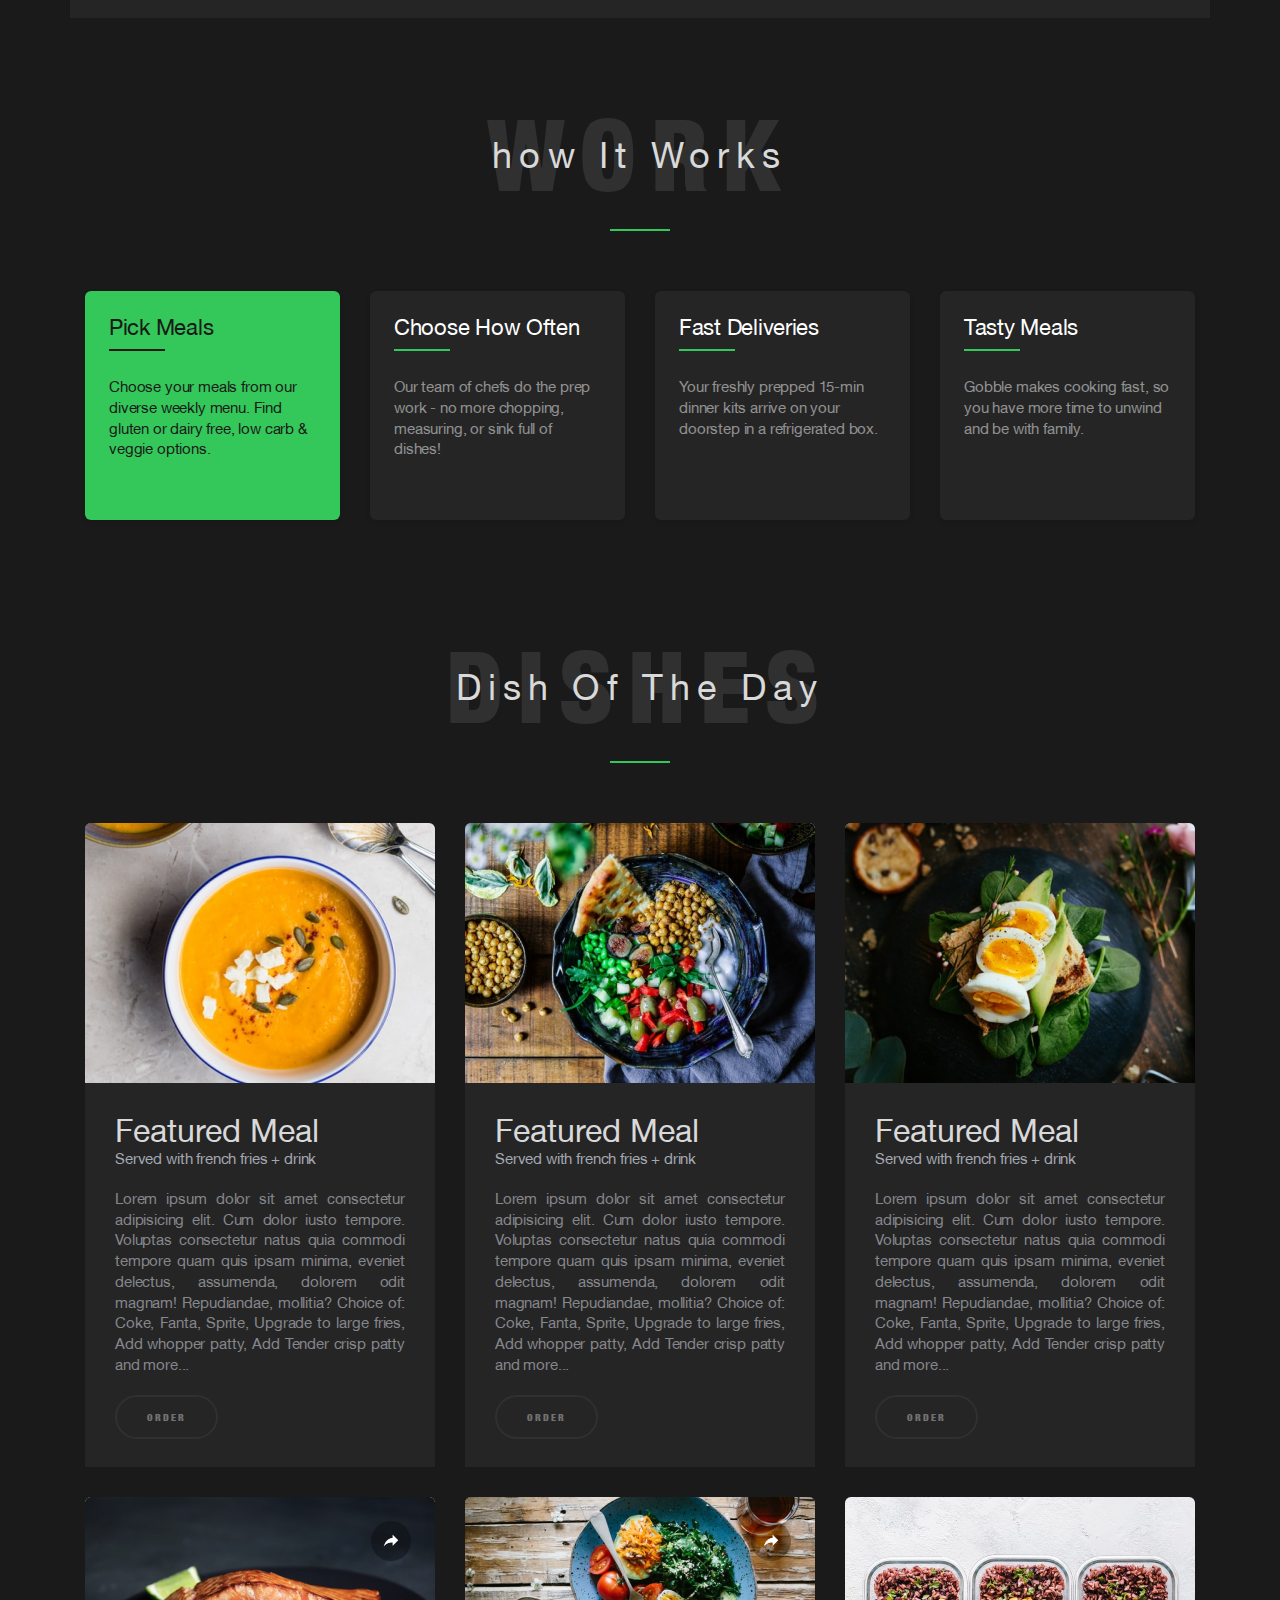
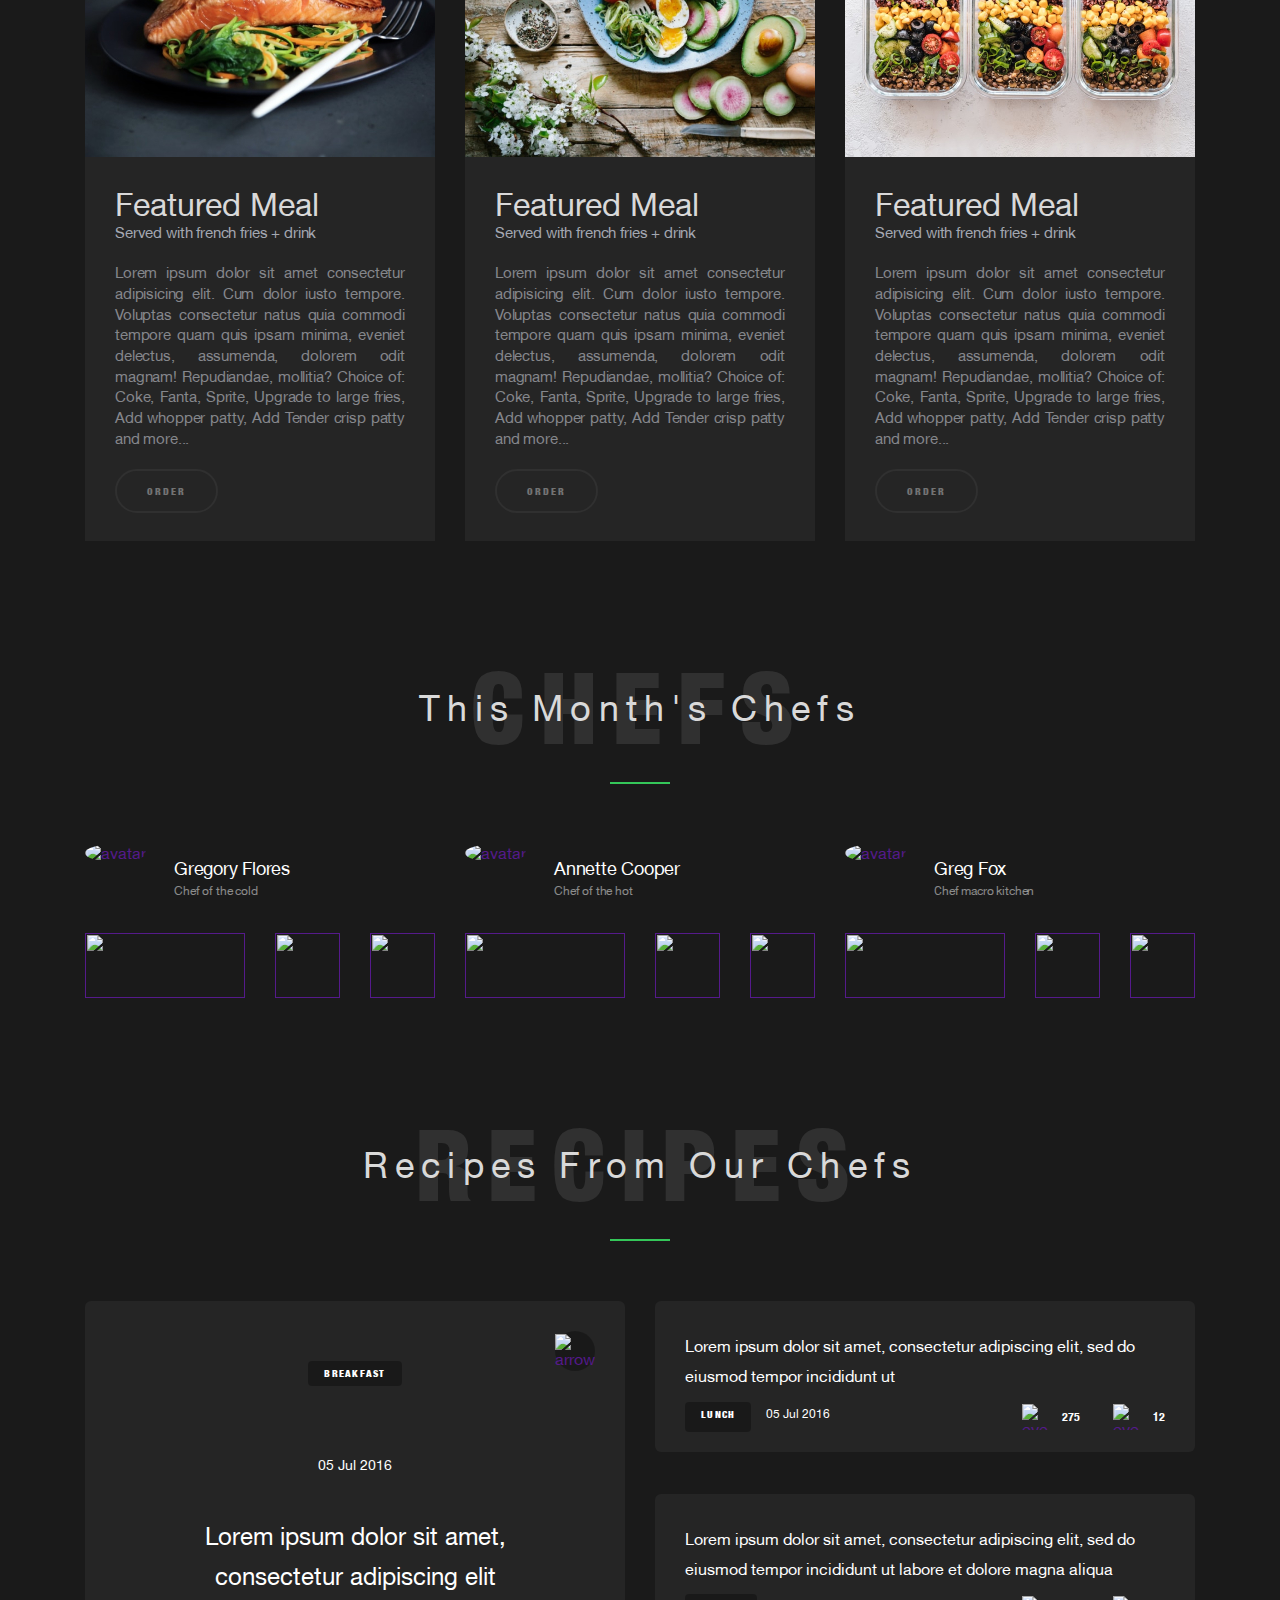
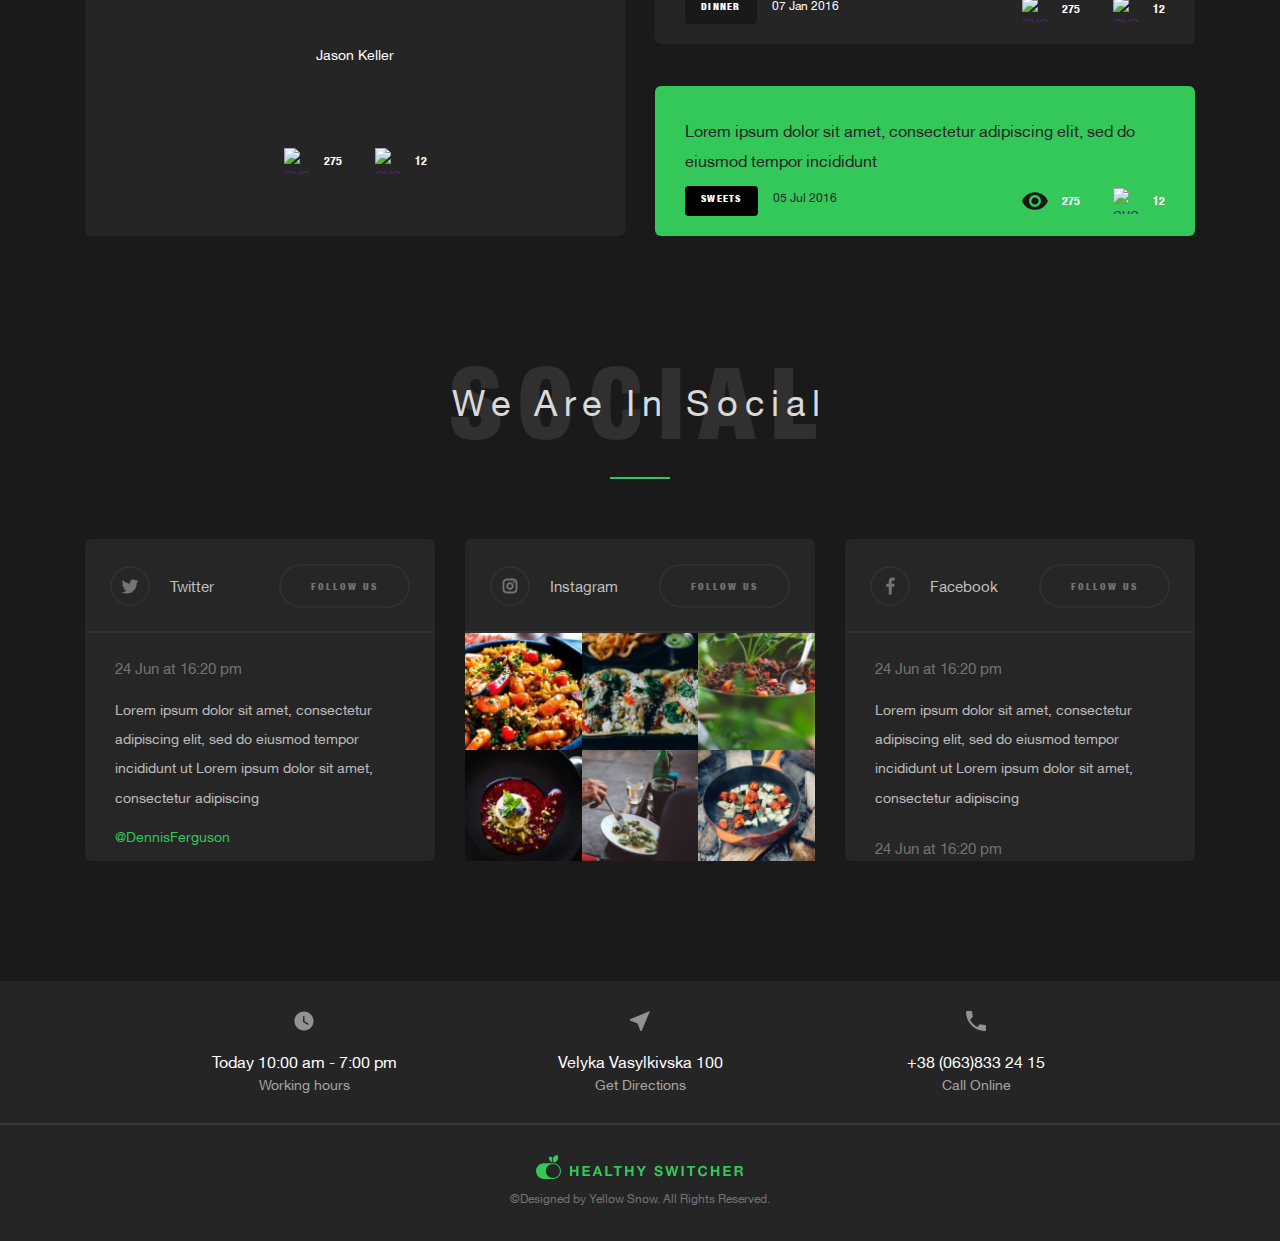
==== commit dc366cca: "Remaked section recipes. Apdated block 'meal' with responsive design" ====
--- a/index.html
+++ b/index.html
@@ -1,19 +1,22 @@
 <!DOCTYPE html>
 <html lang="en">
+
 <head>
    <meta charset="UTF-8">
    <meta http-equiv="X-UA-Compatible" content="IE=edge">
    <meta name="viewport" content="width=device-width, initial-scale=1.0">
-   <title>HEALTHY SWITCHER</title>
+   <title>HEALTHY MODE</title>
    <link rel="stylesheet" href="css/style.css">
 </head>
+
 <body>
    <div class="wrapper">
-
       <header class="header">
          <div class="header__container">
             <div class="header__logo">
-               <a class="logo" href=""><img src="images/header/logo.svg" alt="Logo" class="logo__img"></a>
+               <a class="logo" href="">
+                  <img class="logo__img" src="images/header/logo.svg" alt="logo">
+               </a>
             </div>
             <nav class="menu">
                <ul class="menu-items">
@@ -31,29 +34,30 @@
          <section class="presentation">
             <div class="presentation__container">
                <div class="presentation__body">
-                  <h1 class="presentation__title">Your <span>favourite food</span> delivered <span>hot & fresh</span></h1>
-                  <p class="presentation__text">HEALTHY SWITCHER chefs do all the prep work, like peeling, chopping & marinating, so you can cook a fresh homemade dinner in just 15 minutes.</p>      
-                  <a href="" class="presentation__button button">Order now</a>  
+                  <h1 class="presentation__title">Your <span>favourite food</span> delivered <span>hot & fresh</span>
+                  </h1>
+                  <p class="presentation__text">HEALTHY SWITCHER chefs do all the prep work, like peeling, chopping & marinating, so you can cook a fresh homemade dinner in just 15 minutes.</p>
+                  <a href="" class="presentation__button button">Order now</a>
                </div>
                <div class="contacts">
                   <div class="contacts__body">
                      <div class="contacts__column">
-                        <img class="contacts__icon" src="images/main/presentation/icons/01.svg" width="20px" height="20px" alt="clock">
+                        <img class="contacts__icon" src="images/main/presentation/icons/01.svg" width="20" height="20" alt="clock">
                         <p class="contacts__value">Today 10:00 am - 7:00 pm</p>
                         <p class="contacts__text">Working hours</p>
                      </div>
                      <div class="contacts__column">
-                        <img class="contacts__icon" src="images/main/presentation/icons/02.svg" width="20px" height="20px" alt="clock">
+                        <img class="contacts__icon" src="images/main/presentation/icons/02.svg" width="20" height="20" alt="clock">
                         <p class="contacts__value">Velyka Vasylkivska 100</p>
                         <p class="contacts__text">Get Directions</p>
                      </div>
                      <div class="contacts__column">
-                        <img class="contacts__icon" src="images/main/presentation/icons/03.svg" width="20px" height="20px" alt="clock">
+                        <img class="contacts__icon" src="images/main/presentation/icons/03.svg" width="20" height="20" alt="clock">
                         <p class="contacts__value">+38 (063)833 24 15</p>
                         <p class="contacts__text">Call Online</p>
                      </div>
                   </div>
-               </div> 
+               </div>
             </div>
          </section>
 
@@ -65,7 +69,9 @@
                </div>
 
                <div class="about__body">
-                  <p class="about__text">In aliqua ea ullamco ad est ex non deserunt nulla. Consectetur sint ea aliquip aliquip consectetur voluptate est. Eu minim dolore laboris enim mollit voluptate irure esse aliquip.</p>
+                  <p class="about__text">In aliqua ea ullamco ad est ex non deserunt nulla. Consectetur sint ea aliquip
+                     aliquip consectetur voluptate est. Eu minim dolore laboris enim mollit voluptate irure esse
+                     aliquip.</p>
                   <div class="about__images">
                      <div class="about__item">
                         <div class="about__image-box">
@@ -79,7 +85,6 @@
                      </div>
                   </div>
                </div>
-
             </div>
          </section>
 
@@ -95,29 +100,33 @@
                   <div class="work__item">
                      <a href="" class="item-work active">
                         <h4 class="item-work__title">Pick meals</h4>
-                        <p class="item-work__text">Choose your meals from our diverse weekly menu. Find gluten or dairy free, low carb & veggie options.</p>
+                        <p class="item-work__text">Choose your meals from our diverse weekly menu. Find gluten or dairy
+                           free, low carb & veggie options.</p>
                      </a>
                   </div>
                   <div class="work__item">
                      <a href="" class="item-work">
                         <h4 class="item-work__title">Choose how often</h4>
-                        <p class="item-work__text">Our team of chefs do the prep work - no more chopping, measuring, or sink full of dishes!</p>
+                        <p class="item-work__text">Our team of chefs do the prep work - no more chopping, measuring, or
+                           sink full of dishes!</p>
                      </a>
                   </div>
                   <div class="work__item">
                      <a href="" class="item-work">
                         <h4 class="item-work__title">Fast deliveries</h4>
-                        <p class="item-work__text">Your freshly prepped 15-min dinner kits arrive on your doorstep in a refrigerated box.</p>
+                        <p class="item-work__text">Your freshly prepped 15-min dinner kits arrive on your doorstep in a
+                           refrigerated box.</p>
                      </a>
                   </div>
                   <div class="work__item">
                      <a href="" class="item-work">
                         <h4 class="item-work__title">Tasty meals</h4>
-                        <p class="item-work__text">Gobble makes cooking fast, so you have more time to unwind and be with family.</p>
+                        <p class="item-work__text">Gobble makes cooking fast, so you have more time to unwind and be
+                           with family.</p>
                      </a>
-                  </div>               
-               </div>
-               
+                  </div>
+               </div>
+
             </div>
          </section>
 
@@ -137,16 +146,20 @@
                         <div class="card-dishes__body">
                            <div class="card-dishes__titles">
                               <a class="card-dishes__title" href="">Featured Meal</a>
-                              <p class="card-dishes__subtitle">Served with french fries + drink</p>   
-                           </div>
-                           <p class="card-dishes__text">Lorem ipsum dolor sit amet consectetur adipisicing elit. Cum dolor iusto tempore. Voluptas consectetur natus quia commodi tempore quam quis ipsam minima, eveniet delectus, assumenda, dolorem odit magnam! Repudiandae, mollitia? Choice of: Coke, Fanta, Sprite, Upgrade to large fries, Add whopper patty, Add Tender crisp patty and more...</p>
+                              <p class="card-dishes__subtitle">Served with french fries + drink</p>
+                           </div>
+                           <p class="card-dishes__text">Lorem ipsum dolor sit amet consectetur adipisicing elit. Cum
+                              dolor iusto tempore. Voluptas consectetur natus quia commodi tempore quam quis ipsam
+                              minima, eveniet delectus, assumenda, dolorem odit magnam! Repudiandae, mollitia? Choice
+                              of: Coke, Fanta, Sprite, Upgrade to large fries, Add whopper patty, Add Tender crisp patty
+                              and more...</p>
                            <div class="rating">
                               <!-- <div class="rating__stars"></div> -->
-                              <a href="" class="rating__button button-order">Order</a>
-                           </div>
-                        </div>
-                     </div>
-                  </div>               
+                              <a href="" class="rating__button button-dark">Order</a>
+                           </div>
+                        </div>
+                     </div>
+                  </div>
                   <div class="dishes__card">
                      <div class="card-dishes">
                         <a href="" class="card-dishes__image-box">
@@ -156,16 +169,20 @@
                         <div class="card-dishes__body">
                            <div class="card-dishes__titles">
                               <a class="card-dishes__title" href="">Featured Meal</a>
-                              <p class="card-dishes__subtitle">Served with french fries + drink</p>   
-                           </div>
-                           <p class="card-dishes__text">Lorem ipsum dolor sit amet consectetur adipisicing elit. Cum dolor iusto tempore. Voluptas consectetur natus quia commodi tempore quam quis ipsam minima, eveniet delectus, assumenda, dolorem odit magnam! Repudiandae, mollitia? Choice of: Coke, Fanta, Sprite, Upgrade to large fries, Add whopper patty, Add Tender crisp patty and more...</p>
+                              <p class="card-dishes__subtitle">Served with french fries + drink</p>
+                           </div>
+                           <p class="card-dishes__text">Lorem ipsum dolor sit amet consectetur adipisicing elit. Cum
+                              dolor iusto tempore. Voluptas consectetur natus quia commodi tempore quam quis ipsam
+                              minima, eveniet delectus, assumenda, dolorem odit magnam! Repudiandae, mollitia? Choice
+                              of: Coke, Fanta, Sprite, Upgrade to large fries, Add whopper patty, Add Tender crisp patty
+                              and more...</p>
                            <div class="rating">
                               <!-- <div class="rating__stars"></div> -->
-                              <a href="" class="rating__button button-order">Order</a>
-                           </div>
-                        </div>
-                     </div>
-                  </div>               
+                              <a href="" class="rating__button button-dark">Order</a>
+                           </div>
+                        </div>
+                     </div>
+                  </div>
                   <div class="dishes__card">
                      <div class="card-dishes">
                         <a href="" class="card-dishes__image-box">
@@ -175,16 +192,20 @@
                         <div class="card-dishes__body">
                            <div class="card-dishes__titles">
                               <a class="card-dishes__title" href="">Featured Meal</a>
-                              <p class="card-dishes__subtitle">Served with french fries + drink</p>   
-                           </div>
-                           <p class="card-dishes__text">Lorem ipsum dolor sit amet consectetur adipisicing elit. Cum dolor iusto tempore. Voluptas consectetur natus quia commodi tempore quam quis ipsam minima, eveniet delectus, assumenda, dolorem odit magnam! Repudiandae, mollitia? Choice of: Coke, Fanta, Sprite, Upgrade to large fries, Add whopper patty, Add Tender crisp patty and more...</p>
+                              <p class="card-dishes__subtitle">Served with french fries + drink</p>
+                           </div>
+                           <p class="card-dishes__text">Lorem ipsum dolor sit amet consectetur adipisicing elit. Cum
+                              dolor iusto tempore. Voluptas consectetur natus quia commodi tempore quam quis ipsam
+                              minima, eveniet delectus, assumenda, dolorem odit magnam! Repudiandae, mollitia? Choice
+                              of: Coke, Fanta, Sprite, Upgrade to large fries, Add whopper patty, Add Tender crisp patty
+                              and more...</p>
                            <div class="rating">
                               <!-- <div class="rating__stars"></div> -->
-                              <a href="" class="rating__button button-order">Order</a>
-                           </div>
-                        </div>
-                     </div>
-                  </div>               
+                              <a href="" class="rating__button button-dark">Order</a>
+                           </div>
+                        </div>
+                     </div>
+                  </div>
                   <div class="dishes__card">
                      <div class="card-dishes">
                         <a href="" class="card-dishes__image-box">
@@ -194,16 +215,20 @@
                         <div class="card-dishes__body">
                            <div class="card-dishes__titles">
                               <a class="card-dishes__title" href="">Featured Meal</a>
-                              <p class="card-dishes__subtitle">Served with french fries + drink</p>   
-                           </div>
-                           <p class="card-dishes__text">Lorem ipsum dolor sit amet consectetur adipisicing elit. Cum dolor iusto tempore. Voluptas consectetur natus quia commodi tempore quam quis ipsam minima, eveniet delectus, assumenda, dolorem odit magnam! Repudiandae, mollitia? Choice of: Coke, Fanta, Sprite, Upgrade to large fries, Add whopper patty, Add Tender crisp patty and more...</p>
+                              <p class="card-dishes__subtitle">Served with french fries + drink</p>
+                           </div>
+                           <p class="card-dishes__text">Lorem ipsum dolor sit amet consectetur adipisicing elit. Cum
+                              dolor iusto tempore. Voluptas consectetur natus quia commodi tempore quam quis ipsam
+                              minima, eveniet delectus, assumenda, dolorem odit magnam! Repudiandae, mollitia? Choice
+                              of: Coke, Fanta, Sprite, Upgrade to large fries, Add whopper patty, Add Tender crisp patty
+                              and more...</p>
                            <div class="rating">
                               <!-- <div class="rating__stars"></div> -->
-                              <a href="" class="rating__button button-order">Order</a>
-                           </div>
-                        </div>
-                     </div>
-                  </div>               
+                              <a href="" class="rating__button button-dark">Order</a>
+                           </div>
+                        </div>
+                     </div>
+                  </div>
                   <div class="dishes__card">
                      <div class="card-dishes">
                         <a href="" class="card-dishes__image-box">
@@ -213,16 +238,20 @@
                         <div class="card-dishes__body">
                            <div class="card-dishes__titles">
                               <a class="card-dishes__title" href="">Featured Meal</a>
-                              <p class="card-dishes__subtitle">Served with french fries + drink</p>   
-                           </div>
-                           <p class="card-dishes__text">Lorem ipsum dolor sit amet consectetur adipisicing elit. Cum dolor iusto tempore. Voluptas consectetur natus quia commodi tempore quam quis ipsam minima, eveniet delectus, assumenda, dolorem odit magnam! Repudiandae, mollitia? Choice of: Coke, Fanta, Sprite, Upgrade to large fries, Add whopper patty, Add Tender crisp patty and more...</p>
+                              <p class="card-dishes__subtitle">Served with french fries + drink</p>
+                           </div>
+                           <p class="card-dishes__text">Lorem ipsum dolor sit amet consectetur adipisicing elit. Cum
+                              dolor iusto tempore. Voluptas consectetur natus quia commodi tempore quam quis ipsam
+                              minima, eveniet delectus, assumenda, dolorem odit magnam! Repudiandae, mollitia? Choice
+                              of: Coke, Fanta, Sprite, Upgrade to large fries, Add whopper patty, Add Tender crisp patty
+                              and more...</p>
                            <div class="rating">
                               <!-- <div class="rating__stars"></div> -->
-                              <a href="" class="rating__button button-order">Order</a>
-                           </div>
-                        </div>
-                     </div>
-                  </div>               
+                              <a href="" class="rating__button button-dark">Order</a>
+                           </div>
+                        </div>
+                     </div>
+                  </div>
                   <div class="dishes__card">
                      <div class="card-dishes">
                         <a href="" class="card-dishes__image-box">
@@ -232,16 +261,20 @@
                         <div class="card-dishes__body">
                            <div class="card-dishes__titles">
                               <a class="card-dishes__title" href="">Featured Meal</a>
-                              <p class="card-dishes__subtitle">Served with french fries + drink</p>   
-                           </div>
-                           <p class="card-dishes__text">Lorem ipsum dolor sit amet consectetur adipisicing elit. Cum dolor iusto tempore. Voluptas consectetur natus quia commodi tempore quam quis ipsam minima, eveniet delectus, assumenda, dolorem odit magnam! Repudiandae, mollitia? Choice of: Coke, Fanta, Sprite, Upgrade to large fries, Add whopper patty, Add Tender crisp patty and more...</p>
+                              <p class="card-dishes__subtitle">Served with french fries + drink</p>
+                           </div>
+                           <p class="card-dishes__text">Lorem ipsum dolor sit amet consectetur adipisicing elit. Cum
+                              dolor iusto tempore. Voluptas consectetur natus quia commodi tempore quam quis ipsam
+                              minima, eveniet delectus, assumenda, dolorem odit magnam! Repudiandae, mollitia? Choice
+                              of: Coke, Fanta, Sprite, Upgrade to large fries, Add whopper patty, Add Tender crisp patty
+                              and more...</p>
                            <div class="rating">
                               <!-- <div class="rating__stars"></div> -->
-                              <a href="" class="rating__button button-order">Order</a>
-                           </div>
-                        </div>
-                     </div>
-                  </div>               
+                              <a href="" class="rating__button button-dark">Order</a>
+                           </div>
+                        </div>
+                     </div>
+                  </div>
                </div>
             </div>
          </section>
@@ -258,7 +291,8 @@
                      <div class="item-chef">
                         <a href="" class="item-chef__author">
                            <div class="item-chef__avatar-box">
-                              <img class="item-chef__avatar-img" src="images/main/chefs/authors/avatar01.jpg" alt="avatar">
+                              <img class="item-chef__avatar-img" src="images/main/chefs/authors/avatar01.png"
+                                 alt="avatar">
                            </div>
                            <div class="item-chef__info">
                               <p class="item-chef__name">Gregory Flores</p>
@@ -286,7 +320,8 @@
                      <div class="item-chef">
                         <a href="" class="item-chef__author">
                            <div class="item-chef__avatar-box">
-                              <img class="item-chef__avatar-img" src="images/main/chefs/authors/avatar02.jpg" alt="avatar">
+                              <img class="item-chef__avatar-img" src="images/main/chefs/authors/avatar02.png"
+                                 alt="avatar">
                            </div>
                            <div class="item-chef__info">
                               <p class="item-chef__name">Annette Cooper</p>
@@ -305,7 +340,7 @@
                               <div class="chef-galery__image-box">
                                  <img class="chef-galery__img" src="images/main//chefs/hot/03.jpg" alt="">
                               </div>
-                           
+
                            </div>
                         </a>
 
@@ -316,7 +351,8 @@
                      <div class="item-chef">
                         <a href="" class="item-chef__author">
                            <div class="item-chef__avatar-box">
-                              <img class="item-chef__avatar-img" src="images/main/chefs/authors/avatar03.jpg" alt="avatar">
+                              <img class="item-chef__avatar-img" src="images/main/chefs/authors/avatar03.png"
+                                 alt="avatar">
                            </div>
                            <div class="item-chef__info">
                               <p class="item-chef__name">Greg Fox</p>
@@ -341,9 +377,8 @@
                      </div>
                   </div>
                </div>
-
-            </div>
-         </section>     
+            </div>
+         </section>
 
          <section class="recipes">
             <div class="recipes__container">
@@ -351,12 +386,15 @@
                   <h2 class="double-title__title">Recipes</h2>
                   <h3 class="double-title__subtitle">Recipes From Our Chefs</h3>
                </div>
+
                <div class="recipes__content">
 
                   <div class="recipes__column">
                      <div class="column-big">
-                        <a href="" class="column-big__arrow"><img src="images/main/recipes/icons/arrow.svg" alt="arrow" class="column-big__link-arrow"></a>
-                        <div class="column-big__breakfast meal">
+                        <a href="" class="column-big__link-arrow">
+                           <img src="images/main/recipes/icons/arrow.svg" alt="arrow" class="column-big__img-arrow">
+                        </a>
+                        <div class="meal meal_breakfast">
                            <div class="meal__label">
                               <p class="meal__name">breakfast</p>
                               <p class="meal__data">05 Jul 2016</p>
@@ -369,95 +407,89 @@
 
                            <div class="views">
                               <a href="" class="views__link">
-                                 <img class="views__image" src="images/main/recipes/icons/eye.svg" alt="eye" width="26px" height="26px">
+                                 <img class="views__image" src="images/main/recipes/icons/eye.svg" alt="eye" width="26" height="26">
                                  <span class="views__prop">275</span>
                               </a>
                               <a href="" class="views__link">
-                                 <img class="views__comments" src="images/main/recipes/icons/comments.svg" alt="eye" width="26px" height="26px">
+                                 <img class="views__comments" src="images/main/recipes/icons/comments.svg" alt="eye" width="26" height="26">
                                  <span class="views__prop">12</span>
                               </a>
                            </div>
-
-                        </div>                  
-                     </div>              
+                        </div>
+                     </div>
                   </div>
 
                   <div class="recipes__column">
-                     <div class="column-triple">
-                        <div class="column-triple__lunch meal">
-
+                     <div class="side-columns">
+
+                        <div class="meal meal_lunch">
+                           <a href="" class="meal__block-text">
+                              <p class="meal__text">Lorem ipsum dolor sit amet, consectetur adipiscing elit, sed do eiusmod tempor incididunt ut</p>
+                           </a>
                            <div class="meal__label">
                               <p class="meal__name">lunch</p>
                               <p class="meal__data">05 Jul 2016</p>
                            </div>
-
+                           <div class="views">
+                              <a href="" class="views__link">
+                                 <img class="views__image" src="images/main/recipes/icons/eye.svg" alt="eye" width="26" height="26">
+                                 <span class="views__prop">275</span>
+                              </a>
+                              <a href="" class="views__link">
+                                 <img class="views__comments" src="images/main/recipes/icons/comments.svg" alt="eye"
+                                    width="26" height="26">
+                                 <span class="views__prop">12</span>
+                              </a>
+                           </div>
+                        </div>
+
+                        <div class="meal meal_dinner">
                            <a href="" class="meal__block-text">
-                              <p class="meal__text">Lorem ipsum dolor sit amet, consectetur adipiscing elit, sed do eiusmod tempor incididunt ut</p>
+                              <p class="meal__text">Lorem ipsum dolor sit amet, consectetur adipiscing elit, sed do eiusmod tempor incididunt ut labore et dolore magna aliqua</p>
                            </a>
-
-                           <div class="views">
-                              <a href="" class="views__link">
-                                 <img class="views__image" src="images/main/recipes/icons/eye.svg" alt="eye" width="26px" height="26px">
-                                 <span class="views__prop">275</span>
-                              </a>
-                              <a href="" class="views__link">
-                                 <img class="views__comments" src="images/main/recipes/icons/comments.svg" alt="eye" width="26px" height="26px">
-                                 <span class="views__prop">12</span>
-                              </a>
-                           </div>
-
-                        </div>
-                        <div class="column-triple__dinner meal">
-
                            <div class="meal__label">
                               <p class="meal__name">dinner</p>
                               <p class="meal__data">07 Jan 2016</p>
                            </div>
-
+                           <div class="views">
+                              <a href="" class="views__link">
+                                 <img class="views__image" src="images/main/recipes/icons/eye.svg" alt="eye" width="26" height="26">
+                                 <span class="views__prop">275</span>
+                              </a>
+                              <a href="" class="views__link">
+                                 <img class="views__comments" src="images/main/recipes/icons/comments.svg" alt="eye" width="26" height="26">
+                                 <span class="views__prop">12</span>
+                              </a>
+                           </div>
+                        </div>
+
+                        <div class="meal meal_sweets active">
                            <a href="" class="meal__block-text">
-                              <p class="meal__text">Lorem ipsum dolor sit amet, consectetur adipiscing elit, sed do eiusmod tempor incididunt ut labore et dolore magna aliqua</p>
+                              <p class="meal__text">Lorem ipsum dolor sit amet, consectetur adipiscing elit, sed do
+                                 eiusmod tempor incididunt</p>
                            </a>
-
-                           <div class="views">
-                              <a href="" class="views__link">
-                                 <img class="views__image" src="images/main/recipes/icons/eye.svg" alt="eye" width="26px" height="26px">
-                                 <span class="views__prop">275</span>
-                              </a>
-                              <a href="" class="views__link">
-                                 <img class="views__comments" src="images/main/recipes/icons/comments.svg" alt="eye" width="26px" height="26px">
-                                 <span class="views__prop">12</span>
-                              </a>
-                           </div>
-
-                        </div>
-                        <div class="column-triple__sweets meal meal_green">
-
                            <div class="meal__label">
                               <p class="meal__name">sweets</p>
                               <p class="meal__data">05 Jul 2016</p>
                            </div>
-
-                           <a href="" class="meal__block-text">
-                              <p class="meal__text">Lorem ipsum dolor sit amet, consectetur adipiscing elit, sed do eiusmod tempor incididunt</p>
-                           </a>
-
                            <div class="views">
                               <a href="" class="views__link">
-                                 <img class="views__image" src="images/main/recipes/icons/eye_black.svg" alt="eye" width="26px" height="26px">
+                                 <img class="views__image" src="images/main/recipes/icons/eye_black.svg" alt="eye" width="26" height="26">
                                  <span class="views__prop">275</span>
                               </a>
                               <a href="" class="views__link">
-                                 <img class="views__comments" src="images/main/recipes/icons/comments_black.svg" alt="eye" width="26px" height="26px">
+                                 <img class="views__comments" src="images/main/recipes/icons/comments_black.svg" alt="eye" width="26" height="26">
                                  <span class="views__prop">12</span>
                               </a>
                            </div>
 
                         </div>
-                     </div>
-                  </div>
-                                      
-               </div>
-               
+
+                     </div>
+                  </div>
+
+               </div>
+
             </div>
          </section>
 
@@ -472,26 +504,29 @@
                   <div class="social__item">
                      <div class="item-social twitter">
                         <div class="item-social__header">
-                           <div class="item-social__logo">
+                           <a href="" class="item-social__logo">
                               <div class="item-social__logo-box">
-                                 <img class="item-social__logo-img" src="images/main/social/icons/twitter.svg" alt="logo-twitter" >
+                                 <img class="item-social__logo-img" src="images/main/social/icons/twitter.svg"
+                                    alt="logo-twitter">
                               </div>
                               <h3 class="item-social__title">Twitter</h3>
-                           </div>
+                           </a>
                            <div class="item-social__link">
-                              <a href="" class="link-dark">Follow us</a>
+                              <a href="" class="button-dark">Follow us</a>
                            </div>
                         </div>
                         <div class="item-social__body">
                            <div class="item-social__post">
                               <p class="item-social__date">24 Jun at 16:20 pm</p>
-                              <p class="item-social__text">Lorem ipsum dolor sit amet, consectetur adipiscing elit, sed do eiusmod tempor incididunt ut Lorem ipsum dolor sit amet, consectetur adipiscing</p>
-                              <div class="item-social__author">@DennisFerguson</div>   
+                              <p class="item-social__text">Lorem ipsum dolor sit amet, consectetur adipiscing elit, sed
+                                 do eiusmod tempor incididunt ut Lorem ipsum dolor sit amet, consectetur adipiscing</p>
+                              <div class="item-social__author">@DennisFerguson</div>
                            </div>
                            <div class="item-social__post">
                               <p class="item-social__date">24 Jun at 16:20 pm</p>
-                              <p class="item-social__text">Lorem ipsum dolor sit amet, consectetur adipiscing elit, sed do eiusmod tempor incididunt ut Lorem ipsum dolor sit amet, consectetur adipiscing</p>
-                              <div class="item-social__author">@DennisFerguson</div>   
+                              <p class="item-social__text">Lorem ipsum dolor sit amet, consectetur adipiscing elit, sed
+                                 do eiusmod tempor incididunt ut Lorem ipsum dolor sit amet, consectetur adipiscing</p>
+                              <div class="item-social__author">@DennisFerguson</div>
                            </div>
                         </div>
                      </div>
@@ -500,41 +535,42 @@
                   <div class="social__item">
                      <div class="item-social instagram">
                         <div class="item-social__header">
-                           <div class="item-social__logo">
+                           <a href="" class="item-social__logo">
                               <div class="item-social__logo-box">
-                                 <img src="images/main/social/icons/instagram.svg" alt="logo-instagram" class="item-social__logo-img">
+                                 <img src="images/main/social/icons/instagram.svg" alt="logo-instagram"
+                                    class="item-social__logo-img">
                               </div>
                               <h3 class="item-social__title">Instagram</h3>
-                           </div>
+                           </a>
                            <div class="item-social__link">
-                              <a href="" class="link-dark">Follow us</a>
+                              <a href="" class="button-dark">Follow us</a>
                            </div>
                         </div>
                         <div class="item-social__body item-social__body_insta">
                            <div class="item-social__image-box">
                               <img src="images/main/social/insta/01.jpg" alt="" class="item-social__img-insta">
-                           </div>                           
+                           </div>
                            <div class="item-social__image-box">
                               <img src="images/main/social/insta/02.jpg" alt="" class="item-social__img-insta">
-                           </div>                           
+                           </div>
                            <div class="item-social__image-box">
                               <img src="images/main/social/insta/03.jpg" alt="" class="item-social__img-insta">
-                           </div>                           
+                           </div>
                            <div class="item-social__image-box">
                               <img src="images/main/social/insta/04.jpg" alt="" class="item-social__img-insta">
-                           </div>                           
+                           </div>
                            <div class="item-social__image-box">
                               <img src="images/main/social/insta/05.jpg" alt="" class="item-social__img-insta">
-                           </div>                           
+                           </div>
                            <div class="item-social__image-box">
                               <img src="images/main/social/insta/06.jpg" alt="" class="item-social__img-insta">
-                           </div>                           
+                           </div>
                            <div class="item-social__image-box">
                               <img src="images/main/social/insta/05.jpg" alt="" class="item-social__img-insta">
-                           </div>                           
+                           </div>
                            <div class="item-social__image-box">
                               <img src="images/main/social/insta/06.jpg" alt="" class="item-social__img-insta">
-                           </div>                           
+                           </div>
                         </div>
                      </div>
                   </div>
@@ -542,22 +578,25 @@
                   <div class="social__item">
                      <div class="item-social facebook">
                         <div class="item-social__header">
-                           <div class="item-social__logo">
+                           <a href="" class="item-social__logo">
                               <div class="item-social__logo-box">
-                                 <img src="images/main/social/icons/facebook.svg" alt="logo-twitter" class="item-social__logo-img">
+                                 <img src="images/main/social/icons/facebook.svg" alt="logo-twitter"
+                                    class="item-social__logo-img">
                               </div>
                               <h3 class="item-social__title">Facebook</h3>
-                           </div>
-                           <a href="" class="item-social__link link-dark">Follow us</a>
+                           </a>
+                           <a href="" class="item-social__link button-dark">Follow us</a>
                         </div>
                         <div class="item-social__body">
                            <div class="item-social__post">
                               <p class="item-social__date">24 Jun at 16:20 pm</p>
-                              <p class="item-social__text">Lorem ipsum dolor sit amet, consectetur adipiscing elit, sed do eiusmod tempor incididunt ut Lorem ipsum dolor sit amet, consectetur adipiscing</p>
+                              <p class="item-social__text">Lorem ipsum dolor sit amet, consectetur adipiscing elit, sed
+                                 do eiusmod tempor incididunt ut Lorem ipsum dolor sit amet, consectetur adipiscing</p>
                            </div>
                            <div class="item-social__post">
                               <p class="item-social__date">24 Jun at 16:20 pm</p>
-                              <p class="item-social__text">Lorem ipsum dolor sit amet, consectetur adipiscing elit, sed do eiusmod tempor incididunt ut Lorem ipsum dolor sit amet, consectetur adipiscing</p>
+                              <p class="item-social__text">Lorem ipsum dolor sit amet, consectetur adipiscing elit, sed
+                                 do eiusmod tempor incididunt ut Lorem ipsum dolor sit amet, consectetur adipiscing</p>
                            </div>
                         </div>
                      </div>
@@ -574,17 +613,17 @@
             <div class="contacts">
                <div class="contacts__body">
                   <div class="contacts__column">
-                     <img class="contacts__icon" src="images/main/presentation/icons/01.svg" width="20px" height="20px" alt="clock">
+                     <img class="contacts__icon" src="images/main/presentation/icons/01.svg" width="20" height="20" alt="clock">
                      <p class="contacts__value">Today 10:00 am - 7:00 pm</p>
                      <p class="contacts__text">Working hours</p>
                   </div>
                   <div class="contacts__column">
-                     <img class="contacts__icon" src="images/main/presentation/icons/02.svg" width="20px" height="20px" alt="clock">
+                     <img class="contacts__icon" src="images/main/presentation/icons/02.svg" width="20" height="20" alt="clock">
                      <p class="contacts__value">Velyka Vasylkivska 100</p>
                      <p class="contacts__text">Get Directions</p>
                   </div>
                   <div class="contacts__column">
-                     <img class="contacts__icon" src="images/main/presentation/icons/03.svg" width="20px" height="20px" alt="clock">
+                     <img class="contacts__icon" src="images/main/presentation/icons/03.svg" width="20" height="20" alt="clock">
                      <p class="contacts__value">+38 (063)833 24 15</p>
                      <p class="contacts__text">Call Online</p>
                   </div>
@@ -593,13 +632,14 @@
          </div>
          <div class="footer__logo">
             <a class="logo" href="">
-               <img src="images/header/logo.svg" alt="Logo" class="logo">
+               <img class="logo__img" src="images/header/logo.svg" alt="logo">
             </a>
-            <p class="footer__copy">&copy Designed by Yellow Snow. All Rights Reserved.</p>
+            <p class="footer__copy">&copy;Designed by Yellow Snow. All Rights Reserved.</p>
          </div>
       </footer>
 
    </div>
    <script src="js/class.js"></script>
 </body>
+
 </html>--- a/css/style.css
+++ b/css/style.css
@@ -32,7 +32,8 @@
   margin: 0;
   padding: 0;
   border: 0;
-  box-sizing: border-box;
+  -webkit-box-sizing: border-box;
+          box-sizing: border-box;
 }
 
 a,
@@ -96,6 +97,8 @@
   color: #1A1A1A;
   text-transform: capitalize;
   padding: 25px 57px;
+  -webkit-transition: 0.3s ease;
+  -o-transition: 0.3s ease;
   transition: 0.3s ease;
 }
 .button:hover {
@@ -109,27 +112,7 @@
   }
 }
 
-.button-order,
-.button-order_gray {
-  display: inline-block;
-  background: #34C759;
-  color: #1A1A1A;
-  font-size: 11px;
-  font-weight: 900;
-  line-height: 1;
-  letter-spacing: 0.2em;
-  text-transform: capitalize;
-  padding: 14px 32px;
-  border-radius: 30px;
-  transition: 0.3s ease;
-}
-
-.button-order_gray {
-  background: #252525;
-  color: rgba(255, 255, 255, 0.5);
-}
-
-.link-dark {
+.button-dark {
   display: inline-block;
   text-align: center;
   font-weight: 900;
@@ -138,12 +121,19 @@
   letter-spacing: 0.2em;
   text-transform: uppercase;
   color: #737373;
-  padding: 15px 18px;
+  padding: 15px 30px;
   border: 2px solid #303030;
   border-radius: 30px;
-}
-
-.about,
+  -webkit-transition: 0.3s ease;
+  -o-transition: 0.3s ease;
+  transition: 0.3s ease;
+}
+.button-dark:hover {
+  background: #34C759;
+  color: #1A1A1A;
+}
+
+.about__container,
 .work,
 .dishes,
 .chefs,
@@ -152,7 +142,7 @@
   padding: 61px 0 30px 0;
 }
 @media (max-width: 1139.98px) {
-  .about,
+  .about__container,
 .work,
 .dishes,
 .chefs,
@@ -177,34 +167,55 @@
   }
 }
 .header__container {
-  display: flex;
-  flex-wrap: wrap;
+  display: -webkit-box;
+  display: -ms-flexbox;
+  display: flex;
+  -ms-flex-wrap: wrap;
+      flex-wrap: wrap;
   gap: 30px;
-  justify-content: space-between;
+  -webkit-box-pack: justify;
+      -ms-flex-pack: justify;
+          justify-content: space-between;
 }
 @media (max-width: 399px) {
   .header__container {
-    flex-direction: column;
-    align-items: center;
+    -webkit-box-orient: vertical;
+    -webkit-box-direction: normal;
+        -ms-flex-direction: column;
+            flex-direction: column;
+    -webkit-box-align: center;
+        -ms-flex-align: center;
+            align-items: center;
   }
 }
 .header__logo {
-  align-self: center;
+  -ms-flex-item-align: center;
+      align-self: center;
 }
 
 .menu {
-  display: flex;
-  align-items: center;
+  display: -webkit-box;
+  display: -ms-flexbox;
+  display: flex;
+  -webkit-box-align: center;
+      -ms-flex-align: center;
+          align-items: center;
 }
 
 .menu-items {
-  display: flex;
-  -moz-column-gap: 45px;
-       column-gap: 45px;
+  display: -webkit-box;
+  display: -ms-flexbox;
+  display: flex;
+  -webkit-column-gap: 45px;
+     -moz-column-gap: 45px;
+          column-gap: 45px;
 }
 @media (max-width: 767.98px) {
   .menu-items {
-    flex-direction: column;
+    -webkit-box-orient: vertical;
+    -webkit-box-direction: normal;
+        -ms-flex-direction: column;
+            flex-direction: column;
     row-gap: 20px;
   }
 }
@@ -216,6 +227,8 @@
 
 .menu-link {
   color: #ffffff;
+  -webkit-transition: 0.3s ease;
+  -o-transition: 0.3s ease;
   transition: 0.3s ease;
 }
 .menu-link:hover {
@@ -244,9 +257,16 @@
   }
 }
 .presentation__body {
-  display: flex;
-  flex-direction: column;
-  align-items: center;
+  display: -webkit-box;
+  display: -ms-flexbox;
+  display: flex;
+  -webkit-box-orient: vertical;
+  -webkit-box-direction: normal;
+      -ms-flex-direction: column;
+          flex-direction: column;
+  -webkit-box-align: center;
+      -ms-flex-align: center;
+          align-items: center;
 }
 .presentation__body *:last-child {
   margin-bottom: 0px;
@@ -336,31 +356,50 @@
 .contacts__body {
   margin: 0 auto;
   max-width: 917px;
-  display: flex;
-  justify-content: space-between;
+  display: -webkit-box;
+  display: -ms-flexbox;
+  display: flex;
+  -webkit-box-pack: justify;
+      -ms-flex-pack: justify;
+          justify-content: space-between;
   row-gap: 30px;
 }
 @media (max-width: 767.98px) {
   .contacts__body {
-    flex-wrap: wrap;
+    -ms-flex-wrap: wrap;
+        flex-wrap: wrap;
   }
 }
 @media (max-width: 599.98px) {
   .contacts__body {
-    flex-direction: column;
+    -webkit-box-orient: vertical;
+    -webkit-box-direction: normal;
+        -ms-flex-direction: column;
+            flex-direction: column;
     row-gap: 30px;
   }
 }
 .contacts__column {
-  flex: 0 0 245px;
-  display: flex;
-  flex-direction: column;
-  align-items: center;
+  -webkit-box-flex: 0;
+      -ms-flex: 0 0 245px;
+          flex: 0 0 245px;
+  display: -webkit-box;
+  display: -ms-flexbox;
+  display: flex;
+  -webkit-box-orient: vertical;
+  -webkit-box-direction: normal;
+      -ms-flex-direction: column;
+          flex-direction: column;
+  -webkit-box-align: center;
+      -ms-flex-align: center;
+          align-items: center;
   padding: 0 15px;
 }
 @media (max-width: 767.98px) {
   .contacts__column {
-    flex: 0 0 50%;
+    -webkit-box-flex: 0;
+        -ms-flex: 0 0 50%;
+            flex: 0 0 50%;
   }
 }
 .contacts__icon {
@@ -382,11 +421,22 @@
 
 .double-title {
   position: relative;
-  display: flex;
-  flex-direction: column;
-  align-items: center;
-  justify-content: center;
-  margin-bottom: 59px;
+  display: -webkit-box;
+  display: -ms-flexbox;
+  display: flex;
+  -webkit-box-orient: vertical;
+  -webkit-box-direction: normal;
+      -ms-flex-direction: column;
+          flex-direction: column;
+  -webkit-box-align: center;
+      -ms-flex-align: center;
+          align-items: center;
+  -webkit-box-pack: center;
+      -ms-flex-pack: center;
+          justify-content: center;
+}
+.double-title:not(:last-child) {
+  padding-bottom: 60px;
 }
 .double-title::after {
   content: "";
@@ -401,13 +451,13 @@
   }
 }
 @media (max-width: 767.98px) {
-  .double-title {
-    margin-bottom: 40px;
+  .double-title:not(:last-child) {
+    padding-bottom: 40px;
   }
 }
 @media (max-width: 320px) {
-  .double-title {
-    margin-bottom: 30px;
+  .double-title:not(:last-child) {
+    padding-bottom: 30px;
   }
 }
 .double-title__title {
@@ -448,9 +498,78 @@
   }
 }
 
+.about__container {
+  padding-bottom: 90px;
+  background-color: #252525;
+}
+@media (max-width: 767.98px) {
+  .about__container {
+    padding-bottom: 30px;
+  }
+}
+.about__body {
+  max-width: 734px;
+  margin: 0 auto;
+}
+.about__body > *:not(:last-child) {
+  margin-bottom: 90px;
+}
+@media (max-width: 767.98px) {
+  .about__body > *:not(:last-child) {
+    margin-bottom: 30px;
+  }
+}
+.about__text {
+  line-height: 1.88;
+  color: #A6A6A6;
+  text-align: center;
+}
+.about__images {
+  display: -webkit-box;
+  display: -ms-flexbox;
+  display: flex;
+  row-gap: 30px;
+  margin: 0 -17px;
+}
+@media (max-width: 767.98px) {
+  .about__images {
+    -ms-flex-wrap: wrap;
+        flex-wrap: wrap;
+  }
+}
+.about__item {
+  -webkit-box-flex: 1;
+      -ms-flex: 1 0 50%;
+          flex: 1 0 50%;
+  padding: 0 17px;
+}
+@media (max-width: 549.98px) {
+  .about__item {
+    -webkit-box-flex: 1;
+        -ms-flex: 1 0 100%;
+            flex: 1 0 100%;
+  }
+}
+.about__image-box {
+  position: relative;
+  padding-bottom: 77.142%;
+}
+.about__img {
+  height: 100%;
+  width: 100%;
+  -o-object-fit: cover;
+     object-fit: cover;
+  -o-object-position: center;
+     object-position: center;
+  position: absolute;
+}
+
 .work__items {
-  display: flex;
-  flex-wrap: wrap;
+  display: -webkit-box;
+  display: -ms-flexbox;
+  display: flex;
+  -ms-flex-wrap: wrap;
+      flex-wrap: wrap;
   row-gap: 30px;
   margin: 0 -15px;
 }
@@ -460,7 +579,9 @@
   }
 }
 .work__item {
-  flex: 1 1 25%;
+  -webkit-box-flex: 1;
+      -ms-flex: 1 1 25%;
+          flex: 1 1 25%;
   padding: 0 15px;
 }
 @media (min-width: 1140px) {
@@ -480,7 +601,8 @@
   padding: 24px 24px 60px;
   background: #252525;
   color: rgba(255, 255, 255, 0.5);
-  box-shadow: 0px 2px 5px rgba(0, 0, 0, 0.1);
+  -webkit-box-shadow: 0px 2px 5px rgba(0, 0, 0, 0.1);
+          box-shadow: 0px 2px 5px rgba(0, 0, 0, 0.1);
   border-radius: 6px;
   min-width: 255px;
 }
@@ -564,29 +686,43 @@
 }
 
 .dishes__cards {
-  display: flex;
-  flex-wrap: wrap;
+  display: -webkit-box;
+  display: -ms-flexbox;
+  display: flex;
+  -ms-flex-wrap: wrap;
+      flex-wrap: wrap;
   row-gap: 30px;
   margin: 0 -15px;
 }
 .dishes__card {
-  flex: 0 1 33.333%;
+  -webkit-box-flex: 0;
+      -ms-flex: 0 1 33.333%;
+          flex: 0 1 33.333%;
   padding: 0 15px;
 }
 @media (max-width: 767.98px) {
   .dishes__card {
-    flex: 0 1 50%;
+    -webkit-box-flex: 0;
+        -ms-flex: 0 1 50%;
+            flex: 0 1 50%;
   }
 }
 @media (max-width: 500px) {
   .dishes__card {
-    flex: 0 1 100%;
+    -webkit-box-flex: 0;
+        -ms-flex: 0 1 100%;
+            flex: 0 1 100%;
   }
 }
 
 .card-dishes {
-  display: flex;
-  flex-direction: column;
+  display: -webkit-box;
+  display: -ms-flexbox;
+  display: flex;
+  -webkit-box-orient: vertical;
+  -webkit-box-direction: normal;
+      -ms-flex-direction: column;
+          flex-direction: column;
   border-radius: 6px;
   height: 100%;
 }
@@ -608,15 +744,22 @@
   background: #252525;
   padding: 29px 30px 28px;
   height: 100%;
-  display: flex;
-  flex-direction: column;
+  display: -webkit-box;
+  display: -ms-flexbox;
+  display: flex;
+  -webkit-box-orient: vertical;
+  -webkit-box-direction: normal;
+      -ms-flex-direction: column;
+          flex-direction: column;
 }
 .card-dishes__body *:not(:last-child) {
   margin-bottom: 20px;
 }
 @media (max-width: 530px) {
   .card-dishes__body {
-    align-items: center;
+    -webkit-box-align: center;
+        -ms-flex-align: center;
+            align-items: center;
   }
 }
 .card-dishes__title {
@@ -646,12 +789,173 @@
   line-height: 1.38;
   letter-spacing: -0.1625px;
   text-align: justify;
-  flex: 1 1 auto;
+  -webkit-box-flex: 1;
+      -ms-flex: 1 1 auto;
+          flex: 1 1 auto;
+}
+
+.chefs__content {
+  display: -webkit-box;
+  display: -ms-flexbox;
+  display: flex;
+  margin: 0 -15px;
+}
+@media (max-width: 767.98px) {
+  .chefs__content {
+    -ms-flex-wrap: wrap;
+        flex-wrap: wrap;
+    row-gap: 40px;
+  }
+}
+.chefs__item {
+  -webkit-box-flex: 0;
+      -ms-flex: 0 0 33.333%;
+          flex: 0 0 33.333%;
+}
+@media (max-width: 767.98px) {
+  .chefs__item {
+    -webkit-box-flex: 1;
+        -ms-flex: 1 0 50%;
+            flex: 1 0 50%;
+  }
+}
+@media (max-width: 500.98px) {
+  .chefs__item {
+    -webkit-box-flex: 0;
+        -ms-flex: 0 0 100%;
+            flex: 0 0 100%;
+  }
+}
+
+.item-chef {
+  margin: 0 15px;
+  display: -webkit-box;
+  display: -ms-flexbox;
+  display: flex;
+  -webkit-box-orient: vertical;
+  -webkit-box-direction: normal;
+      -ms-flex-direction: column;
+          flex-direction: column;
+  row-gap: 24px;
+  height: 100%;
+}
+.item-chef__author {
+  -webkit-box-flex: 1;
+      -ms-flex-positive: 1;
+          flex-grow: 1;
+  display: -webkit-box;
+  display: -ms-flexbox;
+  display: flex;
+  -webkit-box-align: center;
+      -ms-flex-align: center;
+          align-items: center;
+  -webkit-column-gap: 24px;
+     -moz-column-gap: 24px;
+          column-gap: 24px;
+}
+@media (max-width: 1139.98px) {
+  .item-chef__author {
+    -webkit-box-pack: center;
+        -ms-flex-pack: center;
+            justify-content: center;
+  }
+}
+.item-chef__avatar-box {
+  -webkit-box-flex: 0;
+      -ms-flex: 0 0 65px;
+          flex: 0 0 65px;
+  height: 65px;
+}
+.item-chef__avatar-img {
+  border-radius: 50%;
+  width: 100%;
+  height: 100%;
+  -o-object-fit: cover;
+     object-fit: cover;
+  -o-object-position: center;
+     object-position: center;
+}
+.item-chef__name {
+  font-size: 18px;
+  line-height: 1.66;
+  letter-spacing: -0.225px;
+  color: #FFFFFF;
+}
+.item-chef__speciality {
+  font-size: 12px;
+  line-height: 1.33;
+  letter-spacing: -0.15px;
+  color: rgba(255, 255, 255, 0.5);
+}
+
+.chef-galery {
+  display: -webkit-box;
+  display: -ms-flexbox;
+  display: flex;
+  -webkit-box-pack: justify;
+      -ms-flex-pack: justify;
+          justify-content: space-between;
+  row-gap: 30px;
+}
+@media (max-width: 1139.98px) {
+  .chef-galery {
+    -ms-flex-wrap: wrap;
+        flex-wrap: wrap;
+    -webkit-box-pack: center;
+        -ms-flex-pack: center;
+            justify-content: center;
+    -webkit-column-gap: 30px;
+       -moz-column-gap: 30px;
+            column-gap: 30px;
+  }
+}
+.chef-galery__image-box {
+  -webkit-box-flex: 0;
+      -ms-flex: 0 0 65px;
+          flex: 0 0 65px;
+  height: 65px;
+}
+.chef-galery__image-box_big {
+  -webkit-box-flex: 0;
+      -ms-flex: 0 0 160px;
+          flex: 0 0 160px;
+}
+@media (max-width: 1139.98px) {
+  .chef-galery__image-box_big {
+    -webkit-box-ordinal-group: 4;
+        -ms-flex-order: 3;
+            order: 3;
+  }
+}
+@media (max-width: 500.98px) {
+  .chef-galery__image-box_big {
+    -webkit-box-ordinal-group: 1;
+        -ms-flex-order: 0;
+            order: 0;
+  }
+}
+@media (max-width: 379.98px) {
+  .chef-galery__image-box_big {
+    -webkit-box-ordinal-group: 4;
+        -ms-flex-order: 3;
+            order: 3;
+  }
+}
+.chef-galery__img {
+  width: 100%;
+  height: 100%;
+  -o-object-fit: cover;
+     object-fit: cover;
+  -o-object-position: center;
+     object-position: center;
 }
 
 .recipes__content {
-  display: flex;
-  flex-wrap: wrap;
+  display: -webkit-box;
+  display: -ms-flexbox;
+  display: flex;
+  -ms-flex-wrap: wrap;
+      flex-wrap: wrap;
   margin: 0 -15px;
 }
 @media (max-width: 767.98px) {
@@ -660,188 +964,106 @@
   }
 }
 .recipes__column {
-  flex: 1 0 50%;
+  -webkit-box-flex: 1;
+      -ms-flex: 1 0 50%;
+          flex: 1 0 50%;
+  padding: 0 15px;
 }
 @media (max-width: 767.98px) {
   .recipes__column {
-    flex: 1 0 100%;
-  }
-}
-
-.column-big {
-  height: 100%;
-  margin: 0 15px;
-  position: relative;
-}
-.column-big .meal {
-  height: 100%;
-  padding: 60px 90px;
-  display: flex;
-  flex-direction: column;
-  justify-content: space-between;
-  align-items: center;
+    -webkit-box-flex: 1;
+        -ms-flex: 1 0 100%;
+            flex: 1 0 100%;
+  }
+}
+
+.meal {
+  background: #252525;
+  border-radius: 6px;
+  padding: 30px 30px 20px 30px;
+  display: -webkit-box;
+  display: -ms-flexbox;
+  display: flex;
+  -ms-flex-wrap: wrap;
+      flex-wrap: wrap;
+  -webkit-box-pack: justify;
+      -ms-flex-pack: justify;
+          justify-content: space-between;
+  -webkit-column-gap: 10px;
+     -moz-column-gap: 10px;
+          column-gap: 10px;
+  row-gap: 10px;
 }
 @media (max-width: 991.98px) {
-  .column-big .meal {
-    padding: 72px 30px 50px;
-  }
-}
-@media (max-width: 767.98px) {
-  .column-big .meal {
-    padding: 22px 23px 16px;
-  }
-}
-.column-big .meal__label {
-  display: flex;
-  flex-direction: column;
-  align-items: center;
-  row-gap: 65px;
-  margin-bottom: 25px;
+  .meal {
+    row-gap: 25px;
+    padding: 15px;
+  }
+}
+@media (max-width: 767.98px) {
+  .meal {
+    -webkit-column-gap: 30px;
+       -moz-column-gap: 30px;
+            column-gap: 30px;
+  }
+}
+@media (max-width: 399.98px) {
+  .meal {
+    -webkit-box-pack: center;
+        -ms-flex-pack: center;
+            justify-content: center;
+  }
+}
+.meal__block-text {
+  -webkit-box-flex: 1;
+      -ms-flex: 1 1 100%;
+          flex: 1 1 100%;
+}
+@media (max-width: 399.98px) {
+  .meal__block-text {
+    -webkit-box-ordinal-group: 3;
+        -ms-flex-order: 2;
+            order: 2;
+  }
+}
+.meal__text {
+  font-weight: 400;
+  font-size: 16px;
+  line-height: 1.88;
+  color: #FFFFFF;
 }
 @media (max-width: 991.98px) {
-  .column-big .meal__label {
-    row-gap: 10px;
-  }
-}
-.column-big .meal__block-text {
-  display: flex;
-  flex-direction: column;
-  align-items: center;
-  text-align: center;
-  row-gap: 45px;
-  margin-bottom: 65px;
-}
-@media (max-width: 991.98px) {
-  .column-big .meal__block-text {
-    row-gap: 15px;
-  }
-}
-@media (max-width: 767.98px) {
-  .column-big .meal__block-text {
-    margin-bottom: 20px;
-    text-align: justify;
-  }
-}
-.column-big .meal__data {
+  .meal__text {
+    line-height: 1.5;
+  }
+}
+.meal__author {
   font-weight: 400;
   font-size: 14px;
   line-height: 2.14;
-}
-.column-big .meal__text {
-  font-weight: 400;
-  font-size: 24px;
-  line-height: 1.67;
-}
-@media (max-width: 767.98px) {
-  .column-big .meal__text {
-    font-size: 20px;
-    line-height: 1.5;
-  }
-}
-.column-big__arrow {
-  position: absolute;
-  top: 30px;
-  right: 30px;
-  display: inline-block;
-  width: 40px;
-  height: 40px;
-  background: rgba(0, 0, 0, 0.3);
-  border-radius: 50%;
-  display: flex;
-  justify-content: center;
-  align-items: center;
+  color: #FFFFFF;
+}
+.meal__label {
+  display: -webkit-box;
+  display: -ms-flexbox;
+  display: flex;
+  -webkit-column-gap: 15px;
+     -moz-column-gap: 15px;
+          column-gap: 15px;
 }
 @media (max-width: 991.98px) {
-  .column-big__arrow {
-    top: 15px;
-    right: 20px;
-  }
-}
-.column-big__breakfast {
-  background: #252525 url(../images/main/recipes/breakfast.jpg) no-repeat;
-  background-size: cover;
-  background-position: center;
-  border-radius: 6px;
-}
-
-.column-triple {
-  margin: 0 15px;
-  height: 100%;
-  display: flex;
-  flex-direction: column;
-  justify-content: space-between;
-}
-@media (max-width: 767.98px) {
-  .column-triple {
-    row-gap: 30px;
-  }
-}
-.column-triple .meal {
-  padding: 30px 30px 20px 30px;
-  display: flex;
-  flex-wrap: wrap;
-  justify-content: space-between;
-  -moz-column-gap: 10px;
-       column-gap: 10px;
-  row-gap: 10px;
-}
-@media (max-width: 991.98px) {
-  .column-triple .meal {
-    row-gap: 25px;
-    padding: 15px;
-  }
-}
-@media (max-width: 767.98px) {
-  .column-triple .meal {
-    -moz-column-gap: 30px;
-         column-gap: 30px;
-  }
-}
-.column-triple .meal__label {
-  order: 2;
-  display: flex;
-  -moz-column-gap: 15px;
-       column-gap: 15px;
-}
-@media (max-width: 991.98px) {
-  .column-triple .meal__label {
-    -moz-column-gap: 10px;
-         column-gap: 10px;
-  }
-}
-.column-triple .meal__block-text {
-  order: 1;
-  flex: 1 1 auto;
-}
-.column-triple .views {
-  order: 3;
-}
-@media (max-width: 991.98px) {
-  .column-triple .views {
-    -moz-column-gap: 20px;
-         column-gap: 20px;
-  }
-}
-@media (max-width: 991.98px) {
-  .column-triple .views__link {
-    -moz-column-gap: 5px;
-         column-gap: 5px;
-  }
-}
-.column-triple__lunch {
-  background: #252525;
-}
-.column-triple__dinner {
-  background: #252525 url(../images/main/recipes/dinner.jpg) no-repeat;
-  background-size: cover;
-  background-position: center;
-}
-.column-triple__sweets {
-  background: #252525;
-}
-
-.meal {
-  border-radius: 6px;
+  .meal__label {
+    -webkit-column-gap: 10px;
+       -moz-column-gap: 10px;
+            column-gap: 10px;
+  }
+}
+@media (max-width: 399.98px) {
+  .meal__label {
+    -webkit-box-ordinal-group: 2;
+        -ms-flex-order: 1;
+            order: 1;
+  }
 }
 .meal__name {
   display: inline-block;
@@ -861,44 +1083,69 @@
   line-height: 2.08;
   color: #FFFFFF;
 }
-.meal__text {
-  font-weight: 400;
-  font-size: 16px;
-  line-height: 1.88;
-  color: #FFFFFF;
+.meal_breakfast {
+  background: #252525 url(../images/main/recipes/breakfast.jpg) no-repeat;
+  background-size: cover;
+  background-position: center;
+}
+.meal_dinner {
+  background: #252525 url(../images/main/recipes/dinner.jpg) no-repeat;
+  background-size: cover;
+  background-position: center;
+}
+.meal_sweets {
+  background: #252525;
+}
+.meal.active {
+  background: #34C759;
+}
+.meal.active .meal__data,
+.meal.active .meal__text {
+  color: #252525;
+}
+.meal.active .meal__name {
+  background: #000000;
+}
+
+.views {
+  display: -webkit-box;
+  display: -ms-flexbox;
+  display: flex;
+  -webkit-column-gap: 33px;
+     -moz-column-gap: 33px;
+          column-gap: 33px;
 }
 @media (max-width: 991.98px) {
-  .meal__text {
-    line-height: 1.5;
-  }
-}
-.meal__author {
-  font-weight: 400;
-  font-size: 14px;
-  line-height: 2.14;
-  color: #FFFFFF;
-}
-.meal_green {
-  background: #34C759;
-}
-.meal_green .meal__data,
-.meal_green .meal__text {
-  color: #252525;
-}
-.meal_green .meal__name {
-  background: #000000;
-}
-
-.views {
-  display: flex;
-  -moz-column-gap: 33px;
-       column-gap: 33px;
+  .views {
+    -webkit-column-gap: 20px;
+       -moz-column-gap: 20px;
+            column-gap: 20px;
+  }
+}
+@media (max-width: 399.98px) {
+  .views {
+    -webkit-box-ordinal-group: 4;
+        -ms-flex-order: 3;
+            order: 3;
+  }
 }
 .views__link {
-  display: flex;
-  align-items: center;
-  -moz-column-gap: 14px;
-       column-gap: 14px;
+  display: -webkit-box;
+  display: -ms-flexbox;
+  display: flex;
+  -webkit-box-align: center;
+      -ms-flex-align: center;
+          align-items: center;
+  -webkit-column-gap: 14px;
+     -moz-column-gap: 14px;
+          column-gap: 14px;
+}
+@media (max-width: 991.98px) {
+  .views__link {
+    -webkit-column-gap: 5px;
+       -moz-column-gap: 5px;
+            column-gap: 5px;
+  }
 }
 .views__prop {
   font-weight: 700;
@@ -906,197 +1153,155 @@
   line-height: 2.5;
   color: #FFFFFF;
 }
-.about {
-  display: none;
-  padding-bottom: 90px;
-  background-color: #252525;
-}
-@media (max-width: 767.98px) {
-  .about {
-    padding-bottom: 30px;
-  }
-}
-.about__body {
-  max-width: 734px;
-  margin: 0 auto;
-}
-.about__body > *:not(:last-child) {
-  margin-bottom: 90px;
-}
-@media (max-width: 767.98px) {
-  .about__body > *:not(:last-child) {
-    margin-bottom: 30px;
-  }
-}
-.about__text {
-  line-height: 1.88;
-  color: #A6A6A6;
+.column-big {
+  height: 100%;
+  position: relative;
+}
+.column-big__link-arrow {
+  position: absolute;
+  top: 30px;
+  right: 30px;
+  display: inline-block;
+  width: 40px;
+  height: 40px;
+  background: rgba(0, 0, 0, 0.3);
+  border-radius: 50%;
+  display: -webkit-box;
+  display: -ms-flexbox;
+  display: flex;
+  -webkit-box-pack: center;
+      -ms-flex-pack: center;
+          justify-content: center;
+  -webkit-box-align: center;
+      -ms-flex-align: center;
+          align-items: center;
+}
+@media (max-width: 991.98px) {
+  .column-big__link-arrow {
+    top: 15px;
+    right: 20px;
+  }
+}
+.column-big .meal {
+  height: 100%;
+  padding: 60px 90px;
+  display: -webkit-box;
+  display: -ms-flexbox;
+  display: flex;
+  -webkit-box-orient: vertical;
+  -webkit-box-direction: normal;
+      -ms-flex-direction: column;
+          flex-direction: column;
+  -webkit-box-pack: justify;
+      -ms-flex-pack: justify;
+          justify-content: space-between;
+  -webkit-box-align: center;
+      -ms-flex-align: center;
+          align-items: center;
+}
+@media (max-width: 991.98px) {
+  .column-big .meal {
+    padding: 72px 30px 50px;
+  }
+}
+@media (max-width: 767.98px) {
+  .column-big .meal {
+    padding: 22px 23px 16px;
+  }
+}
+.column-big .meal__label {
+  -webkit-box-ordinal-group: 2;
+      -ms-flex-order: 1;
+          order: 1;
+  display: -webkit-box;
+  display: -ms-flexbox;
+  display: flex;
+  -webkit-box-orient: vertical;
+  -webkit-box-direction: normal;
+      -ms-flex-direction: column;
+          flex-direction: column;
+  -webkit-box-align: center;
+      -ms-flex-align: center;
+          align-items: center;
+  row-gap: 65px;
+  margin-bottom: 25px;
+}
+@media (max-width: 991.98px) {
+  .column-big .meal__label {
+    row-gap: 10px;
+  }
+}
+.column-big .meal__block-text {
+  -ms-flex-preferred-size: auto;
+      flex-basis: auto;
+  -webkit-box-ordinal-group: 3;
+      -ms-flex-order: 2;
+          order: 2;
+  display: -webkit-box;
+  display: -ms-flexbox;
+  display: flex;
+  -webkit-box-orient: vertical;
+  -webkit-box-direction: normal;
+      -ms-flex-direction: column;
+          flex-direction: column;
+  -webkit-box-align: center;
+      -ms-flex-align: center;
+          align-items: center;
   text-align: center;
-}
-.about__images {
-  display: flex;
+  row-gap: 45px;
+  margin-bottom: 65px;
+}
+@media (max-width: 991.98px) {
+  .column-big .meal__block-text {
+    row-gap: 15px;
+  }
+}
+@media (max-width: 767.98px) {
+  .column-big .meal__block-text {
+    margin-bottom: 20px;
+    text-align: justify;
+  }
+}
+.column-big .meal__data {
+  font-weight: 400;
+  font-size: 14px;
+  line-height: 2.14;
+}
+.column-big .meal__text {
+  font-weight: 400;
+  font-size: 24px;
+  line-height: 1.67;
+}
+@media (max-width: 767.98px) {
+  .column-big .meal__text {
+    font-size: 20px;
+    line-height: 1.5;
+  }
+}
+.column-big .views {
+  -webkit-box-ordinal-group: 4;
+      -ms-flex-order: 3;
+          order: 3;
+}
+
+.side-columns {
+  height: 100%;
+  display: -webkit-box;
+  display: -ms-flexbox;
+  display: flex;
+  -webkit-box-orient: vertical;
+  -webkit-box-direction: normal;
+      -ms-flex-direction: column;
+          flex-direction: column;
+  -webkit-box-pack: justify;
+      -ms-flex-pack: justify;
+          justify-content: space-between;
   row-gap: 30px;
-  margin: 0 -17px;
-}
-@media (max-width: 767.98px) {
-  .about__images {
-    flex-wrap: wrap;
-  }
-}
-.about__item {
-  flex: 1 0 50%;
-  padding: 0 17px;
-}
-@media (max-width: 549.98px) {
-  .about__item {
-    flex: 1 0 100%;
-  }
-}
-.about__image-box {
-  position: relative;
-  padding-bottom: 77.142%;
-}
-.about__img {
-  height: 100%;
-  width: 100%;
-  -o-object-fit: cover;
-     object-fit: cover;
-  -o-object-position: center;
-     object-position: center;
-  position: absolute;
-}
-
-.chefs__content {
-  display: flex;
-  margin: 0 -15px;
-}
-@media (max-width: 767.98px) {
-  .chefs__content {
-    flex-wrap: wrap;
-    row-gap: 40px;
-  }
-}
-.chefs__item {
-  flex: 0 0 33.333%;
-}
-@media (max-width: 767.98px) {
-  .chefs__item {
-    flex: 1 0 50%;
-  }
-}
-@media (max-width: 500.98px) {
-  .chefs__item {
-    flex: 0 0 100%;
-  }
-}
-
-.item-chef {
-  margin: 0 15px;
-  display: flex;
-  flex-direction: column;
-  row-gap: 24px;
-  height: 100%;
-}
-.item-chef__author {
-  flex-grow: 1;
-  display: flex;
-  align-items: center;
-  -moz-column-gap: 24px;
-       column-gap: 24px;
-}
-@media (max-width: 1139.98px) {
-  .item-chef__author {
-    justify-content: center;
-  }
-}
-.item-chef__avatar-box {
-  flex: 0 0 65px;
-  height: 65px;
-}
-.item-chef__avatar-img {
-  border-radius: 50%;
-  width: 100%;
-  height: 100%;
-  -o-object-fit: cover;
-     object-fit: cover;
-  -o-object-position: center;
-     object-position: center;
-}
-.item-chef__name {
-  font-size: 18px;
-  line-height: 1.66;
-  letter-spacing: -0.225px;
-  color: #FFFFFF;
-}
-.item-chef__speciality {
-  font-size: 12px;
-  line-height: 1.33;
-  letter-spacing: -0.15px;
-  color: rgba(255, 255, 255, 0.5);
-}
-
-.chef-galery {
-  display: flex;
-  justify-content: space-between;
-  row-gap: 30px;
-}
-@media (max-width: 1139.98px) {
-  .chef-galery {
-    flex-wrap: wrap;
-    justify-content: center;
-    -moz-column-gap: 30px;
-         column-gap: 30px;
-  }
-}
-.chef-galery__image-box {
-  flex: 0 0 65px;
-  height: 65px;
-}
-.chef-galery__image-box_big {
-  flex: 0 0 160px;
-}
-@media (max-width: 1139.98px) {
-  .chef-galery__image-box_big {
-    order: 3;
-  }
-}
-@media (max-width: 500.98px) {
-  .chef-galery__image-box_big {
-    order: 0;
-  }
-}
-@media (max-width: 379.98px) {
-  .chef-galery__image-box_big {
-    order: 3;
-  }
-}
-.chef-galery__img {
-  width: 100%;
-  height: 100%;
-  -o-object-fit: cover;
-     object-fit: cover;
-  -o-object-position: center;
-     object-position: center;
-}
-
-.footer {
-  background: #252525;
-}
-.footer__contacts {
-  padding: 30px 0;
-}
-.footer__logo {
-  border-top: 2px solid rgba(255, 255, 255, 0.1);
-  padding: 30px 0;
-  display: flex;
-  flex-direction: column;
-  align-items: center;
-  row-gap: 10px;
-}
-.footer__copy {
-  font-size: 12px;
-  line-height: 1.8;
-  color: #737373;
+}
+@media (max-width: 767.98px) {
+  .side-columns {
+    row-gap: 30px;
+  }
 }
 
 .social {
@@ -1108,27 +1313,36 @@
   }
 }
 .social__content {
+  display: -webkit-box;
+  display: -ms-flexbox;
   display: flex;
   margin: 0 -15px;
   row-gap: 30px;
 }
 @media (max-width: 767.98px) {
   .social__content {
-    flex-wrap: wrap;
+    -ms-flex-wrap: wrap;
+        flex-wrap: wrap;
   }
 }
 .social__item {
-  flex: 0 1 33.333%;
+  -webkit-box-flex: 0;
+      -ms-flex: 0 1 33.333%;
+          flex: 0 1 33.333%;
   margin: 0 15px;
 }
 @media (max-width: 767.98px) {
   .social__item {
-    flex-grow: 1;
+    -webkit-box-flex: 1;
+        -ms-flex-positive: 1;
+            flex-grow: 1;
   }
 }
 @media (max-width: 500.98px) {
   .social__item {
-    flex: 0 1 100%;
+    -webkit-box-flex: 0;
+        -ms-flex: 0 1 100%;
+            flex: 0 1 100%;
   }
 }
 
@@ -1140,33 +1354,65 @@
 .item-social__header {
   padding: 25px 25px 23px 25px;
   border-bottom: 2px solid #303030;
-  display: flex;
-  align-items: center;
-  justify-content: space-between;
-  -moz-column-gap: 10px;
-       column-gap: 10px;
+  display: -webkit-box;
+  display: -ms-flexbox;
+  display: flex;
+  -webkit-box-align: center;
+      -ms-flex-align: center;
+          align-items: center;
+  -webkit-box-pack: justify;
+      -ms-flex-pack: justify;
+          justify-content: space-between;
+  -webkit-column-gap: 10px;
+     -moz-column-gap: 10px;
+          column-gap: 10px;
 }
 @media (max-width: 991.98px) {
   .item-social__header {
     padding: 15px;
-    align-items: flex-end;
+    -webkit-box-align: end;
+        -ms-flex-align: end;
+            align-items: flex-end;
+  }
+}
+@media (max-width: 360.98px) {
+  .item-social__header {
+    -webkit-box-orient: vertical;
+    -webkit-box-direction: normal;
+        -ms-flex-direction: column;
+            flex-direction: column;
+    -webkit-box-align: center;
+        -ms-flex-align: center;
+            align-items: center;
+    row-gap: 20px;
   }
 }
 .item-social__logo {
-  display: flex;
-  align-items: center;
-  -moz-column-gap: 20px;
-       column-gap: 20px;
+  display: -webkit-box;
+  display: -ms-flexbox;
+  display: flex;
+  -webkit-box-align: center;
+      -ms-flex-align: center;
+          align-items: center;
+  -webkit-column-gap: 20px;
+     -moz-column-gap: 20px;
+          column-gap: 20px;
   row-gap: 10px;
 }
 @media (max-width: 991.98px) {
   .item-social__logo {
-    flex-direction: column-reverse;
+    -webkit-box-orient: vertical;
+    -webkit-box-direction: reverse;
+        -ms-flex-direction: column-reverse;
+            flex-direction: column-reverse;
   }
 }
 @media (max-width: 500.98px) {
   .item-social__logo {
-    flex-direction: row;
+    -webkit-box-orient: horizontal;
+    -webkit-box-direction: normal;
+        -ms-flex-direction: row;
+            flex-direction: row;
   }
 }
 .item-social__logo-box {
@@ -1174,9 +1420,15 @@
   height: 40px;
   border-radius: 50%;
   border: 2px solid #303030;
-  display: flex;
-  align-items: center;
-  justify-content: center;
+  display: -webkit-box;
+  display: -ms-flexbox;
+  display: flex;
+  -webkit-box-align: center;
+      -ms-flex-align: center;
+          align-items: center;
+  -webkit-box-pack: center;
+      -ms-flex-pack: center;
+          justify-content: center;
 }
 .item-social__logo-img {
   width: 28px;
@@ -1204,8 +1456,11 @@
 }
 .item-social__body_insta {
   padding: 0;
-  display: flex;
-  flex-wrap: wrap;
+  display: -webkit-box;
+  display: -ms-flexbox;
+  display: flex;
+  -ms-flex-wrap: wrap;
+      flex-wrap: wrap;
 }
 .item-social__body_insta > *:not(:last-child) {
   margin-bottom: 0px;
@@ -1216,7 +1471,9 @@
 .item-social__image-box {
   position: relative;
   padding-bottom: 33.333%;
-  flex: 0 0 33.333%;
+  -webkit-box-flex: 0;
+      -ms-flex: 0 0 33.333%;
+          flex: 0 0 33.333%;
 }
 .item-social__img-insta {
   position: absolute;
@@ -1249,4 +1506,36 @@
   font-size: 14px;
   line-height: 2.14;
   color: #34C759;
-}/*# sourceMappingURL=style.css.map */+}
+
+.footer {
+  background: #252525;
+}
+.footer__contacts {
+  padding: 30px 0;
+}
+.footer__logo {
+  border-top: 2px solid rgba(255, 255, 255, 0.1);
+  padding: 30px 0;
+  display: -webkit-box;
+  display: -ms-flexbox;
+  display: flex;
+  -webkit-box-orient: vertical;
+  -webkit-box-direction: normal;
+      -ms-flex-direction: column;
+          flex-direction: column;
+  -webkit-box-align: center;
+      -ms-flex-align: center;
+          align-items: center;
+  row-gap: 10px;
+}
+@media (max-width: 767.98px) {
+  .footer__logo {
+    padding: 10px 0px;
+  }
+}
+.footer__copy {
+  font-size: 12px;
+  line-height: 1.8;
+  color: #737373;
+}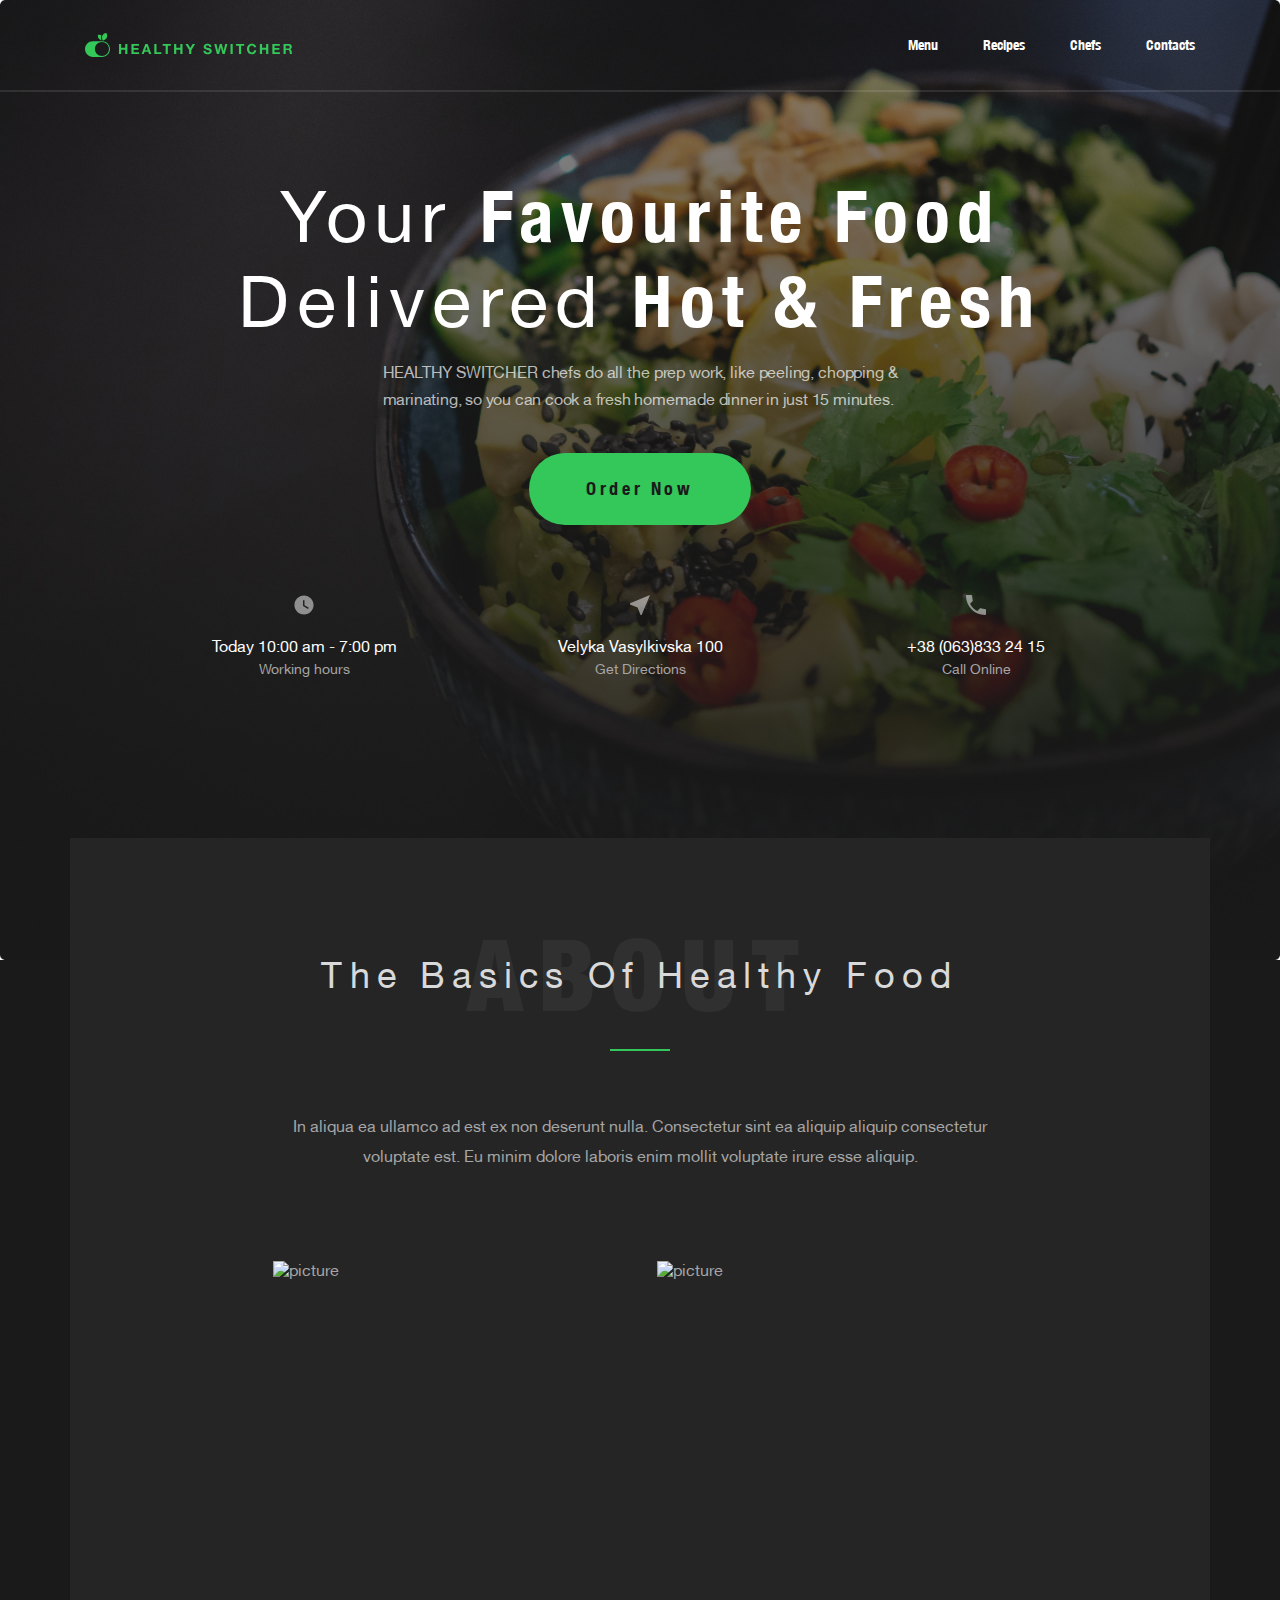
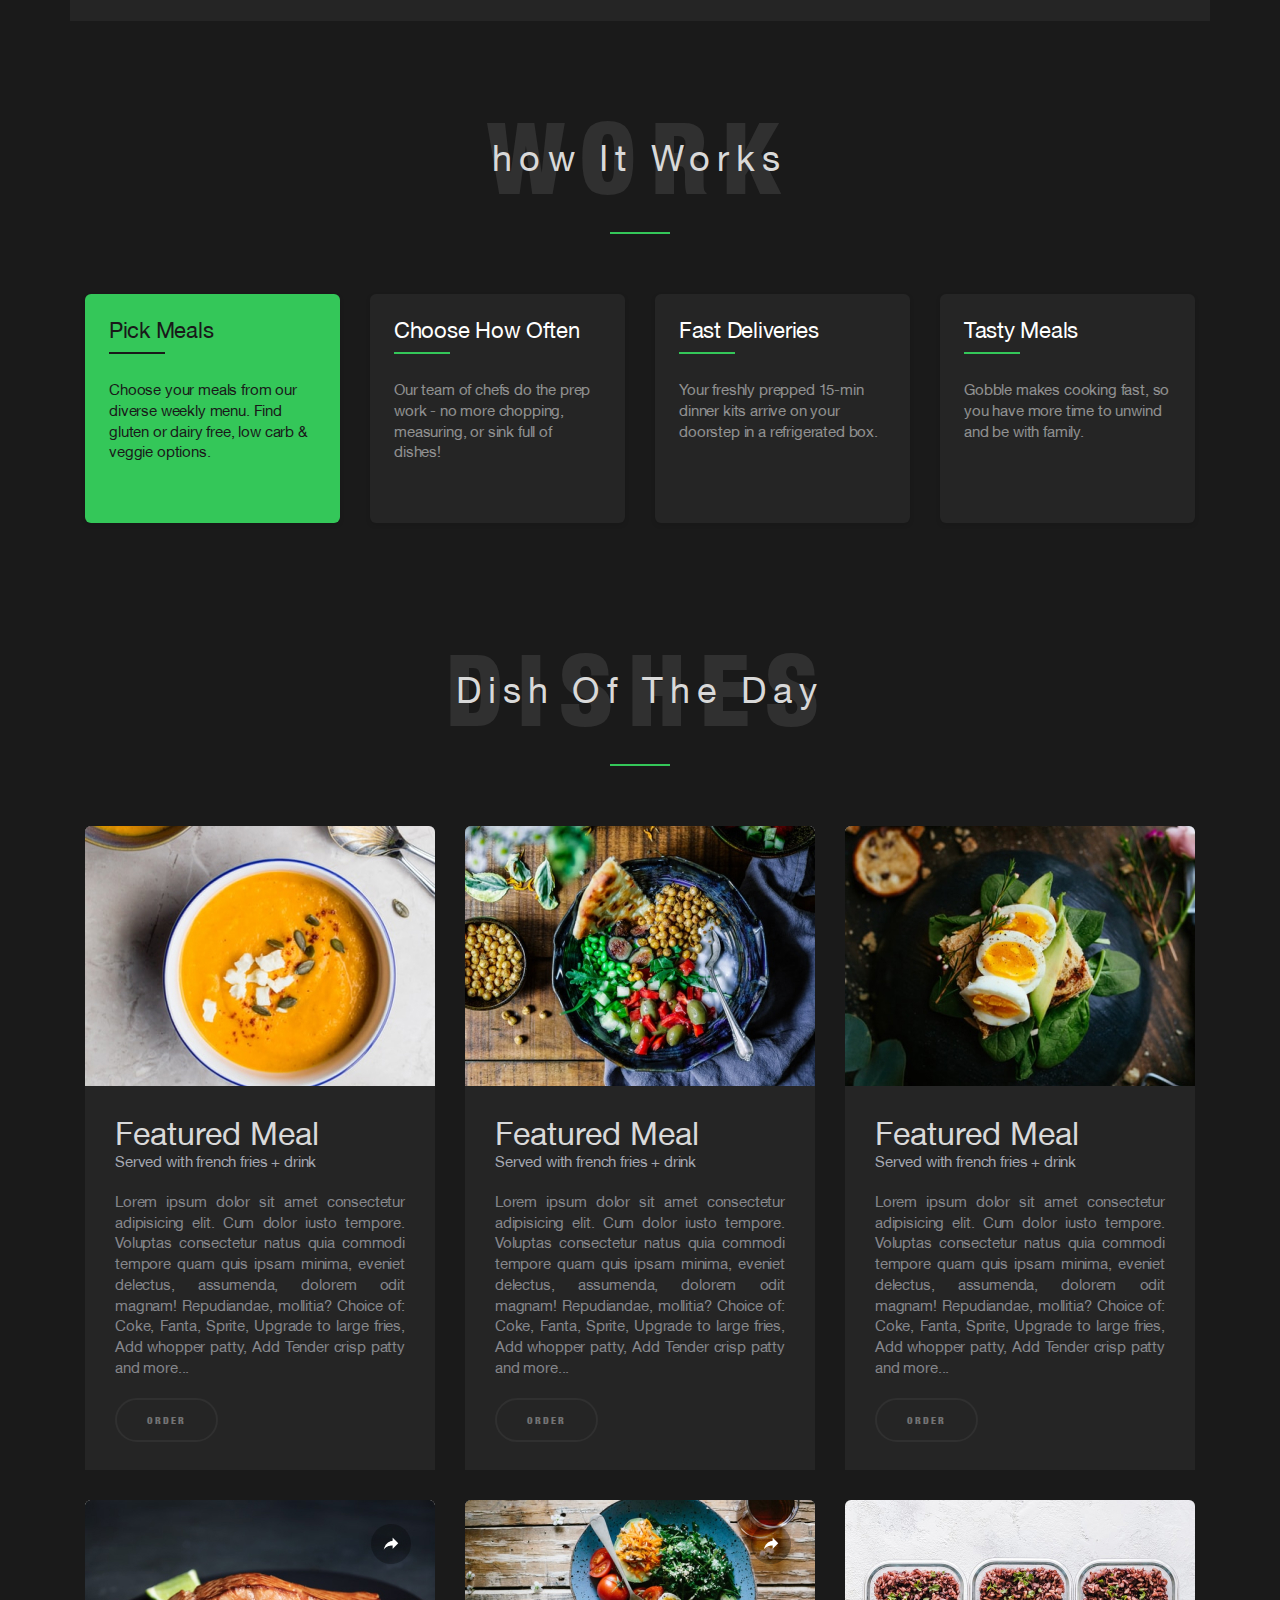
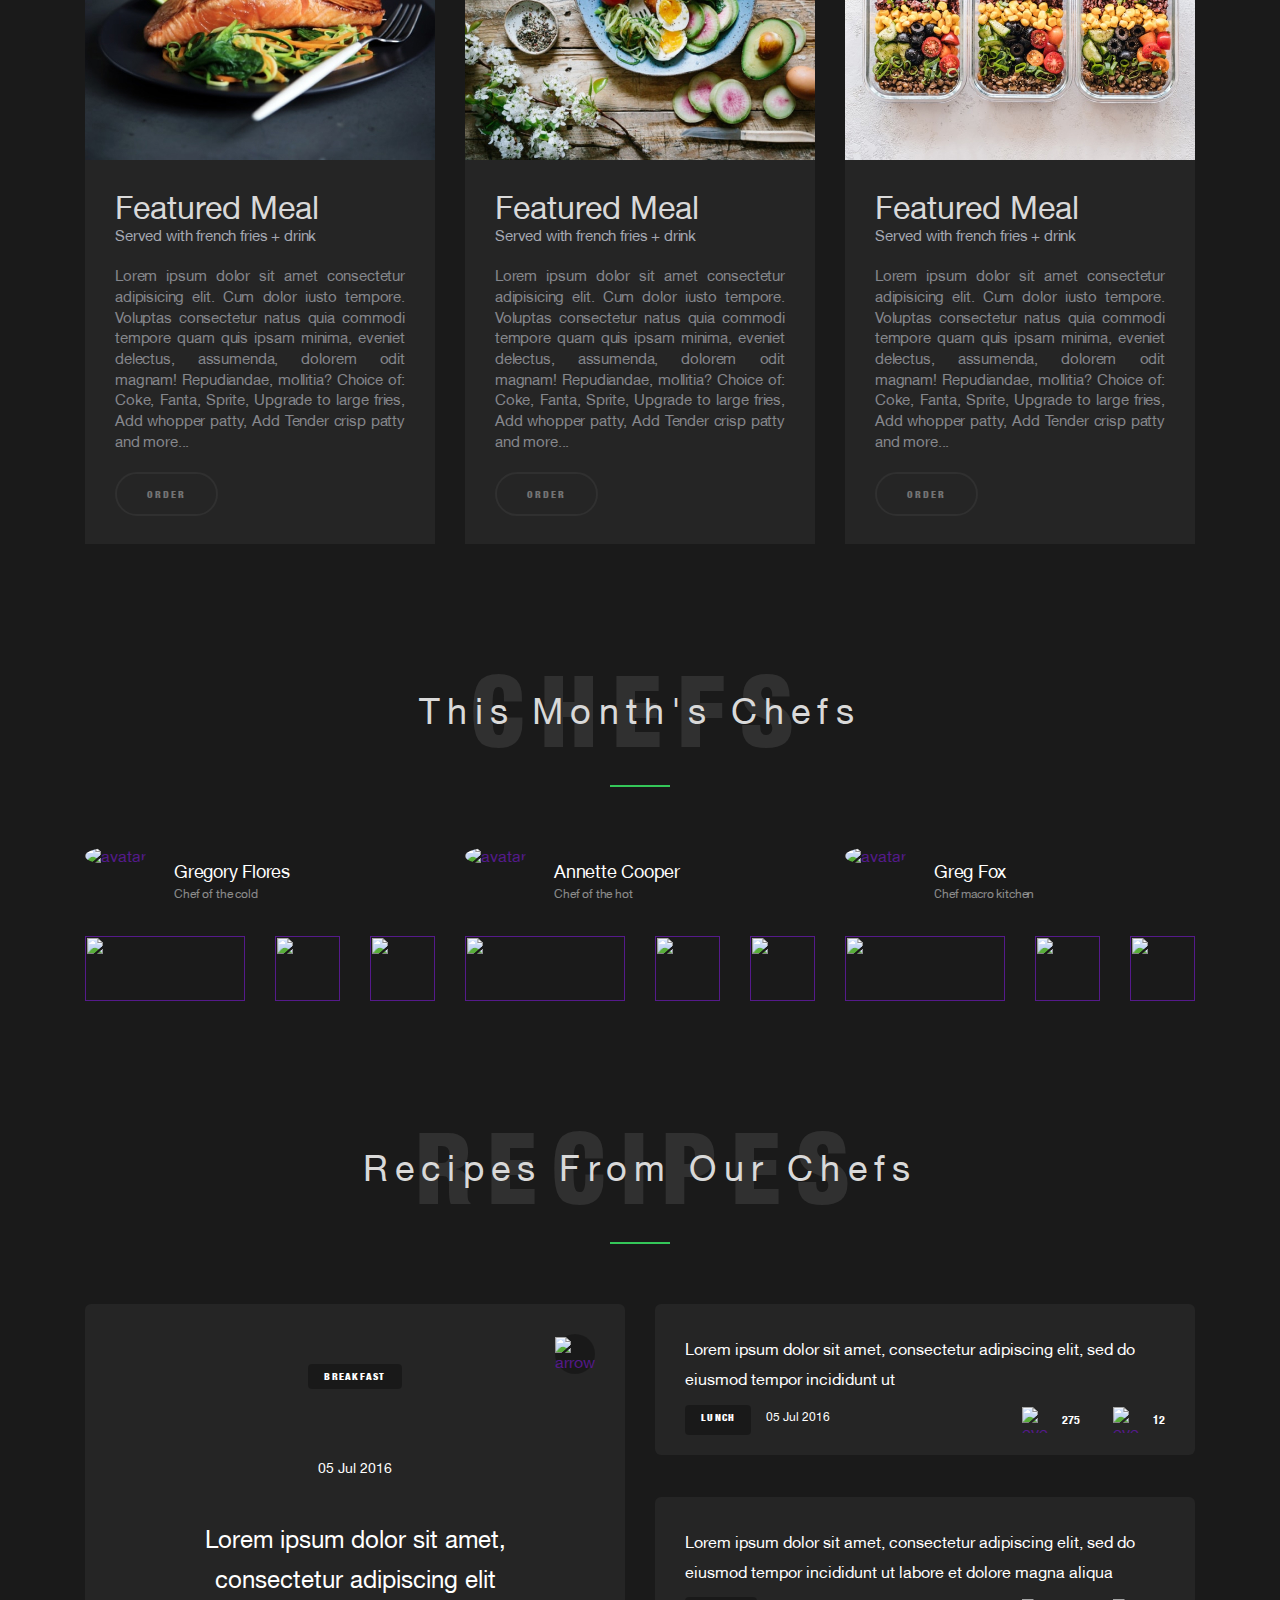
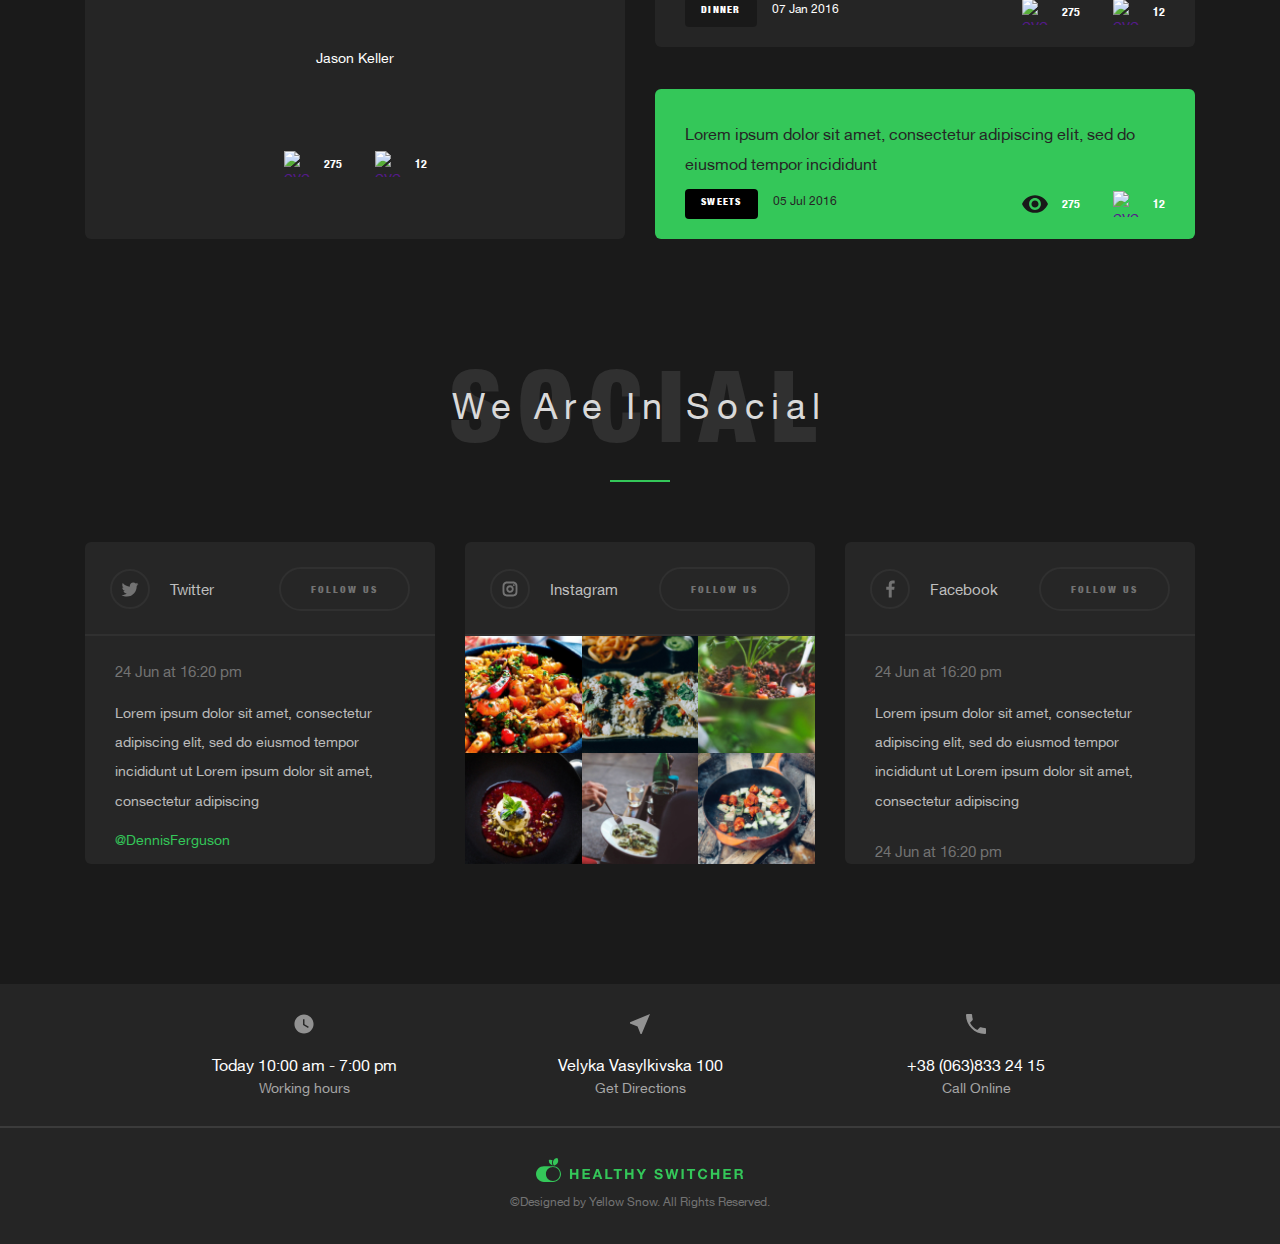
==== commit b6d617f7: "Remaked header. Header is not in position:absolute. Image main-bg is in element body." ====
--- a/index.html
+++ b/index.html
@@ -5,8 +5,8 @@
    <meta charset="UTF-8">
    <meta http-equiv="X-UA-Compatible" content="IE=edge">
    <meta name="viewport" content="width=device-width, initial-scale=1.0">
+   <link rel="stylesheet" href="css/style.css">
    <title>HEALTHY MODE</title>
-   <link rel="stylesheet" href="css/style.css">
 </head>
 
 <body>
@@ -395,16 +395,14 @@
                            <img src="images/main/recipes/icons/arrow.svg" alt="arrow" class="column-big__img-arrow">
                         </a>
                         <div class="meal meal_breakfast">
-                           <div class="meal__label">
-                              <p class="meal__name">breakfast</p>
-                              <p class="meal__data">05 Jul 2016</p>
-                           </div>
-
                            <a href="" class="meal__block-text">
                               <p class="meal__text">Lorem ipsum dolor sit amet, consectetur adipiscing elit</p>
                               <p class="meal__author">Jason Keller</p>
                            </a>
-
+                           <div class="meal__label">
+                              <p class="meal__name">breakfast</p>
+                              <p class="meal__data">05 Jul 2016</p>
+                           </div>
                            <div class="views">
                               <a href="" class="views__link">
                                  <img class="views__image" src="images/main/recipes/icons/eye.svg" alt="eye" width="26" height="26">
--- a/css/style.css
+++ b/css/style.css
@@ -71,8 +71,10 @@
   font-family: "Helvetica Neue", "Roboto", sans-serif; /*Меняем на тот что в макете*/
   font-weight: 400;
   font-size: 16px;
-  background: #1A1A1A;
   color: #A6A6A6;
+  background: #1A1A1A url(../images/main/presentation/bg.jpg) no-repeat;
+  background-size: cover;
+  background-position: top;
 }
 
 .wrapper {
@@ -156,10 +158,6 @@
 .header {
   padding: 33px 0;
   border-bottom: 2px solid rgba(255, 255, 255, 0.1);
-  position: absolute;
-  top: 0;
-  left: 0;
-  width: 100%;
 }
 @media (max-width: 399px) {
   .header {
@@ -177,7 +175,7 @@
       -ms-flex-pack: justify;
           justify-content: space-between;
 }
-@media (max-width: 399px) {
+@media (max-width: 767.98px) {
   .header__container {
     -webkit-box-orient: vertical;
     -webkit-box-direction: normal;
@@ -206,23 +204,37 @@
   display: -webkit-box;
   display: -ms-flexbox;
   display: flex;
+  -ms-flex-wrap: wrap;
+      flex-wrap: wrap;
   -webkit-column-gap: 45px;
      -moz-column-gap: 45px;
           column-gap: 45px;
 }
 @media (max-width: 767.98px) {
+  .menu-items {
+    -webkit-box-pack: center;
+        -ms-flex-pack: center;
+            justify-content: center;
+    row-gap: 20px;
+  }
+}
+@media (max-width: 499.98px) {
   .menu-items {
     -webkit-box-orient: vertical;
     -webkit-box-direction: normal;
         -ms-flex-direction: column;
             flex-direction: column;
-    row-gap: 20px;
   }
 }
 
 .menu-item {
   font-weight: 700;
   font-size: 14px;
+}
+@media (max-width: 767.98px) {
+  .menu-item {
+    font-size: 17px;
+  }
 }
 
 .menu-link {
@@ -236,24 +248,21 @@
 }
 
 .presentation {
-  padding: 170px 0 161px 0;
-  background: url(../images/main/presentation/bg.jpg) no-repeat;
-  background-size: cover;
-  background-position: center;
+  padding: 81px 0 161px 0;
 }
 @media (max-width: 1139.98px) {
   .presentation {
-    padding: 150px 0 100px 0;
+    padding: 81px 0 100px 0;
   }
 }
 @media (max-width: 767.98px) {
   .presentation {
-    padding: 250px 0 50px 0;
+    padding: 50px 0 50px 0;
   }
 }
 @media (max-width: 399.98px) {
   .presentation {
-    padding: 240px 0 30px 0;
+    padding: 50px 0 30px 0;
   }
 }
 .presentation__body {
@@ -1263,12 +1272,10 @@
   }
 }
 .column-big .meal__data {
-  font-weight: 400;
   font-size: 14px;
   line-height: 2.14;
 }
 .column-big .meal__text {
-  font-weight: 400;
   font-size: 24px;
   line-height: 1.67;
 }
